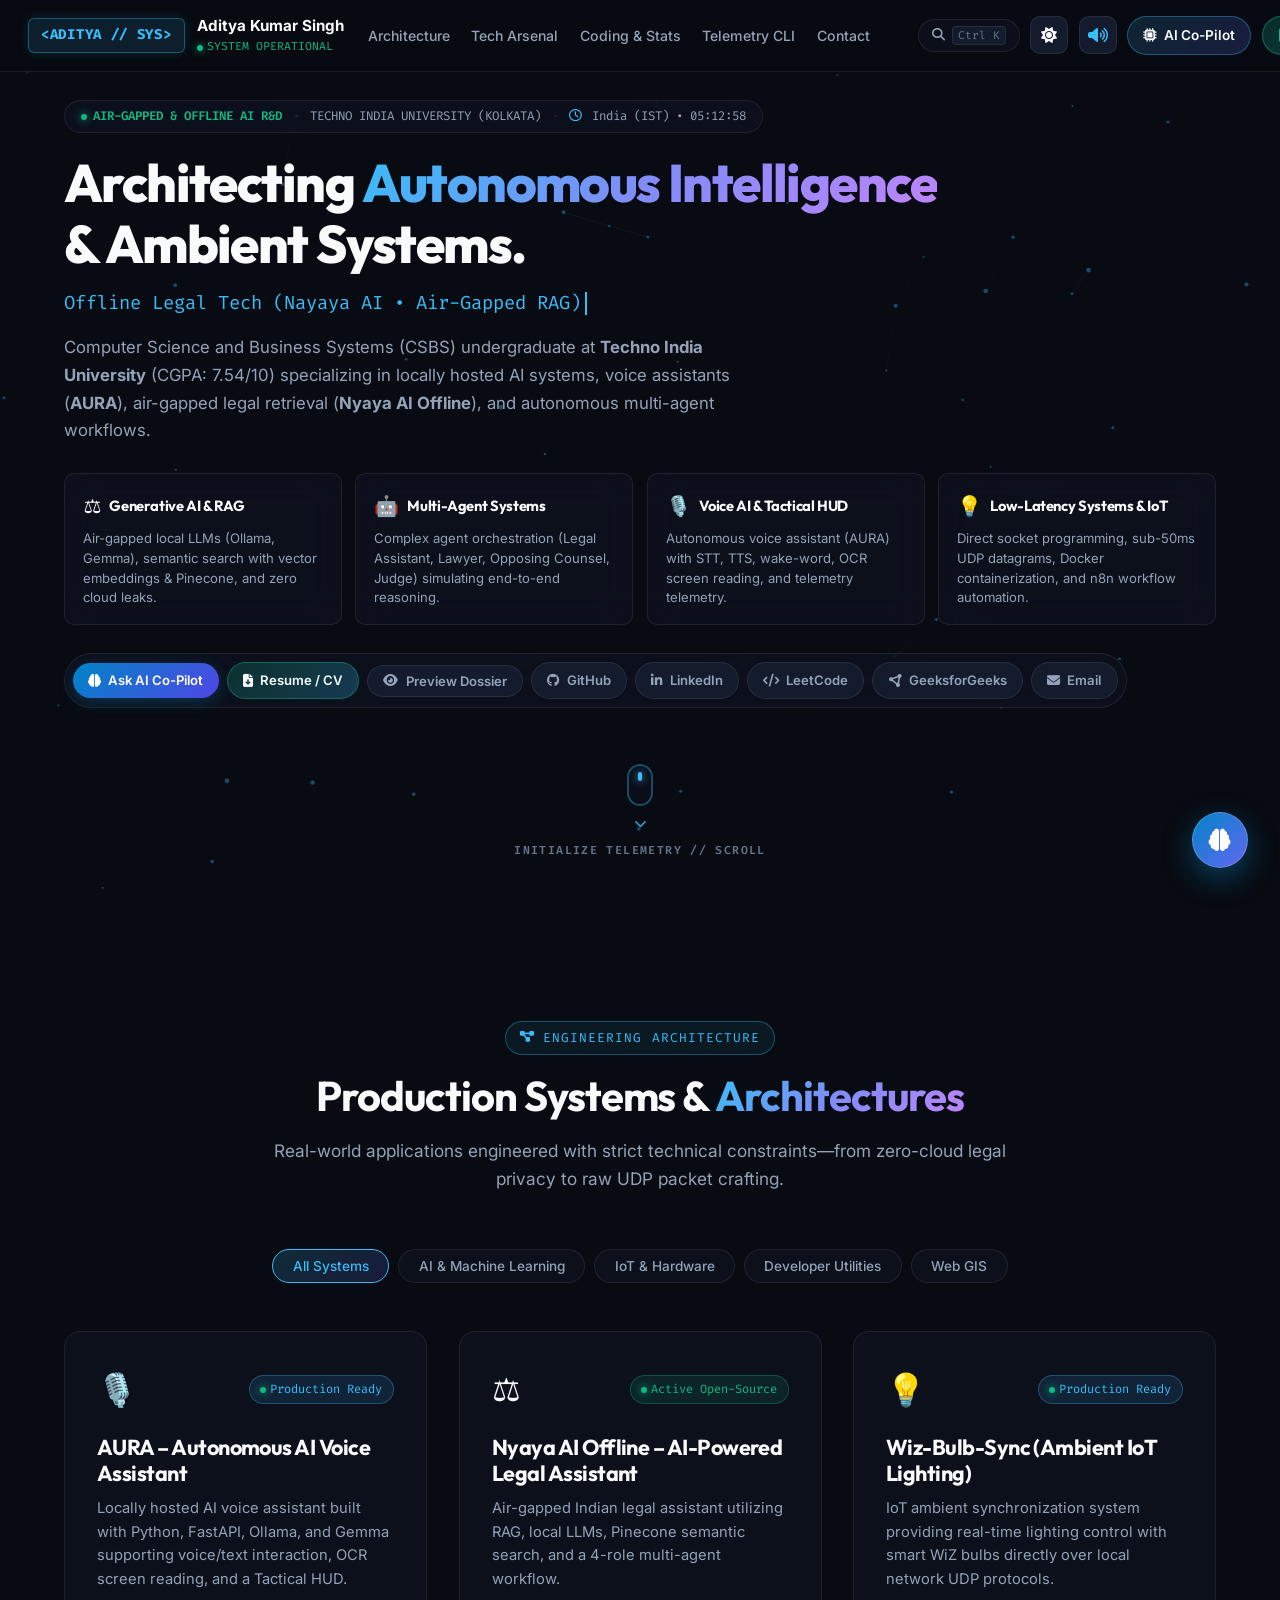
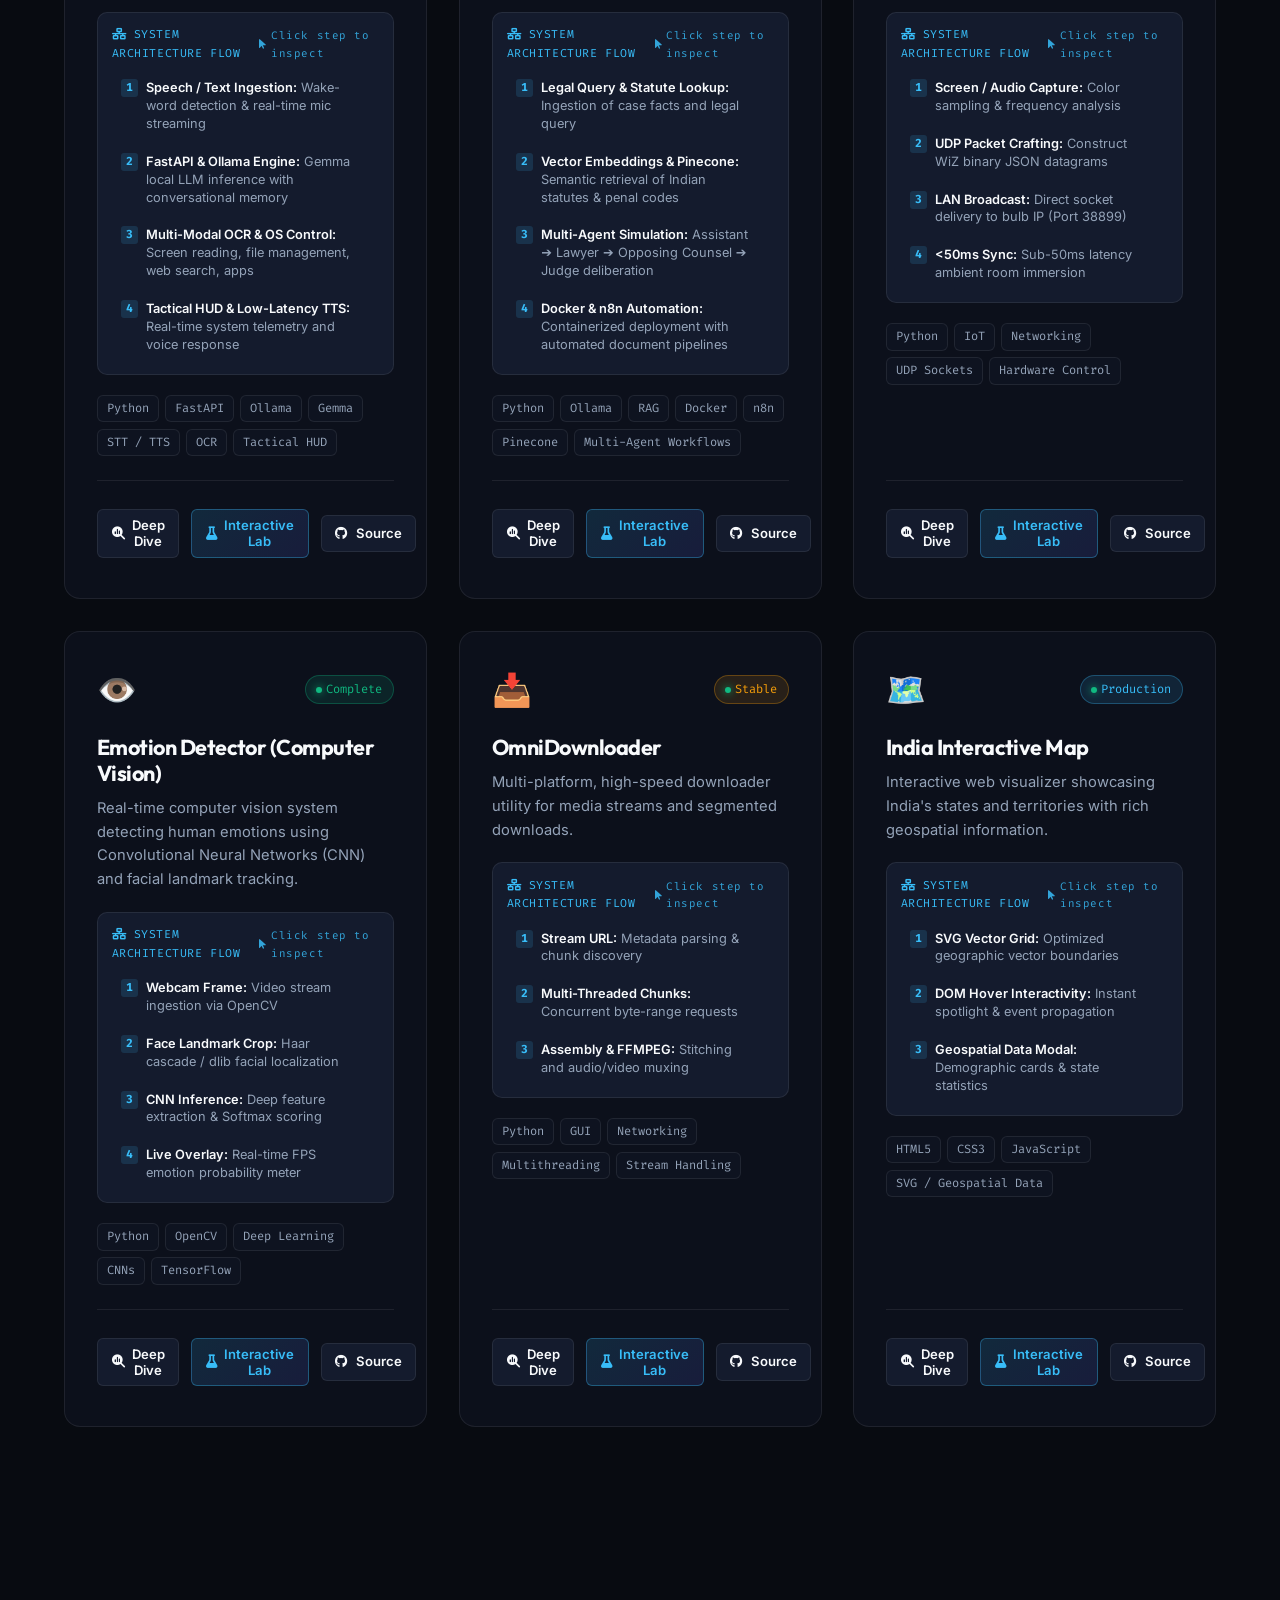
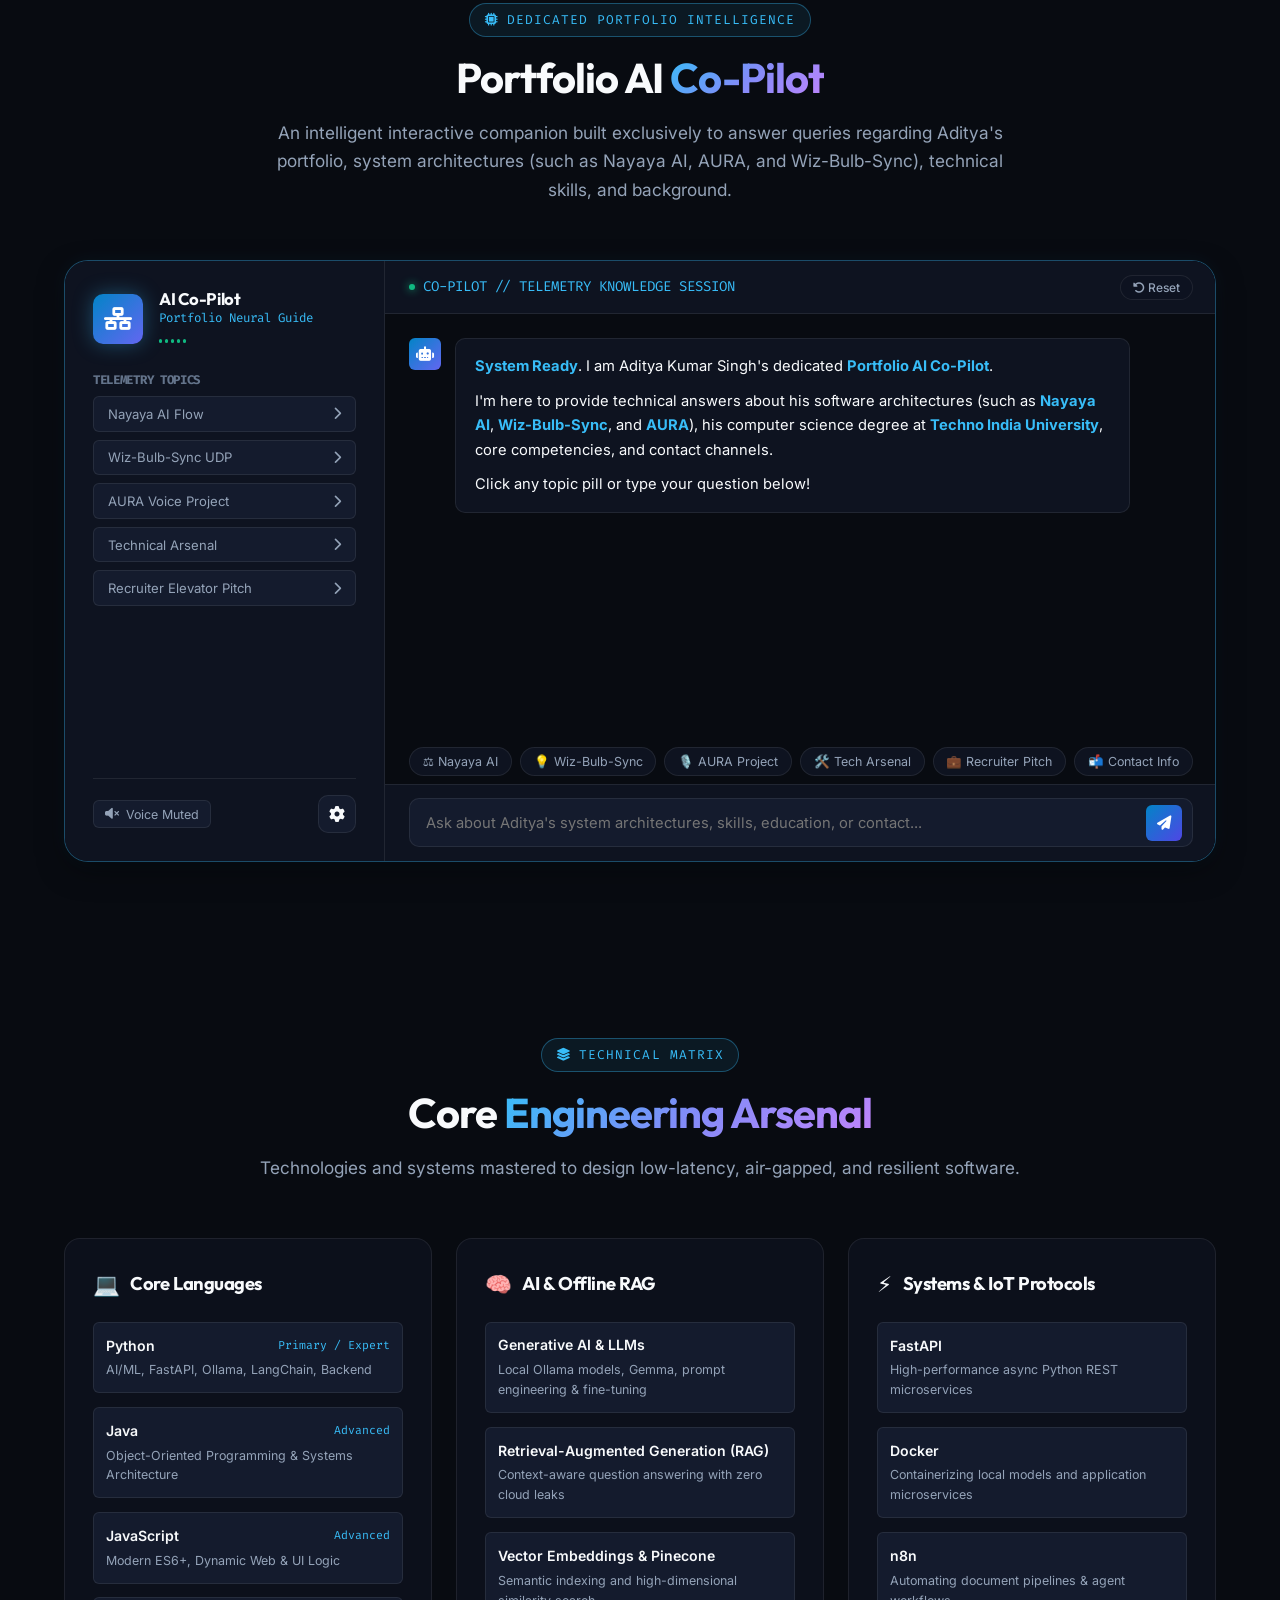
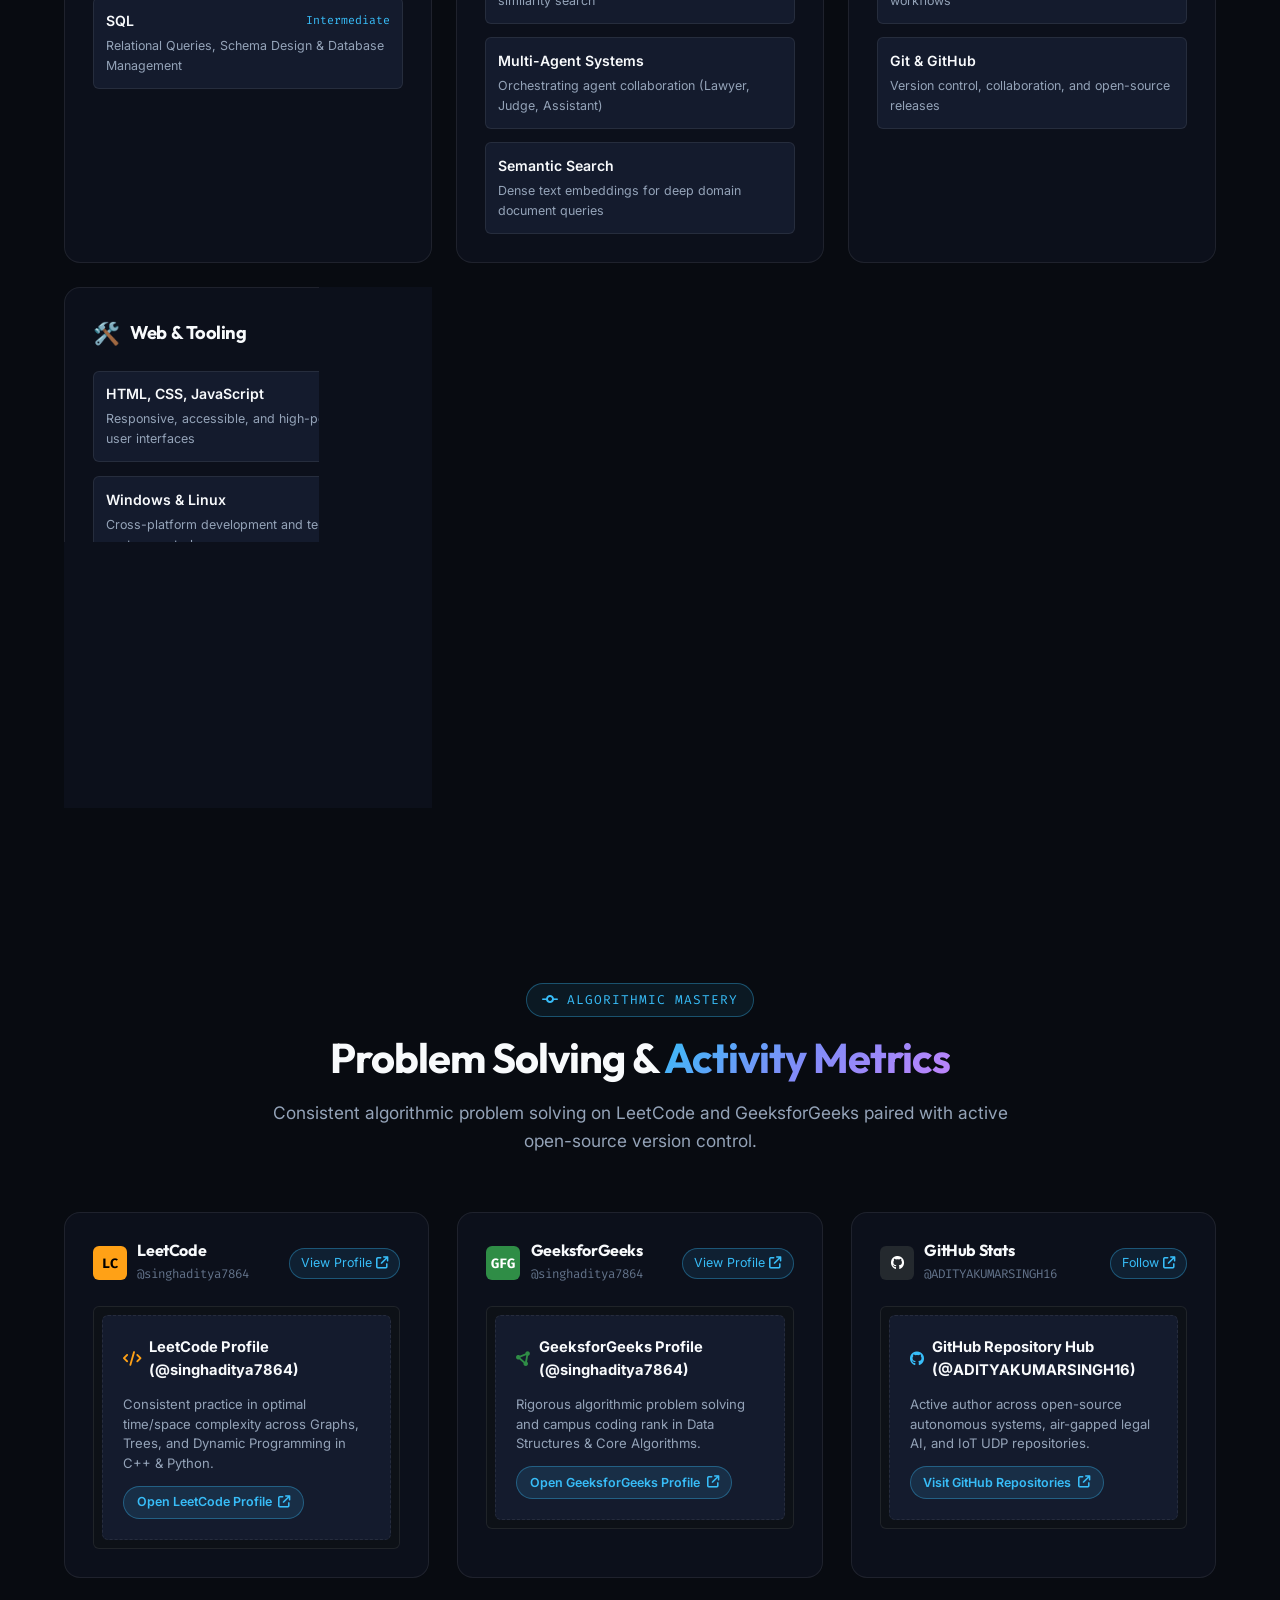
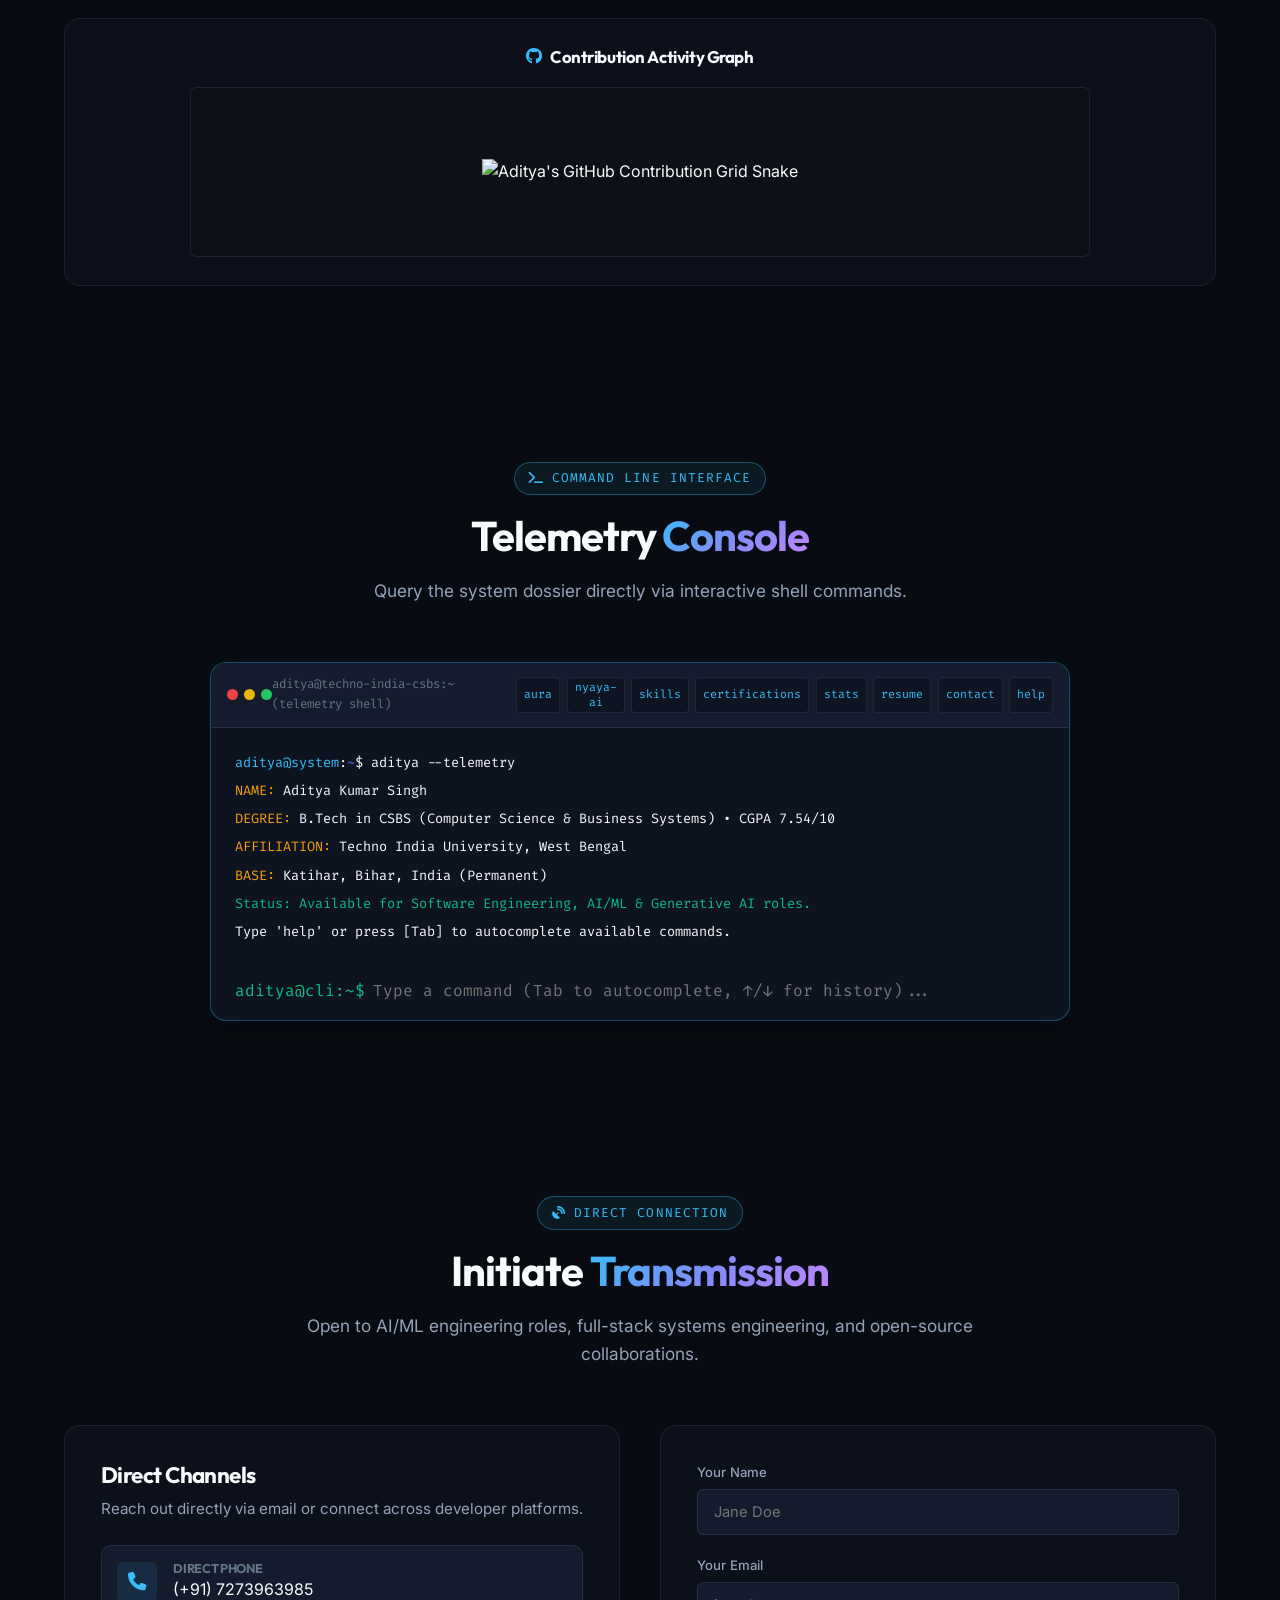
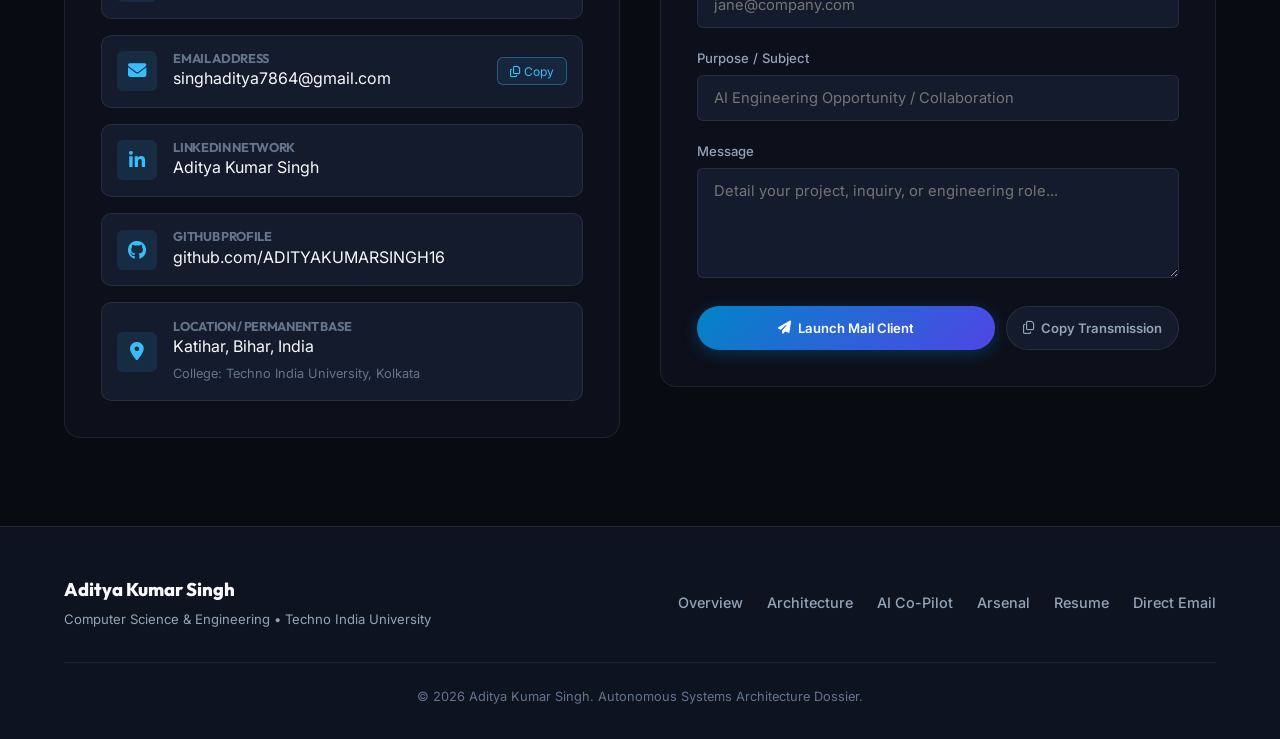
==== index.html @ b3d0c523 "feat: complete portfolio transformation (Phases 1-4) with air-gapped PWA, simulation lab, command pa" ====
<!DOCTYPE html>
<html lang="en" data-theme="dark">
<head>
  <meta charset="UTF-8">
  <meta name="viewport" content="width=device-width, initial-scale=1.0">
  <title>Aditya Kumar Singh | Autonomous Systems & AI Architecture</title>
  <meta name="description" content="Personal portfolio and engineering station of Aditya Kumar Singh, CS undergraduate at Techno India University. Architecting offline legal intelligence (Nayaya AI), ambient IoT UDP networking (Wiz-Bulb-Sync), and algorithmic problem solving. Features an embedded Portfolio AI Co-Pilot.">
  <meta name="keywords" content="Aditya Kumar Singh, Nayaya AI, Wiz-Bulb-Sync, Autonomous AI, Local LLMs, Ollama, LangChain RAG, IoT UDP, Computer Vision, Techno India University">
  <meta name="author" content="Aditya Kumar Singh">

  <!-- Open Graph -->
  <meta property="og:title" content="Aditya Kumar Singh | Autonomous Systems & AI Architecture">
  <meta property="og:description" content="Explore system architectures in air-gapped legal AI, IoT socket protocols, and interact with the embedded Portfolio AI Co-Pilot.">
  <meta property="og:type" content="website">
  <meta property="og:image" content="https://avatars.githubusercontent.com/u/74896018?v=4">

  <!-- Google Fonts: Outfit, Inter, JetBrains Mono / Fira Code -->
  <link rel="preconnect" href="https://fonts.googleapis.com">
  <link rel="preconnect" href="https://fonts.gstatic.com" crossorigin>
  <link href="https://fonts.googleapis.com/css2?family=Fira+Code:wght@400;500;600;700&family=Inter:wght@300;400;500;600;700&family=Outfit:wght@400;500;600;700;800;900&display=swap" rel="stylesheet">

  <!-- Favicon & PWA Icons -->
  <link rel="icon" type="image/svg+xml" href="assets/icon-192.svg">
  <link rel="apple-touch-icon" href="assets/icon-192.svg">
  <link rel="manifest" href="manifest.json">
  <meta name="theme-color" content="#030712">
  <meta name="mobile-web-app-capable" content="yes">
  <meta name="apple-mobile-web-app-capable" content="yes">
  <meta name="apple-mobile-web-app-status-bar-style" content="black-translucent">
  <meta name="apple-mobile-web-app-title" content="Aditya SYS">

  <!-- FontAwesome Icons -->
  <link rel="stylesheet" href="https://cdnjs.cloudflare.com/ajax/libs/font-awesome/6.5.1/css/all.min.css" integrity="sha512-DTOQO9RWCH3ppGqcWaEA1BIZOC6xxalwEsw9c2QQeAIftl+Vegovlnee1c9QX4TctnWMn13TZye+giMm8e2LwA==" crossorigin="anonymous" referrerpolicy="no-referrer" />

  <!-- Stylesheet with Cache Busting -->
  <link rel="stylesheet" href="style.css?v=4.0">
</head>
<body>

  <!-- Neural Mesh Background Canvas -->
  <canvas id="particle-canvas"></canvas>

  <!-- Navigation Bar -->
  <nav class="navbar" id="main-nav">
    <div class="container">
      <a href="#hero" class="nav-brand-engineering">
        <span class="brand-badge-code">&lt;ADITYA // SYS&gt;</span>
        <div class="brand-status-meta">
          <span class="brand-status-name">Aditya Kumar Singh</span>
          <span class="brand-status-tag">
            <span class="pulse-dot-sm"></span> SYSTEM OPERATIONAL
          </span>
        </div>
      </a>

      <ul class="nav-links" id="nav-menu">
        <li><a href="#systems">Architecture</a></li>
        <li><a href="#arsenal">Tech Arsenal</a></li>
        <li><a href="#metrics">Coding &amp; Stats</a></li>
        <li><a href="#terminal-section">Telemetry CLI</a></li>
        <li><a href="#contact">Contact</a></li>
      </ul>

      <div class="nav-controls">
        <!-- Command Palette Trigger (Ctrl+K) -->
        <button class="btn-cmd-palette" id="btn-cmd-palette" title="Quick Command Palette (Ctrl+K)" aria-label="Open Command Palette">
          <i class="fa-solid fa-magnifying-glass"></i>
          <span class="cmd-pill-text">Ctrl K</span>
        </button>

        <!-- Quantum Shift Theme Toggle -->
        <button class="btn-theme-toggle" id="btn-theme-toggle" title="Toggle Theme (Neural Dark / Studio Light)">
          <i class="fa-solid fa-moon" id="theme-toggle-icon"></i>
        </button>

        <!-- Cyber Haptic Audio SFX Toggle -->
        <button class="btn-theme-toggle" id="btn-sound-toggle" title="Toggle Cyber Audio (SFX)" aria-label="Toggle Cyber Sound Effects">
          <i class="fa-solid fa-volume-high" id="sound-toggle-icon"></i>
        </button>

        <!-- Air-Gapped PWA Install Button -->
        <button class="btn-theme-toggle pwa-install-btn hidden" id="btn-install-pwa" title="Install Air-Gapped Portfolio App" aria-label="Install App">
          <i class="fa-solid fa-download"></i>
        </button>

        <a href="#ai-copilot-section" class="btn-nav-ai">
          <i class="fa-solid fa-microchip"></i>
          <span>AI Co-Pilot</span>
        </a>

        <!-- Resume / CV Direct Download -->
        <a href="assets/Aditya_Kumar_Singh_Resume.pdf" target="_blank" download="Aditya_Kumar_Singh_Resume.pdf" class="btn-nav-resume" id="nav-resume-btn" title="Download Official Resume PDF">
          <i class="fa-solid fa-file-arrow-down"></i>
          <span>Resume</span>
        </a>

        <button class="mobile-menu-btn" id="mobile-menu-toggle" aria-label="Toggle Navigation">
          <i class="fa-solid fa-bars"></i>
        </button>
      </div>
    </div>
  </nav>

  <!-- Top Scroll Depth Telemetry Progress Bar -->
  <div id="scroll-progress-bar" class="scroll-progress-bar" role="progressbar" aria-valuemin="0" aria-valuemax="100" aria-valuenow="0"></div>

  <!-- ========================================================================
       HERO: SYSTEM TELEMETRY & ENGINEER DOSSIER
       ======================================================================== -->
  <header class="hero" id="hero">
    <div class="container">
      <!-- Live Telemetry Ribbon -->
      <div class="telemetry-ribbon">
        <span class="telemetry-indicator" id="telemetry-network-indicator">
          <span class="pulse-dot-sm" id="network-pulse-dot"></span>
          <span id="network-status-text">AIR-GAPPED &amp; OFFLINE AI R&amp;D</span>
        </span>
        <span class="telemetry-divider">&bull;</span>
        <span>TECHNO INDIA UNIVERSITY (KOLKATA)</span>
        <span class="telemetry-divider">&bull;</span>
        <span id="live-ist-clock"><i class="fa-regular fa-clock"></i> India (IST)</span>
      </div>

      <h1 class="hero-main-title">
        Architecting <span class="gradient-text">Autonomous Intelligence</span> &amp; Ambient Systems.
      </h1>

      <div class="hero-typed-wrapper">
        <span id="hero-typing-target">Offline Legal Tech (Nayaya AI)</span>
        <span class="typed-cursor"></span>
      </div>

      <p class="hero-description">
        Computer Science and Business Systems (CSBS) undergraduate at <strong>Techno India University</strong> (CGPA: 7.54/10) 
        specializing in locally hosted AI systems, voice assistants (<strong>AURA</strong>), air-gapped legal retrieval (<strong>Nyaya AI Offline</strong>), 
        and autonomous multi-agent workflows.
      </p>

      <!-- 4 Core Pillars Grid -->
      <div class="system-pillars-grid" id="system-pillars-container">
        <!-- Rendered dynamically via knowledge-base.js -->
      </div>

      <!-- Quick Action Dock -->
      <div class="quick-action-dock">
        <a href="#ai-copilot-section" class="dock-pill-btn primary">
          <i class="fa-solid fa-brain"></i>
          <span>Ask AI Co-Pilot</span>
        </a>
        <a href="assets/Aditya_Kumar_Singh_Resume.pdf" target="_blank" download="Aditya_Kumar_Singh_Resume.pdf" class="dock-pill-btn accent-dock" id="hero-resume-btn" title="Download Official Resume PDF">
          <i class="fa-solid fa-file-arrow-down"></i>
          <span>Resume / CV</span>
        </a>
        <button type="button" class="dock-pill-btn" id="hero-preview-cv-btn" title="Preview Resume Dossier">
          <i class="fa-solid fa-eye"></i>
          <span>Preview Dossier</span>
        </button>
        <a href="https://github.com/ADITYAKUMARSINGH16" target="_blank" rel="noopener noreferrer" class="dock-pill-btn">
          <i class="fa-brands fa-github"></i>
          <span>GitHub</span>
        </a>
        <a href="https://www.linkedin.com/in/aditya-kumar-singh-7a439b315/" target="_blank" rel="noopener noreferrer" class="dock-pill-btn">
          <i class="fa-brands fa-linkedin-in"></i>
          <span>LinkedIn</span>
        </a>
        <a href="https://leetcode.com/u/singhaditya7864/" target="_blank" rel="noopener noreferrer" class="dock-pill-btn">
          <i class="fa-solid fa-code"></i>
          <span>LeetCode</span>
        </a>
        <a href="https://www.geeksforgeeks.org/profile/singhaditya7864" target="_blank" rel="noopener noreferrer" class="dock-pill-btn">
          <i class="fa-solid fa-circle-nodes"></i>
          <span>GeeksforGeeks</span>
        </a>
        <a href="mailto:singhaditya7864@gmail.com" class="dock-pill-btn">
          <i class="fa-solid fa-envelope"></i>
          <span>Email</span>
        </a>
      </div>

      <!-- Cyber Mouse Scroll Indicator -->
      <div class="hero-scroll-indicator" id="hero-scroll-trigger">
        <a href="#systems" class="mouse-scroll-anchor" aria-label="Scroll to Systems Architecture">
          <div class="mouse-chassis">
            <span class="mouse-wheel-dot"></span>
          </div>
          <div class="scroll-chevrons">
            <i class="fa-solid fa-chevron-down"></i>
          </div>
          <span class="scroll-telemetry-text">INITIALIZE TELEMETRY // SCROLL</span>
        </a>
      </div>
    </div>
  </header>

  <!-- ========================================================================
       SYSTEM ARCHITECTURE SHOWCASE (PROJECTS DEEP DIVE)
       ======================================================================== -->
  <section id="systems">
    <div class="container">
      <div class="section-header reveal-on-scroll">
        <span class="section-tag"><i class="fa-solid fa-diagram-project"></i> Engineering Architecture</span>
        <h2 class="section-title">Production Systems &amp; <span class="gradient-text">Architectures</span></h2>
        <p class="section-subtitle">
          Real-world applications engineered with strict technical constraints—from zero-cloud legal privacy to raw UDP packet crafting.
        </p>
      </div>

      <!-- Filters -->
      <div class="project-filters">
        <button class="filter-btn active" data-filter="all">All Systems</button>
        <button class="filter-btn" data-filter="ai">AI &amp; Machine Learning</button>
        <button class="filter-btn" data-filter="iot">IoT &amp; Hardware</button>
        <button class="filter-btn" data-filter="tools">Developer Utilities</button>
        <button class="filter-btn" data-filter="web">Web GIS</button>
      </div>

      <!-- Architecture Cards Grid -->
      <div class="architecture-grid reveal-on-scroll" id="architecture-container">
        <!-- Rendered dynamically by app.js -->
      </div>
    </div>
  </section>

  <!-- ========================================================================
       PORTFOLIO AI CO-PILOT STATION (DEDICATED PORTFOLIO GUIDE)
       ======================================================================== -->
  <section id="ai-copilot-section">
    <div class="container">
      <div class="section-header">
        <span class="section-tag"><i class="fa-solid fa-microchip"></i> Dedicated Portfolio Intelligence</span>
        <h2 class="section-title">Portfolio AI <span class="gradient-text">Co-Pilot</span></h2>
        <p class="section-subtitle">
          An intelligent interactive companion built exclusively to answer queries regarding Aditya's portfolio, 
          system architectures (such as Nayaya AI, AURA, and Wiz-Bulb-Sync), technical skills, and background.
        </p>
      </div>

      <div class="copilot-container reveal-on-scroll">
        <!-- Sidebar -->
        <div class="copilot-sidebar">
          <div class="copilot-profile">
            <div class="copilot-avatar-node">
              <i class="fa-solid fa-network-wired"></i>
            </div>
            <div class="copilot-meta">
              <h4>AI Co-Pilot</h4>
              <p>Portfolio Neural Guide</p>
              <div class="waveform-equalizer" id="audio-waveform-eq" title="Audio waveform visualizer">
                <span class="wave-bar"></span>
                <span class="wave-bar"></span>
                <span class="wave-bar"></span>
                <span class="wave-bar"></span>
                <span class="wave-bar"></span>
              </div>
            </div>
          </div>

          <div class="copilot-quick-pills">
            <h5>Telemetry Topics</h5>
            <button class="copilot-topic-btn" data-query="Explain Nayaya AI's air-gapped architecture">
              <span>Nayaya AI Flow</span>
              <i class="fa-solid fa-chevron-right"></i>
            </button>
            <button class="copilot-topic-btn" data-query="How does Wiz-Bulb-Sync achieve sub-50ms latency using UDP?">
              <span>Wiz-Bulb-Sync UDP</span>
              <i class="fa-solid fa-chevron-right"></i>
            </button>
            <button class="copilot-topic-btn" data-query="What is Aditya's separate AURA voice assistant project?">
              <span>AURA Voice Project</span>
              <i class="fa-solid fa-chevron-right"></i>
            </button>
            <button class="copilot-topic-btn" data-query="What are Aditya's core programming skills and stack?">
              <span>Technical Arsenal</span>
              <i class="fa-solid fa-chevron-right"></i>
            </button>
            <button class="copilot-topic-btn" data-query="Why should an engineering team hire Aditya?">
              <span>Recruiter Elevator Pitch</span>
              <i class="fa-solid fa-chevron-right"></i>
            </button>
          </div>

          <div class="copilot-sidebar-bottom">
            <button class="voice-btn" id="voice-synthesis-toggle" title="Toggle voice readout">
              <i class="fa-solid fa-volume-xmark" id="voice-icon"></i>
              <span id="voice-text">Voice Muted</span>
            </button>
            <button class="btn-theme-toggle" id="ai-settings-btn" title="Configure AI Provider">
              <i class="fa-solid fa-gear"></i>
            </button>
          </div>
        </div>

        <!-- Chat Stage -->
        <div class="copilot-stage">
          <div class="copilot-stage-header">
            <div class="copilot-stage-title">
              <span class="pulse-dot-sm"></span>
              <span>CO-PILOT // TELEMETRY KNOWLEDGE SESSION</span>
            </div>
            <button class="filter-btn" id="clear-chat-btn" style="padding: 0.25rem 0.75rem; font-size: 0.75rem;">
              <i class="fa-solid fa-rotate-left"></i> Reset
            </button>
          </div>

          <!-- Messages Area -->
          <div class="copilot-messages" id="chat-messages-container">
            <div class="copilot-msg assistant">
              <div class="msg-avatar"><i class="fa-solid fa-robot"></i></div>
              <div class="msg-body">
                <p>
                  <strong>System Ready</strong>. I am Aditya Kumar Singh's dedicated <strong>Portfolio AI Co-Pilot</strong>.
                </p>
                <p>
                  I'm here to provide technical answers about his software architectures (such as <strong>Nayaya AI</strong>, <strong>Wiz-Bulb-Sync</strong>, and <strong>AURA</strong>), his computer science degree at <strong>Techno India University</strong>, core competencies, and contact channels.
                </p>
                <p>Click any topic pill or type your question below!</p>
              </div>
            </div>
          </div>

          <!-- Prompt Chips -->
          <div class="copilot-prompt-chips" id="prompt-chips-bar">
            <button class="copilot-chip" data-query="Explain the Nayaya AI project">⚖️ Nayaya AI</button>
            <button class="copilot-chip" data-query="How does Wiz-Bulb-Sync work?">💡 Wiz-Bulb-Sync</button>
            <button class="copilot-chip" data-query="Tell me about his AURA project">🎙️ AURA Project</button>
            <button class="copilot-chip" data-query="What are his core technical skills?">🛠️ Tech Arsenal</button>
            <button class="copilot-chip" data-query="Why should we hire Aditya?">💼 Recruiter Pitch</button>
            <button class="copilot-chip" data-query="How can I contact Aditya?">📬 Contact Info</button>
          </div>

          <!-- Input Bar -->
          <div class="copilot-input-bar">
            <form class="copilot-form" id="ai-chat-form">
              <input 
                type="text" 
                id="ai-user-input" 
                class="copilot-input" 
                placeholder="Ask about Aditya's system architectures, skills, education, or contact..." 
                autocomplete="off" 
                required
              >
              <button type="submit" class="btn-copilot-send" aria-label="Send">
                <i class="fa-solid fa-paper-plane"></i>
              </button>
            </form>
          </div>
        </div>
      </div>
    </div>
  </section>

  <!-- ========================================================================
       ENGINEERING ARSENAL MATRIX (SKILLS)
       ======================================================================== -->
  <section id="arsenal">
    <div class="container">
      <div class="section-header">
        <span class="section-tag"><i class="fa-solid fa-layer-group"></i> Technical Matrix</span>
        <h2 class="section-title">Core <span class="gradient-text">Engineering Arsenal</span></h2>
        <p class="section-subtitle">
          Technologies and systems mastered to design low-latency, air-gapped, and resilient software.
        </p>
      </div>

      <div class="arsenal-grid reveal-on-scroll" id="arsenal-container">
        <!-- Rendered dynamically by app.js -->
      </div>
    </div>
  </section>

  <!-- ========================================================================
       CODING METRICS & PROBLEM SOLVING
       ======================================================================== -->
  <section id="metrics">
    <div class="container">
      <div class="section-header">
        <span class="section-tag"><i class="fa-solid fa-code-commit"></i> Algorithmic Mastery</span>
        <h2 class="section-title">Problem Solving &amp; <span class="gradient-text">Activity Metrics</span></h2>
        <p class="section-subtitle">
          Consistent algorithmic problem solving on LeetCode and GeeksforGeeks paired with active open-source version control.
        </p>
      </div>

      <div class="metrics-container reveal-on-scroll">
        <!-- LeetCode Card -->
        <div class="platform-metric-card">
          <div class="platform-header">
            <div class="platform-brand">
              <div class="platform-badge-logo leetcode">LC</div>
              <div>
                <h4 style="font-size: 1rem;">LeetCode</h4>
                <span style="font-size: 0.78rem; font-family: var(--font-mono); color: var(--text-dim);">@singhaditya7864</span>
              </div>
            </div>
            <a href="https://leetcode.com/u/singhaditya7864/" target="_blank" rel="noopener noreferrer" class="platform-link-pill">
              View Profile <i class="fa-solid fa-arrow-up-right-from-square"></i>
            </a>
          </div>
          <div class="platform-img-wrap" id="wrap-metric-leetcode">
            <img id="img-metric-leetcode" src="https://leetcard.jacoblin.cool/singhaditya7864?theme=dark&font=Fira%20Code" alt="Aditya LeetCode Stats" loading="lazy">
            <div class="platform-fallback-card" id="fallback-metric-leetcode" style="display: none;">
              <div class="fallback-title"><i class="fa-solid fa-code" style="color: #ffa116;"></i> LeetCode Profile (@singhaditya7864)</div>
              <p class="fallback-desc">Consistent practice in optimal time/space complexity across Graphs, Trees, and Dynamic Programming in C++ &amp; Python.</p>
              <a href="https://leetcode.com/u/singhaditya7864/" target="_blank" rel="noopener noreferrer" class="fallback-action-btn">
                Open LeetCode Profile <i class="fa-solid fa-arrow-up-right-from-square"></i>
              </a>
            </div>
          </div>
        </div>

        <!-- GeeksforGeeks Card -->
        <div class="platform-metric-card">
          <div class="platform-header">
            <div class="platform-brand">
              <div class="platform-badge-logo gfg">GFG</div>
              <div>
                <h4 style="font-size: 1rem;">GeeksforGeeks</h4>
                <span style="font-size: 0.78rem; font-family: var(--font-mono); color: var(--text-dim);">@singhaditya7864</span>
              </div>
            </div>
            <a href="https://www.geeksforgeeks.org/profile/singhaditya7864" target="_blank" rel="noopener noreferrer" class="platform-link-pill">
              View Profile <i class="fa-solid fa-arrow-up-right-from-square"></i>
            </a>
          </div>
          <div class="platform-img-wrap" id="wrap-metric-gfg">
            <img id="img-metric-gfg" src="https://gfgstatscard.vercel.app/singhaditya7864?theme=dark" alt="Aditya GeeksforGeeks Stats" loading="lazy">
            <div class="platform-fallback-card" id="fallback-metric-gfg" style="display: none;">
              <div class="fallback-title"><i class="fa-solid fa-circle-nodes" style="color: #2f8d46;"></i> GeeksforGeeks Profile (@singhaditya7864)</div>
              <p class="fallback-desc">Rigorous algorithmic problem solving and campus coding rank in Data Structures &amp; Core Algorithms.</p>
              <a href="https://www.geeksforgeeks.org/profile/singhaditya7864" target="_blank" rel="noopener noreferrer" class="fallback-action-btn">
                Open GeeksforGeeks Profile <i class="fa-solid fa-arrow-up-right-from-square"></i>
              </a>
            </div>
          </div>
        </div>

        <!-- GitHub Analytics Card -->
        <div class="platform-metric-card">
          <div class="platform-header">
            <div class="platform-brand">
              <div class="platform-badge-logo github"><i class="fa-brands fa-github"></i></div>
              <div>
                <h4 style="font-size: 1rem;">GitHub Stats</h4>
                <span style="font-size: 0.78rem; font-family: var(--font-mono); color: var(--text-dim);">@ADITYAKUMARSINGH16</span>
              </div>
            </div>
            <a href="https://github.com/ADITYAKUMARSINGH16" target="_blank" rel="noopener noreferrer" class="platform-link-pill">
              Follow <i class="fa-solid fa-arrow-up-right-from-square"></i>
            </a>
          </div>
          <div class="platform-img-wrap" id="wrap-metric-github">
            <img id="img-metric-github" src="https://github-readme-stats.vercel.app/api?username=ADITYAKUMARSINGH16&show_icons=true&theme=tokyonight&hide_border=true&bg_color=0d1117&title_color=38bdf8&icon_color=38bdf8&text_color=e2e8f0" alt="Aditya GitHub Stats" loading="lazy">
            <div class="platform-fallback-card" id="fallback-metric-github" style="display: none;">
              <div class="fallback-title"><i class="fa-brands fa-github" style="color: var(--accent-cyan);"></i> GitHub Repository Hub (@ADITYAKUMARSINGH16)</div>
              <p class="fallback-desc">Active author across open-source autonomous systems, air-gapped legal AI, and IoT UDP repositories.</p>
              <a href="https://github.com/ADITYAKUMARSINGH16" target="_blank" rel="noopener noreferrer" class="fallback-action-btn">
                Visit GitHub Repositories <i class="fa-solid fa-arrow-up-right-from-square"></i>
              </a>
            </div>
          </div>
        </div>
      </div>

      <!-- GitHub Contribution Activity Snake -->
      <div class="platform-metric-card" style="align-items: center; text-align: center;">
        <h4 style="font-size: 1.05rem; display: flex; align-items: center; gap: 0.5rem;">
          <i class="fa-brands fa-github" style="color: var(--accent-cyan);"></i> Contribution Activity Graph
        </h4>
        <div class="platform-img-wrap" style="max-width: 900px; width: 100%;">
          <picture>
            <source media="(prefers-color-scheme: dark)" srcset="https://raw.githubusercontent.com/ADITYAKUMARSINGH16/ADITYAKUMARSINGH16/output/github-contribution-grid-snake-dark.svg">
            <source media="(prefers-color-scheme: light)" srcset="https://raw.githubusercontent.com/ADITYAKUMARSINGH16/ADITYAKUMARSINGH16/output/github-contribution-grid-snake.svg">
            <img alt="Aditya's GitHub Contribution Grid Snake" src="https://raw.githubusercontent.com/ADITYAKUMARSINGH16/ADITYAKUMARSINGH16/output/github-contribution-grid-snake-dark.svg" loading="lazy">
          </picture>
        </div>
      </div>
    </div>
  </section>

  <!-- ========================================================================
       CYBER TELEMETRY CONSOLE (INTERACTIVE CLI)
       ======================================================================== -->
  <section id="terminal-section">
    <div class="container">
      <div class="section-header">
        <span class="section-tag"><i class="fa-solid fa-terminal"></i> Command Line Interface</span>
        <h2 class="section-title">Telemetry <span class="gradient-text">Console</span></h2>
        <p class="section-subtitle">
          Query the system dossier directly via interactive shell commands.
        </p>
      </div>

      <div class="terminal-window reveal-on-scroll">
        <div class="terminal-header">
          <div class="terminal-dots">
            <span class="tdot red"></span>
            <span class="tdot yellow"></span>
            <span class="tdot green"></span>
          </div>
          <div class="terminal-title">aditya@techno-india-csbs:~ (telemetry shell)</div>
          <div class="terminal-presets">
            <button class="preset-chip" data-cmd="aditya --inspect aura">aura</button>
            <button class="preset-chip" data-cmd="aditya --inspect nayaya-ai">nyaya-ai</button>
            <button class="preset-chip" data-cmd="aditya --skills">skills</button>
            <button class="preset-chip" data-cmd="aditya --certifications">certifications</button>
            <button class="preset-chip" data-cmd="aditya --stats">stats</button>
            <button class="preset-chip" data-cmd="aditya --resume">resume</button>
            <button class="preset-chip" data-cmd="aditya --contact">contact</button>
            <button class="preset-chip" data-cmd="help">help</button>
          </div>
        </div>
        <div class="terminal-body" id="terminal-output-body">
          <div class="terminal-line"><span class="term-cyan">aditya@system</span>:<span class="term-violet">~</span>$ aditya --telemetry</div>
          <div class="terminal-line"><span class="term-yellow">NAME:</span> Aditya Kumar Singh</div>
          <div class="terminal-line"><span class="term-yellow">DEGREE:</span> B.Tech in CSBS (Computer Science &amp; Business Systems) • CGPA 7.54/10</div>
          <div class="terminal-line"><span class="term-yellow">AFFILIATION:</span> Techno India University, West Bengal</div>
          <div class="terminal-line"><span class="term-yellow">BASE:</span> Katihar, Bihar, India (Permanent)</div>
          <div class="terminal-line"><span class="term-green">Status: Available for Software Engineering, AI/ML &amp; Generative AI roles.</span></div>
          <div class="terminal-line">Type 'help' or press [Tab] to autocomplete available commands.</div>
        </div>
        <div class="terminal-input-row">
          <span class="term-green">aditya@cli:~$</span>
          <input type="text" id="terminal-cli-input" class="terminal-cli-input" placeholder="Type a command (Tab to autocomplete, ↑/↓ for history)..." autocomplete="off">
        </div>
      </div>
    </div>
  </section>

  <!-- ========================================================================
       CONTACT HUB
       ======================================================================== -->
  <section id="contact">
    <div class="container">
      <div class="section-header">
        <span class="section-tag"><i class="fa-solid fa-satellite-dish"></i> Direct Connection</span>
        <h2 class="section-title">Initiate <span class="gradient-text">Transmission</span></h2>
        <p class="section-subtitle">
          Open to AI/ML engineering roles, full-stack systems engineering, and open-source collaborations.
        </p>
      </div>

      <div class="contact-grid reveal-on-scroll">
        <!-- Direct Channels Card -->
        <div class="contact-card">
          <h3 style="font-size: 1.4rem; margin-bottom: 0.5rem;">Direct Channels</h3>
          <p style="color: var(--text-muted); font-size: 0.95rem;">
            Reach out directly via email or connect across developer platforms.
          </p>

          <div class="contact-methods">
            <div class="contact-item">
              <div class="contact-item-icon"><i class="fa-solid fa-phone"></i></div>
              <div class="contact-item-meta">
                <h5>Direct Phone</h5>
                <a href="tel:+917273963985">(+91) 7273963985</a>
              </div>
            </div>

            <div class="contact-item">
              <div class="contact-item-icon"><i class="fa-solid fa-envelope"></i></div>
              <div class="contact-item-meta">
                <h5>Email Address</h5>
                <a href="mailto:singhaditya7864@gmail.com">singhaditya7864@gmail.com</a>
              </div>
              <button class="btn-copy-email" id="copy-email-btn" title="Copy email address">
                <i class="fa-regular fa-copy"></i> Copy
              </button>
            </div>

            <div class="contact-item">
              <div class="contact-item-icon"><i class="fa-brands fa-linkedin-in"></i></div>
              <div class="contact-item-meta">
                <h5>LinkedIn Network</h5>
                <a href="https://www.linkedin.com/in/aditya-kumar-singh-7a439b315/" target="_blank" rel="noopener noreferrer">Aditya Kumar Singh</a>
              </div>
            </div>

            <div class="contact-item">
              <div class="contact-item-icon"><i class="fa-brands fa-github"></i></div>
              <div class="contact-item-meta">
                <h5>GitHub Profile</h5>
                <a href="https://github.com/ADITYAKUMARSINGH16" target="_blank" rel="noopener noreferrer">github.com/ADITYAKUMARSINGH16</a>
              </div>
            </div>

            <div class="contact-item">
              <div class="contact-item-icon"><i class="fa-solid fa-location-dot"></i></div>
              <div class="contact-item-meta">
                <h5>Location / Permanent Base</h5>
                <span>Katihar, Bihar, India <br><small style="color: var(--text-dim); font-size: 0.8rem;">College: Techno India University, Kolkata</small></span>
              </div>
            </div>
          </div>
        </div>

        <!-- Fast Inquiry Form -->
        <div class="contact-card">
          <form id="portfolio-contact-form">
            <div class="form-group">
              <label for="contact-name" class="form-label">Your Name</label>
              <input type="text" id="contact-name" class="form-input" placeholder="Jane Doe" required>
            </div>

            <div class="form-group">
              <label for="contact-email" class="form-label">Your Email</label>
              <input type="email" id="contact-email" class="form-input" placeholder="jane@company.com" required>
            </div>

            <div class="form-group">
              <label for="contact-subject" class="form-label">Purpose / Subject</label>
              <input type="text" id="contact-subject" class="form-input" placeholder="AI Engineering Opportunity / Collaboration" required>
            </div>

            <div class="form-group">
              <label for="contact-message" class="form-label">Message</label>
              <textarea id="contact-message" class="form-textarea" placeholder="Detail your project, inquiry, or engineering role..." required></textarea>
            </div>

            <div class="contact-actions-row">
              <button type="submit" class="dock-pill-btn primary" id="btn-submit-contact" style="flex: 1; justify-content: center; padding: 0.8rem;">
                <i class="fa-solid fa-paper-plane"></i>
                <span>Launch Mail Client</span>
              </button>
              <button type="button" class="dock-pill-btn" id="btn-copy-transmission" style="padding: 0.8rem 1rem;">
                <i class="fa-regular fa-copy"></i>
                <span>Copy Transmission</span>
              </button>
            </div>
            <div id="transmission-status" class="transmission-status-box" style="display: none;"></div>
          </form>
        </div>
      </div>
    </div>
  </section>

  <!-- ========================================================================
       FOOTER
       ======================================================================== -->
  <footer class="footer">
    <div class="container">
      <div class="footer-content">
        <div>
          <span style="font-weight: 800; font-size: 1.15rem; color: var(--text-main); font-family: var(--font-heading);">
            Aditya Kumar Singh
          </span>
          <p style="font-size: 0.82rem; color: var(--text-muted); margin-top: 4px;">
            Computer Science &amp; Engineering &bull; Techno India University
          </p>
        </div>

        <div class="footer-links">
          <a href="#hero">Overview</a>
          <a href="#systems">Architecture</a>
          <a href="#ai-copilot-section">AI Co-Pilot</a>
          <a href="#arsenal">Arsenal</a>
          <a href="#" id="footer-resume-link">Resume</a>
          <a href="mailto:singhaditya7864@gmail.com">Direct Email</a>
        </div>
      </div>

      <div class="footer-bottom">
        &copy; <span id="current-year">2026</span> Aditya Kumar Singh. Autonomous Systems Architecture Dossier.
      </div>
    </div>
  </footer>

  <!-- ========================================================================
       GLOBAL FLOATING AI CO-PILOT (CIRCULAR LAUNCHER & DRAWER)
       ======================================================================== -->
  <div class="floating-copilot-launcher" id="floating-ai-launcher">
    <button class="btn-copilot-circle" id="btn-toggle-float-drawer" aria-label="Open AI Co-Pilot Assistant" title="Open AI Co-Pilot">
      <i class="fa-solid fa-brain"></i>
    </button>
  </div>

  <!-- Floating Drawer -->
  <div class="floating-copilot-drawer hidden" id="floating-ai-drawer">
    <div class="drawer-header">
      <div class="drawer-title-wrap">
        <span class="pulse-dot-sm"></span>
        <span>Portfolio AI Co-Pilot</span>
      </div>
      <button class="btn-theme-toggle" id="btn-close-float-drawer" aria-label="Close Assistant">
        <i class="fa-solid fa-xmark"></i>
      </button>
    </div>

    <div class="copilot-messages" id="drawer-chat-messages">
      <div class="copilot-msg assistant">
        <div class="msg-avatar"><i class="fa-solid fa-robot"></i></div>
        <div class="msg-body">
          <p>Hi! I'm the <strong>Portfolio AI Co-Pilot</strong>. Ask me anything about Aditya's system architectures, skills, or background!</p>
        </div>
      </div>
    </div>

    <div class="copilot-prompt-chips">
      <button class="copilot-chip" data-query="Explain Nayaya AI">Nayaya AI</button>
      <button class="copilot-chip" data-query="Explain Wiz-Bulb-Sync">Wiz-Bulb-Sync</button>
      <button class="copilot-chip" data-query="Why hire Aditya?">Why Hire?</button>
      <button class="copilot-chip" data-query="How can I contact Aditya?">Contact Info</button>
    </div>

    <div class="copilot-input-bar">
      <form class="copilot-form" id="drawer-chat-form">
        <input type="text" id="drawer-user-input" class="copilot-input" placeholder="Ask about Aditya's portfolio..." autocomplete="off" required>
        <button type="submit" class="btn-copilot-send" aria-label="Send">
          <i class="fa-solid fa-paper-plane"></i>
        </button>
      </form>
    </div>
  </div>

  <!-- Settings Modal for Custom AI Provider -->
  <div class="modal-overlay" id="ai-settings-modal">
    <div class="modal-card">
      <div class="drawer-header" style="background: none; border: none; padding: 0 0 1rem 0;">
        <h3 style="font-size: 1.15rem;"><i class="fa-solid fa-gear" style="color: var(--accent-cyan);"></i> AI Provider Settings</h3>
        <button class="btn-theme-toggle" id="btn-close-settings-modal"><i class="fa-solid fa-xmark"></i></button>
      </div>

      <p style="font-size: 0.85rem; color: var(--text-muted); margin-bottom: 1.25rem;">
        By default, the Portfolio AI Co-Pilot runs on an embedded <strong>Instant Knowledge Engine</strong> with zero latency and no external API key needed. 
        Optionally, connect your own Gemini or Groq key for external generative reasoning.
      </p>

      <form id="ai-provider-settings-form">
        <div class="form-group">
          <label class="form-label">Provider Mode</label>
          <select id="setting-provider-select" class="form-input">
            <option value="local">Built-in Knowledge Engine (Default, Instant)</option>
            <option value="gemini">Google Gemini (Gemini 1.5 Flash)</option>
            <option value="groq">Groq (Llama 3.1 8B Instant)</option>
            <option value="openai">OpenAI (GPT-4o mini)</option>
          </select>
        </div>

        <div class="form-group" id="setting-apikey-group" style="display: none;">
          <label class="form-label">API Key (Stored locally only)</label>
          <input type="password" id="setting-api-key" class="form-input" placeholder="Enter API key...">
        </div>

        <button type="submit" class="dock-pill-btn primary" style="width: 100%; justify-content: center; padding: 0.75rem; margin-top: 1rem;">
          Save Settings
        </button>
      </form>
    </div>
  </div>

  <!-- ========================================================================
       RESUME / CV DOSSIER MODAL
       ======================================================================== -->
  <div class="modal-overlay" id="resume-dossier-modal">
    <div class="modal-card resume-modal-card">
      <div class="drawer-header" style="background: none; border: none; padding: 0 0 1rem 0;">
        <div class="drawer-title-wrap">
          <span class="pulse-dot-sm"></span>
          <h3 style="font-size: 1.15rem; margin: 0; color: var(--text-main);">
            Aditya Kumar Singh <span class="gradient-text">// Resume Dossier</span>
          </h3>
        </div>
        <button class="btn-theme-toggle" id="btn-close-resume-modal" aria-label="Close Resume Modal">
          <i class="fa-solid fa-xmark"></i>
        </button>
      </div>

      <div class="resume-dossier-body">
        <div class="resume-badge-row">
          <span class="arch-tag"><i class="fa-solid fa-graduation-cap"></i> Techno India University, West Bengal</span>
          <span class="arch-tag"><i class="fa-solid fa-code"></i> B.Tech CSBS (CGPA: 7.54/10)</span>
          <span class="arch-tag"><i class="fa-solid fa-house-chimney"></i> Katihar, Bihar (Permanent)</span>
        </div>

        <div class="resume-summary-box">
          <p>
            Motivated <strong>Computer Science and Business Systems</strong> undergraduate with hands-on experience in developing AI-powered applications using <strong>Python, FastAPI, Ollama, Retrieval-Augmented Generation (RAG), and Docker</strong>. Skilled in building locally hosted AI systems, voice assistants, semantic search applications, and multi-agent workflows.
          </p>
        </div>

        <div class="resume-section-mini">
          <h5><i class="fa-solid fa-cubes"></i> Technical Skills</h5>
          <div class="resume-pills-list">
            <span>Python</span>
            <span>Java</span>
            <span>JavaScript</span>
            <span>SQL</span>
            <span>FastAPI</span>
            <span>Ollama</span>
            <span>RAG &amp; Pinecone</span>
            <span>Docker</span>
            <span>n8n Workflows</span>
            <span>Multi-Agent Systems</span>
            <span>STT / TTS</span>
            <span>OCR</span>
          </div>
        </div>

        <div class="resume-section-mini">
          <h5><i class="fa-solid fa-diagram-project"></i> Featured Engineering Projects</h5>
          <ul class="resume-highlights-list">
            <li><strong>AURA – Autonomous AI Voice Assistant:</strong> Built a locally hosted voice assistant using Python, FastAPI, Ollama, and Gemma supporting STT/TTS, wake-word, system control, OCR-based screen reading, file management, and real-time Tactical HUD.</li>
            <li><strong>Nyaya AI Offline – AI-Powered Legal Assistant:</strong> Built with Python, Ollama, RAG, Docker, n8n, and Pinecone. Implemented a 4-role multi-agent workflow (Legal Assistant, Lawyer, Opposing Counsel, Judge) for Indian legal research.</li>
            <li><strong>Wiz-Bulb-Sync:</strong> Low-latency UDP socket datagram broadcast communicating directly with smart WiZ bulbs (&lt;50ms latency).</li>
          </ul>
        </div>

        <div class="resume-section-mini">
          <h5><i class="fa-solid fa-certificate"></i> Verified Certifications &amp; Virtual Internships</h5>
          <ul class="resume-highlights-list">
            <li><strong>Cybersecurity Virtual Internship:</strong> EduSkills, supported by <em>Palo Alto Networks</em> (May – July 2023)</li>
            <li><strong>Android Developer Virtual Internship:</strong> EduSkills, supported by <em>Google for Developers</em> (Sep – Nov 2023)</li>
            <li><strong>Networking Virtual Internship:</strong> EduSkills, supported by <em>Juniper Networks</em> (Jan – Mar 2024)</li>
          </ul>
        </div>
      </div>

      <div class="resume-modal-actions">
        <a href="assets/Aditya_Kumar_Singh_Resume.pdf" download="Aditya_Kumar_Singh_Resume.pdf" class="dock-pill-btn primary" id="btn-download-resume-pdf">
          <i class="fa-solid fa-download"></i>
          <span>Download PDF CV</span>
        </a>
        <button type="button" class="dock-pill-btn" id="btn-copy-resume-summary">
          <i class="fa-regular fa-copy"></i>
          <span>Copy Summary</span>
        </button>
        <a href="https://www.linkedin.com/in/aditya-kumar-singh-7a439b315/" target="_blank" rel="noopener noreferrer" class="dock-pill-btn">
          <i class="fa-brands fa-linkedin-in"></i>
          <span>LinkedIn</span>
        </a>
      </div>
    </div>
  </div>

  <!-- ========================================================================
       MODAL: ARCHITECTURE STEP INSPECTOR (PHASE 2 DEEP DIVE)
       ======================================================================== -->
  <div class="modal-overlay" id="arch-inspector-modal" role="dialog" aria-modal="true" aria-labelledby="arch-inspector-title">
    <div class="modal-card arch-inspector-card">
      <div class="modal-header">
        <div class="modal-title-wrap">
          <span class="brand-badge-code" id="inspector-project-badge">&lt;AURA // SYS&gt;</span>
          <h3 id="arch-inspector-title">Architecture Node Telemetry</h3>
        </div>
        <button class="btn-theme-toggle" id="btn-close-arch-inspector" aria-label="Close Inspector">
          <i class="fa-solid fa-xmark"></i>
        </button>
      </div>

      <div class="arch-inspector-body">
        <!-- Node Header & Flow Timeline -->
        <div class="inspector-node-summary">
          <div class="inspector-node-headline">
            <span class="step-num-lg" id="inspector-step-num">1</span>
            <div>
              <h4 id="inspector-step-title">Speech / Text Ingestion</h4>
              <p id="inspector-step-desc">Wake-word detection &amp; real-time mic streaming</p>
            </div>
          </div>
          <div class="inspector-step-switcher" id="inspector-step-switcher">
            <!-- Step switch buttons rendered dynamically -->
          </div>
        </div>

        <!-- Telemetry Packet Inspector -->
        <div class="inspector-section">
          <div class="inspector-section-label">
            <span><i class="fa-solid fa-satellite"></i> Simulated Runtime Datagram / Telemetry Packet</span>
            <span class="live-pill"><span class="pulse-dot-sm"></span> LIVE CAPTURE</span>
          </div>
          <pre class="telemetry-packet-pre"><code id="inspector-packet-code">// Datagram stream</code></pre>
        </div>

        <!-- Technical Constraint & Architectural Decision -->
        <div class="inspector-section">
          <div class="inspector-section-label">
            <span><i class="fa-solid fa-shield-halved"></i> Engineering Constraint &amp; Rationale</span>
          </div>
          <div class="inspector-decision-box" id="inspector-decision-text">
            <!-- Architectural rationale -->
          </div>
        </div>

        <!-- System Tech Pills -->
        <div class="inspector-section" style="margin-bottom: 0;">
          <div class="inspector-section-label">
            <span><i class="fa-solid fa-microchip"></i> Active Subsystem Stack</span>
          </div>
          <div class="resume-pills-list" id="inspector-tech-pills">
            <!-- Tech stack pills -->
          </div>
        </div>
      </div>

      <div class="resume-modal-actions" style="margin-top: 1.25rem;">
        <a href="#" target="_blank" rel="noopener noreferrer" class="dock-pill-btn primary" id="inspector-repo-link">
          <i class="fa-brands fa-github"></i>
          <span>View Source on GitHub</span>
        </a>
        <button type="button" class="dock-pill-btn" id="inspector-ask-copilot-btn">
          <i class="fa-solid fa-brain"></i>
          <span>Ask Co-Pilot About This Node</span>
        </button>
      </div>
    </div>
  </div>

  <!-- ========================================================================
       MODAL: INTERACTIVE PROJECT SIMULATION LAB / LIVE SANDBOX (PHASE 3)
       ======================================================================== -->
  <div class="modal-overlay" id="project-sandbox-modal" role="dialog" aria-modal="true" aria-labelledby="sandbox-modal-title">
    <div class="modal-card sandbox-modal-card">
      <div class="modal-header">
        <div class="modal-title-wrap">
          <span class="brand-badge-code" id="sandbox-project-badge">&lt;SIM // LAB&gt;</span>
          <h3 id="sandbox-modal-title">Interactive Project Simulation Lab</h3>
        </div>
        <button class="btn-theme-toggle" id="btn-close-sandbox" aria-label="Close Sandbox">
          <i class="fa-solid fa-xmark"></i>
        </button>
      </div>

      <!-- Lab Tab Navigation -->
      <div class="sandbox-tabs">
        <button class="sandbox-tab-btn active" data-sandbox-tab="wiz">
          <i class="fa-solid fa-lightbulb"></i>
          <span>WiZ-Bulb UDP Sync</span>
        </button>
        <button class="sandbox-tab-btn" data-sandbox-tab="aura">
          <i class="fa-solid fa-crosshairs"></i>
          <span>AURA Tactical HUD</span>
        </button>
        <button class="sandbox-tab-btn" data-sandbox-tab="nyaya">
          <i class="fa-solid fa-scale-balanced"></i>
          <span>Nyaya 4-Agent Courtroom</span>
        </button>
        <button class="sandbox-tab-btn" data-sandbox-tab="emotion">
          <i class="fa-solid fa-face-smile"></i>
          <span>Emotion Vision CNN</span>
        </button>
      </div>

      <!-- Tab 1: WiZ-Bulb-Sync UDP Hardware Testing Lab -->
      <div class="sandbox-tab-content active" id="tab-sandbox-wiz">
        <div class="wiz-lab-grid">
          <div class="wiz-bulb-stage">
            <div class="wiz-ambient-glow" id="wiz-ambient-glow"></div>
            <div class="wiz-bulb-fixture">
              <div class="wiz-bulb-glass" id="wiz-bulb-glass">
                <i class="fa-solid fa-lightbulb wiz-bulb-core-icon"></i>
              </div>
              <div class="wiz-bulb-base"></div>
            </div>
            <div class="wiz-telemetry-badge">
              <span class="pulse-dot-sm"></span>
              <span id="wiz-status-text">UDP Port 38899 • Ready</span>
            </div>
          </div>

          <div class="wiz-controls-panel">
            <div class="wiz-control-group">
              <label><i class="fa-solid fa-palette"></i> Color Preset &amp; Hex</label>
              <div class="wiz-color-presets">
                <button class="wiz-preset-dot active" style="--c: #38bdf8;" data-color="#38bdf8" title="Cyber Cyan"></button>
                <button class="wiz-preset-dot" style="--c: #a855f7;" data-color="#a855f7" title="Neon Violet"></button>
                <button class="wiz-preset-dot" style="--c: #10b981;" data-color="#10b981" title="Emerald Glow"></button>
                <button class="wiz-preset-dot" style="--c: #f59e0b;" data-color="#f59e0b" title="Amber Flame"></button>
                <button class="wiz-preset-dot" style="--c: #ef4444;" data-color="#ef4444" title="Tactical Crimson"></button>
                <input type="color" id="wiz-custom-color" value="#38bdf8" class="wiz-color-input" title="Custom Hex">
              </div>
            </div>

            <div class="wiz-control-group">
              <div class="wiz-slider-header">
                <label><i class="fa-solid fa-sun"></i> Luminance (Dimming)</label>
                <span id="wiz-dimming-val" class="font-mono">100%</span>
              </div>
              <input type="range" id="wiz-dimming-slider" min="10" max="100" value="100" class="wiz-slider">
            </div>

            <div class="wiz-control-group">
              <button class="dock-pill-btn primary" id="btn-transmit-udp" style="width: 100%; justify-content: center;">
                <i class="fa-solid fa-paper-plane"></i>
                <span>Transmit Local UDP Datagram</span>
              </button>
            </div>

            <!-- Live Datagram Packet -->
            <div class="wiz-packet-wrap">
              <div class="wiz-packet-header">
                <span><i class="fa-solid fa-satellite-dish"></i> Raw UDP Datagram Socket Frame</span>
                <span class="live-pill" id="wiz-ping-pill">6.4 ms</span>
              </div>
              <pre class="telemetry-packet-pre" style="max-height: 120px;"><code id="wiz-packet-stream">// UDP Packet</code></pre>
            </div>
          </div>
        </div>
      </div>

      <!-- Tab 2: AURA Tactical HUD Voice & Vision Sandbox -->
      <div class="sandbox-tab-content" id="tab-sandbox-aura">
        <div class="aura-hud-container">
          <div class="aura-hud-radar-wrap">
            <div class="aura-radar-ring outer"></div>
            <div class="aura-radar-ring mid"></div>
            <div class="aura-radar-ring inner"></div>
            <div class="aura-radar-sweep"></div>
            <div class="aura-radar-center">
              <i class="fa-solid fa-brain"></i>
            </div>
            <!-- Tactical Blips -->
            <div class="aura-blip blip-1" style="top: 25%; left: 65%;"></div>
            <div class="aura-blip blip-2" style="top: 70%; left: 35%;"></div>
            <div class="aura-blip blip-3" style="top: 40%; left: 20%;"></div>
          </div>

          <div class="aura-hud-telemetry">
            <div class="aura-hud-stats-grid">
              <div class="hud-stat-box">
                <span class="hud-stat-label">ENGINE</span>
                <span class="hud-stat-val">FastAPI + Gemma:2b</span>
              </div>
              <div class="hud-stat-box">
                <span class="hud-stat-label">TACTICAL HUD</span>
                <span class="hud-stat-val text-emerald">60.0 FPS</span>
              </div>
              <div class="hud-stat-box">
                <span class="hud-stat-label">VAD LATENCY</span>
                <span class="hud-stat-val text-cyan">18.4 ms</span>
              </div>
            </div>

            <div class="aura-prompt-actions">
              <label><i class="fa-solid fa-microphone"></i> Select Simulated Voice Command</label>
              <div class="aura-command-chips">
                <button class="aura-cmd-btn active" data-aura-cmd="status">"Hey Aura, system status"</button>
                <button class="aura-cmd-btn" data-aura-cmd="diagnostic">"Hey Aura, scan local processes"</button>
                <button class="aura-cmd-btn" data-aura-cmd="ocr">"Hey Aura, screen OCR extract"</button>
              </div>
            </div>

            <div class="aura-response-console" id="aura-response-console">
              <div class="aura-console-line">&gt; AURA Tactical Engine initialized. Ready for speech trigger...</div>
            </div>
          </div>
        </div>
      </div>

      <!-- Tab 3: Nyaya AI 4-Role Judicial Courtroom Sandbox -->
      <div class="sandbox-tab-content" id="tab-sandbox-nyaya">
        <div class="nyaya-court-container">
          <div class="nyaya-case-selector-bar">
            <label><i class="fa-solid fa-gavel"></i> Select Court Case Simulation:</label>
            <div class="nyaya-case-chips">
              <button class="nyaya-case-btn active" data-case="ip">AI Code Infringement (Copyright Act 1957)</button>
              <button class="nyaya-case-btn" data-case="contract">Smart Contract Breach (Sec 73 ICA)</button>
              <button class="nyaya-case-btn" data-case="dpdp">Unauthorized Data Transfer (DPDP Act 2023)</button>
            </div>
          </div>

          <div class="nyaya-agents-pipeline" id="nyaya-agents-pipeline">
            <!-- 4 Agent Nodes rendered dynamically -->
          </div>

          <div class="nyaya-verdict-box" id="nyaya-verdict-box">
            <!-- Judicial Summary -->
          </div>
        </div>
      </div>

      <!-- Tab 4: Emotion Detector Real-Time Vision Simulator -->
      <div class="sandbox-tab-content" id="tab-sandbox-emotion">
        <div class="emotion-sandbox-container">
          <div class="emotion-feed-stage">
            <div class="emotion-face-scanner" id="emotion-face-scanner">
              <div class="emotion-corner tl"></div>
              <div class="emotion-corner tr"></div>
              <div class="emotion-corner bl"></div>
              <div class="emotion-corner br"></div>
              <div class="emotion-scan-line"></div>
              <div class="emotion-mesh-dots">
                <span class="mesh-dot p1"></span>
                <span class="mesh-dot p2"></span>
                <span class="mesh-dot p3"></span>
                <span class="mesh-dot p4"></span>
                <span class="mesh-dot p5"></span>
              </div>
              <div class="emotion-badge-tag" id="emotion-primary-tag">FOCUSED (94.2%)</div>
            </div>
            <div class="emotion-stage-meta">
              <span><i class="fa-solid fa-video"></i> OpenCV Haar-Cascade &bull; CNN Softmax Layer</span>
              <span class="font-mono text-emerald">59.8 FPS</span>
            </div>
          </div>

          <div class="emotion-meters-panel">
            <h4>Live Emotion Confidence Probabilities</h4>
            <div class="emotion-prob-row">
              <div class="prob-header"><span>Focused / Analytical</span><span id="prob-val-focused" class="font-mono">94%</span></div>
              <div class="prob-bar-track"><div class="prob-bar-fill" id="prob-bar-focused" style="width: 94%;"></div></div>
            </div>
            <div class="emotion-prob-row">
              <div class="prob-header"><span>Neutral</span><span id="prob-val-neutral" class="font-mono">18%</span></div>
              <div class="prob-bar-track"><div class="prob-bar-fill" id="prob-bar-neutral" style="width: 18%;"></div></div>
            </div>
            <div class="emotion-prob-row">
              <div class="prob-header"><span>Happy / Receptive</span><span id="prob-val-happy" class="font-mono">42%</span></div>
              <div class="prob-bar-track"><div class="prob-bar-fill" id="prob-bar-happy" style="width: 42%;"></div></div>
            </div>
            <div class="emotion-prob-row">
              <div class="prob-header"><span>Surprised</span><span id="prob-val-surprised" class="font-mono">6%</span></div>
              <div class="prob-bar-track"><div class="prob-bar-fill" id="prob-bar-surprised" style="width: 6%;"></div></div>
            </div>

            <div class="emotion-presets-bar">
              <label>Simulate Recruiter Reaction:</label>
              <div class="emotion-preset-chips">
                <button class="copilot-chip" data-emotion-preset="focused">Technical Deep Dive</button>
                <button class="copilot-chip" data-emotion-preset="happy">Offer Extended</button>
                <button class="copilot-chip" data-emotion-preset="surprised">Architecture Impressed</button>
              </div>
            </div>
          </div>
        </div>
      </div>
    </div>
  </div>

  <!-- ========================================================================
       MODAL: GLOBAL COMMAND PALETTE (CTRL+K)
       ======================================================================== -->
  <div class="cmd-palette-overlay" id="command-palette-modal" role="dialog" aria-modal="true" aria-labelledby="cmd-palette-input">
    <div class="cmd-palette-card">
      <div class="cmd-palette-header">
        <i class="fa-solid fa-magnifying-glass cmd-search-icon"></i>
        <input 
          type="text" 
          id="cmd-palette-input" 
          class="cmd-palette-input" 
          placeholder="Type to search projects, skills, commands, or press Esc..." 
          autocomplete="off"
        >
        <span class="cmd-esc-badge">ESC</span>
      </div>

      <div class="cmd-palette-results" id="cmd-palette-results">
        <!-- Rendered dynamically -->
      </div>

      <div class="cmd-palette-footer">
        <div class="cmd-key-hint">
          <kbd>↑</kbd> <kbd>↓</kbd> to navigate
        </div>
        <div class="cmd-key-hint">
          <kbd>↵</kbd> to select
        </div>
        <div class="cmd-key-hint">
          <kbd>ESC</kbd> to dismiss
        </div>
      </div>
    </div>
  </div>

  <!-- Toast Notification -->
  <div class="toast-notice" id="toast-notification">
    <i class="fa-solid fa-circle-check" style="color: var(--accent-emerald);"></i>
    <span id="toast-message">Copied to clipboard!</span>
  </div>

  <!-- JavaScript Modules with Cache Busting -->
  <script type="module" src="app.js?v=4.0"></script>
</body>
</html>
---- style.css ----
/* ==========================================================================
   ADITYA KUMAR SINGH - AUTONOMOUS SYSTEMS & INTELLIGENCE DOSSIER
   Design System: Neural Obsidian (Dark) & Studio Light (Light)
   ========================================================================== */

/* --------------------------------------------------------------------------
   THEME TOKENS
   -------------------------------------------------------------------------- */
:root {
  /* Common Accent Colors */
  --accent-cyan: #38bdf8;
  --accent-cyan-rgb: 56, 189, 248;
  --accent-indigo: #6366f1;
  --accent-indigo-rgb: 99, 102, 241;
  --accent-violet: #8b5cf6;
  --accent-emerald: #10b981;
  --accent-emerald-rgb: 16, 185, 129;
  --accent-amber: #f59e0b;
  --accent-rose: #f43f5e;

  /* Fonts */
  --font-heading: 'Outfit', system-ui, -apple-system, sans-serif;
  --font-body: 'Inter', system-ui, -apple-system, sans-serif;
  --font-mono: 'Fira Code', 'JetBrains Mono', monospace;

  /* Layout */
  --max-width: 1200px;
  --nav-height: 72px;
  --radius-xs: 6px;
  --radius-sm: 10px;
  --radius-md: 16px;
  --radius-lg: 24px;
  --radius-full: 9999px;
  --transition: all 0.22s cubic-bezier(0.16, 1, 0.3, 1);
}

/* Neural Obsidian Mode (Default Dark) */
[data-theme="dark"] {
  --bg-canvas: #080b11;
  --bg-surface: #0e1320;
  --bg-card: rgba(14, 19, 32, 0.72);
  --bg-card-hover: rgba(22, 30, 49, 0.85);
  --bg-elevated: #141b2d;
  --bg-glass: rgba(8, 11, 17, 0.85);

  --text-main: #f8fafc;
  --text-muted: #94a3b8;
  --text-dim: #64748b;

  --border-subtle: rgba(255, 255, 255, 0.08);
  --border-active: rgba(56, 189, 248, 0.35);
  --border-highlight: rgba(99, 102, 241, 0.4);

  --shadow-card: 0 10px 30px -5px rgba(0, 0, 0, 0.5), 0 0 20px rgba(56, 189, 248, 0.06);
  --shadow-card-hover: 0 14px 35px -5px rgba(0, 0, 0, 0.6), 0 0 25px rgba(56, 189, 248, 0.12);
  --shadow-glow: 0 0 35px rgba(56, 189, 248, 0.18);
  --canvas-particle-opacity: 0.6;
  --gradient-heading: linear-gradient(135deg, #38bdf8 0%, #818cf8 50%, #c084fc 100%);
}

/* Studio Light Mode */
[data-theme="light"] {
  --accent-cyan: #0284c7;
  --accent-indigo: #4f46e5;
  --accent-emerald: #059669;

  --bg-canvas: #f8fafc;
  --bg-surface: #ffffff;
  --bg-card: #ffffff;
  --bg-card-hover: #ffffff;
  --bg-elevated: #f1f5f9;
  --bg-glass: rgba(255, 255, 255, 0.85);

  --text-main: #0f172a;
  --text-muted: #334155;
  --text-dim: #64748b;

  --border-subtle: rgba(148, 163, 184, 0.28);
  --border-active: rgba(2, 132, 199, 0.45);
  --border-highlight: rgba(79, 70, 229, 0.35);

  --shadow-card: 0 4px 20px -2px rgba(15, 23, 42, 0.06), 0 1px 3px rgba(15, 23, 42, 0.04);
  --shadow-card-hover: 0 12px 30px -4px rgba(15, 23, 42, 0.12), 0 2px 6px rgba(15, 23, 42, 0.06);
  --shadow-glow: 0 0 25px rgba(2, 132, 199, 0.15);
  --canvas-particle-opacity: 0.3;
  --gradient-heading: linear-gradient(135deg, #0284c7 0%, #4f46e5 50%, #9333ea 100%);
}

/* --------------------------------------------------------------------------
   BASE STYLES & RESET
   -------------------------------------------------------------------------- */
*, *::before, *::after {
  box-sizing: border-box;
  margin: 0;
  padding: 0;
}

html {
  scroll-behavior: smooth;
  font-size: 16px;
  background-color: var(--bg-canvas);
  color: var(--text-main);
  transition: background-color 0.3s ease, color 0.3s ease;
}

body {
  font-family: var(--font-body);
  line-height: 1.6;
  overflow-x: hidden;
  background-color: var(--bg-canvas);
  min-height: 100vh;
  position: relative;
}

#particle-canvas {
  position: fixed;
  top: 0;
  left: 0;
  width: 100vw;
  height: 100vh;
  pointer-events: none;
  z-index: 0;
  opacity: var(--canvas-particle-opacity);
}

h1, h2, h3, h4, h5, h6 {
  font-family: var(--font-heading);
  font-weight: 700;
  line-height: 1.2;
  letter-spacing: -0.025em;
  color: var(--text-main);
}

a {
  color: inherit;
  text-decoration: none;
  transition: var(--transition);
}

button {
  cursor: pointer;
  font-family: inherit;
  border: none;
  outline: none;
  background: none;
  transition: var(--transition);
}

.container {
  width: 100%;
  max-width: var(--max-width);
  margin: 0 auto;
  padding: 0 1.5rem;
  position: relative;
  z-index: 1;
}

.gradient-text {
  background: var(--gradient-heading);
  -webkit-background-clip: text;
  -webkit-text-fill-color: transparent;
  display: inline-block;
}

/* Custom Sleek Scrollbar */
::-webkit-scrollbar {
  width: 8px;
  height: 8px;
}
::-webkit-scrollbar-track {
  background: var(--bg-canvas);
}
::-webkit-scrollbar-thumb {
  background: var(--border-active);
  border-radius: var(--radius-full);
}
::-webkit-scrollbar-thumb:hover {
  background: var(--accent-cyan);
}

/* --------------------------------------------------------------------------
   NAVIGATION BAR
   -------------------------------------------------------------------------- */
.navbar {
  position: fixed;
  top: 0;
  left: 0;
  right: 0;
  height: var(--nav-height);
  background: var(--bg-glass);
  backdrop-filter: blur(18px);
  -webkit-backdrop-filter: blur(18px);
  border-bottom: 1px solid var(--border-subtle);
  z-index: 1000;
  display: flex;
  align-items: center;
  transition: background 0.3s ease;
}

/* Top Telemetry Scroll Depth Progress Bar */
.scroll-progress-bar {
  position: fixed;
  top: var(--nav-height);
  left: 0;
  height: 3px;
  width: 0%;
  background: linear-gradient(90deg, #38bdf8 0%, #6366f1 50%, #10b981 100%);
  box-shadow: 0 0 10px rgba(56, 189, 248, 0.7);
  z-index: 1001;
  transition: width 0.06s ease-out;
  pointer-events: none;
}

.navbar .container {
  display: flex;
  align-items: center;
  justify-content: space-between;
  width: 100%;
  max-width: 1400px;
  padding: 0 1.75rem;
  gap: 1.5rem;
}

.nav-brand-engineering {
  display: flex;
  align-items: center;
  gap: 0.75rem;
  flex-shrink: 0;
  text-decoration: none;
}

.brand-badge-code {
  font-family: var(--font-mono);
  font-weight: 700;
  font-size: 0.88rem;
  padding: 0.35rem 0.75rem;
  border-radius: var(--radius-xs);
  background: rgba(56, 189, 248, 0.12);
  border: 1px solid var(--border-active);
  color: var(--accent-cyan);
  letter-spacing: 0.05em;
  box-shadow: 0 0 12px rgba(56, 189, 248, 0.15);
}

.brand-status-meta {
  display: flex;
  flex-direction: column;
}

.brand-status-name {
  font-weight: 700;
  font-size: 0.95rem;
  color: var(--text-main);
}

.brand-status-tag {
  font-size: 0.72rem;
  font-family: var(--font-mono);
  color: var(--accent-emerald);
  display: flex;
  align-items: center;
  gap: 4px;
}

.pulse-dot-sm {
  width: 6px;
  height: 6px;
  border-radius: 50%;
  background: var(--accent-emerald);
  box-shadow: 0 0 8px var(--accent-emerald);
}

.nav-links {
  display: flex;
  align-items: center;
  gap: 1.35rem;
  list-style: none;
  margin-left: auto;
  margin-right: 1.5rem;
}

.nav-links a {
  color: var(--text-muted);
  font-size: 0.88rem;
  font-weight: 500;
  position: relative;
  padding: 0.3rem 0;
  white-space: nowrap;
}

.nav-links a:hover {
  color: var(--accent-cyan);
}

.nav-links a.active {
  color: var(--accent-cyan);
}

.nav-links a::after {
  content: '';
  position: absolute;
  bottom: 0;
  left: 0;
  width: 0%;
  height: 2px;
  background: var(--accent-cyan);
  transition: width 0.22s ease;
  border-radius: 2px;
}

.nav-links a:hover::after,
.nav-links a.active::after {
  width: 100%;
}

.nav-controls {
  display: flex;
  align-items: center;
  gap: 0.65rem;
  flex-shrink: 0;
}

/* Quantum Shift Theme Toggle Button */
.btn-theme-toggle {
  width: 38px;
  height: 38px;
  border-radius: var(--radius-sm);
  background: var(--bg-elevated);
  border: 1px solid var(--border-subtle);
  color: var(--text-main);
  display: flex;
  align-items: center;
  justify-content: center;
  font-size: 1rem;
  transition: var(--transition);
}

.btn-theme-toggle:hover {
  border-color: var(--accent-cyan);
  color: var(--accent-cyan);
  transform: rotate(15deg) scale(1.05);
  box-shadow: 0 0 12px rgba(56, 189, 248, 0.2);
}

.btn-nav-ai {
  display: inline-flex;
  align-items: center;
  gap: 0.45rem;
  padding: 0.45rem 0.95rem;
  background: linear-gradient(135deg, rgba(56, 189, 248, 0.15), rgba(99, 102, 241, 0.2));
  border: 1px solid var(--border-active);
  border-radius: var(--radius-full);
  color: var(--text-main);
  font-size: 0.85rem;
  font-weight: 600;
  white-space: nowrap;
  flex-shrink: 0;
}

.btn-nav-ai:hover {
  background: linear-gradient(135deg, rgba(56, 189, 248, 0.25), rgba(99, 102, 241, 0.35));
  transform: translateY(-2px);
  box-shadow: 0 0 15px rgba(56, 189, 248, 0.25);
}

.btn-nav-resume {
  display: inline-flex;
  align-items: center;
  gap: 0.45rem;
  padding: 0.45rem 1rem;
  background: linear-gradient(135deg, rgba(16, 185, 129, 0.2), rgba(56, 189, 248, 0.25));
  border: 1px solid rgba(16, 185, 129, 0.45);
  border-radius: var(--radius-full);
  color: #10b981;
  font-size: 0.85rem;
  font-weight: 700;
  text-decoration: none;
  cursor: pointer;
  white-space: nowrap;
  transition: var(--transition);
}

.btn-nav-resume:hover {
  background: linear-gradient(135deg, rgba(16, 185, 129, 0.35), rgba(56, 189, 248, 0.4));
  border-color: var(--accent-emerald);
  color: #ffffff;
  transform: translateY(-2px);
  box-shadow: 0 0 15px rgba(16, 185, 129, 0.35);
}

.mobile-menu-btn {
  display: none;
  width: 38px;
  height: 38px;
  border-radius: var(--radius-sm);
  background: var(--bg-elevated);
  border: 1px solid var(--border-subtle);
  color: var(--text-main);
  align-items: center;
  justify-content: center;
  font-size: 1.15rem;
  transition: var(--transition);
}

.mobile-menu-btn:hover {
  border-color: var(--accent-cyan);
  color: var(--accent-cyan);
}

/* --------------------------------------------------------------------------
   HERO: SYSTEM TELEMETRY & ENGINEER DOSSIER
   -------------------------------------------------------------------------- */
.hero {
  padding-top: calc(var(--nav-height) + 1.75rem);
  padding-bottom: 3.5rem;
  position: relative;
}

/* Telemetry Ribbon */
.telemetry-ribbon {
  display: inline-flex;
  align-items: center;
  flex-wrap: wrap;
  gap: 0.65rem;
  padding: 0.35rem 1rem;
  background: var(--bg-card);
  border: 1px solid var(--border-subtle);
  border-radius: var(--radius-full);
  font-size: 0.78rem;
  font-family: var(--font-mono);
  color: var(--text-muted);
  backdrop-filter: blur(12px);
  margin-bottom: 1.25rem;
}

.telemetry-indicator {
  display: inline-flex;
  align-items: center;
  gap: 0.4rem;
  color: var(--accent-emerald);
  font-weight: 600;
}

.telemetry-divider {
  color: var(--border-subtle);
}

.hero-main-title {
  font-size: clamp(2.3rem, 4.5vw, 3.3rem);
  font-weight: 800;
  line-height: 1.15;
  letter-spacing: -0.03em;
  margin-bottom: 0.85rem;
  max-width: 900px;
}

.hero-typed-wrapper {
  font-family: var(--font-mono);
  font-size: 1.18rem;
  color: var(--accent-cyan);
  min-height: 1.85rem;
  display: flex;
  align-items: center;
  margin-bottom: 1rem;
}

.typed-cursor {
  display: inline-block;
  width: 2px;
  height: 1.2em;
  background-color: var(--accent-cyan);
  margin-left: 4px;
  animation: blink 0.9s infinite;
}

@keyframes blink {
  0%, 100% { opacity: 1; }
  50% { opacity: 0; }
}

.hero-description {
  font-size: 1.05rem;
  color: var(--text-muted);
  max-width: 720px;
  line-height: 1.65;
  margin-bottom: 1.75rem;
}

/* 4 Core System Pillar Cards */
.system-pillars-grid {
  display: grid;
  grid-template-columns: repeat(auto-fit, minmax(220px, 1fr));
  gap: 0.85rem;
  margin-bottom: 1.75rem;
}

.pillar-card {
  background: var(--bg-card);
  border: 1px solid var(--border-subtle);
  border-radius: var(--radius-sm);
  padding: 1rem 1.15rem;
  backdrop-filter: blur(16px);
  transition: var(--transition);
}

.pillar-card:hover {
  transform: translateY(-4px);
  border-color: var(--border-active);
  box-shadow: var(--shadow-card-hover);
  background: var(--bg-card-hover);
}

.pillar-header {
  display: flex;
  align-items: center;
  gap: 0.5rem;
  margin-bottom: 0.45rem;
}

.pillar-icon {
  font-size: 1.25rem;
}

.pillar-title {
  font-size: 0.92rem;
  font-weight: 700;
  color: var(--text-main);
}

.pillar-summary {
  font-size: 0.82rem;
  color: var(--text-muted);
  line-height: 1.5;
}

/* Quick Action Dock */
.quick-action-dock {
  display: flex;
  flex-wrap: wrap;
  align-items: center;
  gap: 0.5rem;
  padding: 0.5rem;
  background: var(--bg-card);
  border: 1px solid var(--border-subtle);
  border-radius: var(--radius-full);
  width: fit-content;
  max-width: 100%;
  backdrop-filter: blur(14px);
}

.dock-pill-btn {
  display: inline-flex;
  align-items: center;
  gap: 0.45rem;
  padding: 0.45rem 0.95rem;
  border-radius: var(--radius-full);
  font-size: 0.82rem;
  font-weight: 600;
  color: var(--text-muted);
  background: var(--bg-elevated);
  border: 1px solid var(--border-subtle);
  transition: var(--transition);
}

.dock-pill-btn:hover {
  background: rgba(56, 189, 248, 0.12);
  border-color: var(--accent-cyan);
  color: var(--accent-cyan);
  transform: translateY(-2px);
}

.dock-pill-btn.primary {
  background: linear-gradient(135deg, #0284c7, #4f46e5);
  color: #fff;
  border: none;
  box-shadow: 0 4px 15px rgba(2, 132, 199, 0.3);
}

.dock-pill-btn.primary:hover {
  box-shadow: 0 6px 20px rgba(2, 132, 199, 0.5);
  transform: translateY(-2px);
}

.dock-pill-btn.accent-dock {
  background: linear-gradient(135deg, rgba(16, 185, 129, 0.2), rgba(56, 189, 248, 0.25));
  border-color: rgba(16, 185, 129, 0.4);
  color: var(--text-main);
}

.dock-pill-btn.accent-dock:hover {
  background: linear-gradient(135deg, rgba(16, 185, 129, 0.35), rgba(56, 189, 248, 0.4));
  border-color: var(--accent-emerald);
  color: #fff;
  transform: translateY(-2px);
  box-shadow: 0 4px 15px rgba(16, 185, 129, 0.3);
}

/* --------------------------------------------------------------------------
   CYBER HERO MOUSE SCROLL INDICATOR
   -------------------------------------------------------------------------- */
.hero-scroll-indicator {
  display: flex;
  justify-content: center;
  align-items: center;
  margin-top: 3.5rem;
  padding-bottom: 1rem;
  transition: opacity 0.35s cubic-bezier(0.16, 1, 0.3, 1), transform 0.35s ease;
}

.hero-scroll-indicator.scrolled-hidden {
  opacity: 0;
  pointer-events: none;
  transform: translateY(18px);
}

.mouse-scroll-anchor {
  display: flex;
  flex-direction: column;
  align-items: center;
  gap: 0.5rem;
  text-decoration: none;
  cursor: pointer;
  transition: var(--transition);
}

.mouse-scroll-anchor:hover .mouse-chassis {
  border-color: var(--accent-cyan);
  box-shadow: 0 0 18px rgba(56, 189, 248, 0.45);
  transform: scale(1.05);
}

.mouse-scroll-anchor:hover .scroll-telemetry-text {
  color: var(--accent-cyan);
}

.mouse-chassis {
  width: 26px;
  height: 42px;
  border-radius: 14px;
  border: 2px solid var(--border-active);
  background: rgba(14, 19, 32, 0.5);
  backdrop-filter: blur(8px);
  position: relative;
  display: flex;
  justify-content: center;
  padding-top: 6px;
  transition: var(--transition);
}

[data-theme="light"] .mouse-chassis {
  background: rgba(255, 255, 255, 0.7);
}

.mouse-wheel-dot {
  width: 4px;
  height: 9px;
  border-radius: 4px;
  background: var(--accent-cyan);
  box-shadow: 0 0 8px var(--accent-cyan);
  animation: mouseWheelGlide 2s cubic-bezier(0.45, 0, 0.55, 1) infinite;
}

.scroll-chevrons {
  color: var(--accent-cyan);
  font-size: 0.78rem;
  animation: chevronBreathe 2s ease-in-out infinite;
  opacity: 0.85;
}

.scroll-telemetry-text {
  font-family: var(--font-mono);
  font-size: 0.72rem;
  font-weight: 600;
  letter-spacing: 0.12em;
  color: var(--text-dim);
  text-transform: uppercase;
  transition: var(--transition);
}

@keyframes mouseWheelGlide {
  0% {
    transform: translateY(0);
    opacity: 1;
  }
  50% {
    transform: translateY(9px);
    opacity: 0.8;
  }
  80% {
    transform: translateY(15px);
    opacity: 0;
  }
  100% {
    transform: translateY(0);
    opacity: 0;
  }
}

@keyframes chevronBreathe {
  0%, 100% {
    transform: translateY(0);
    opacity: 0.4;
  }
  50% {
    transform: translateY(5px);
    opacity: 1;
  }
}

/* --------------------------------------------------------------------------
   SECTION COMMON STYLES
   -------------------------------------------------------------------------- */
section {
  padding: 5.5rem 0;
  position: relative;
}

.section-header {
  text-align: center;
  max-width: 760px;
  margin: 0 auto 3.5rem auto;
}

.section-tag {
  display: inline-flex;
  align-items: center;
  gap: 0.5rem;
  padding: 0.35rem 0.9rem;
  background: rgba(56, 189, 248, 0.08);
  border: 1px solid var(--border-active);
  border-radius: var(--radius-full);
  color: var(--accent-cyan);
  font-family: var(--font-mono);
  font-size: 0.8rem;
  margin-bottom: 1rem;
  text-transform: uppercase;
  letter-spacing: 0.08em;
}

.section-title {
  font-size: 2.6rem;
  margin-bottom: 1rem;
}

.section-subtitle {
  font-size: 1.08rem;
  color: var(--text-muted);
  line-height: 1.65;
}

/* --------------------------------------------------------------------------
   SYSTEM ARCHITECTURE SHOWCASE (PROJECTS)
   -------------------------------------------------------------------------- */
.project-filters {
  display: flex;
  justify-content: center;
  flex-wrap: wrap;
  gap: 0.6rem;
  margin-bottom: 3rem;
}

.filter-btn {
  padding: 0.5rem 1.2rem;
  background: var(--bg-card);
  border: 1px solid var(--border-subtle);
  border-radius: var(--radius-full);
  color: var(--text-muted);
  font-size: 0.85rem;
  font-weight: 500;
  transition: var(--transition);
}

.filter-btn:hover, .filter-btn.active {
  background: linear-gradient(135deg, rgba(56, 189, 248, 0.18), rgba(99, 102, 241, 0.18));
  border-color: var(--accent-cyan);
  color: var(--accent-cyan);
}

.architecture-grid {
  display: grid;
  grid-template-columns: repeat(auto-fill, minmax(360px, 1fr));
  gap: 2rem;
}

.arch-card {
  background: var(--bg-card);
  border: 1px solid var(--border-subtle);
  border-radius: var(--radius-md);
  padding: 2rem;
  backdrop-filter: blur(16px);
  display: flex;
  flex-direction: column;
  transition: var(--transition);
  position: relative;
  overflow: hidden;
}

.arch-card:hover {
  transform: translateY(-6px);
  border-color: var(--border-active);
  box-shadow: var(--shadow-card);
  background: var(--bg-card-hover);
}

.arch-card-top {
  display: flex;
  justify-content: space-between;
  align-items: center;
  margin-bottom: 1.25rem;
}

.arch-card-icon {
  font-size: 2rem;
}

.arch-status-pill {
  font-size: 0.75rem;
  padding: 0.25rem 0.65rem;
  border-radius: var(--radius-full);
  font-family: var(--font-mono);
  display: inline-flex;
  align-items: center;
  gap: 4px;
}

.arch-status-pill.emerald {
  background: rgba(16, 185, 129, 0.12);
  border: 1px solid rgba(16, 185, 129, 0.3);
  color: var(--accent-emerald);
}

.arch-status-pill.cyan {
  background: rgba(56, 189, 248, 0.12);
  border: 1px solid rgba(56, 189, 248, 0.3);
  color: var(--accent-cyan);
}

.arch-status-pill.violet {
  background: rgba(139, 92, 246, 0.12);
  border: 1px solid rgba(139, 92, 246, 0.3);
  color: var(--accent-violet);
}

.arch-status-pill.amber {
  background: rgba(245, 158, 11, 0.12);
  border: 1px solid rgba(245, 158, 11, 0.3);
  color: var(--accent-amber);
}

.arch-title {
  font-size: 1.35rem;
  margin-bottom: 0.65rem;
  color: var(--text-main);
}

.arch-summary {
  font-size: 0.92rem;
  color: var(--text-muted);
  line-height: 1.6;
  margin-bottom: 1.25rem;
}

/* System Flow Visualization */
.arch-flow-diagram {
  background: var(--bg-elevated);
  border: 1px solid var(--border-subtle);
  border-radius: var(--radius-sm);
  padding: 0.85rem;
  margin-bottom: 1.25rem;
}

.flow-header {
  font-size: 0.72rem;
  font-family: var(--font-mono);
  text-transform: uppercase;
  color: var(--accent-cyan);
  margin-bottom: 0.6rem;
  letter-spacing: 0.05em;
  display: flex;
  align-items: center;
  gap: 5px;
}

.flow-steps-list {
  list-style: none;
  display: flex;
  flex-direction: column;
  gap: 0.45rem;
}

.flow-step-item {
  display: flex;
  align-items: flex-start;
  gap: 0.5rem;
  font-size: 0.8rem;
  color: var(--text-muted);
  line-height: 1.4;
}

.step-num {
  font-family: var(--font-mono);
  font-weight: 700;
  font-size: 0.72rem;
  background: rgba(56, 189, 248, 0.15);
  color: var(--accent-cyan);
  padding: 1px 5px;
  border-radius: 3px;
  flex-shrink: 0;
}

.step-name {
  color: var(--text-main);
  font-weight: 600;
}

.arch-tech-tags {
  display: flex;
  flex-wrap: wrap;
  gap: 0.4rem;
  margin-bottom: 1.5rem;
}

.arch-tag {
  font-size: 0.75rem;
  padding: 0.2rem 0.55rem;
  background: var(--bg-surface);
  border: 1px solid var(--border-subtle);
  border-radius: var(--radius-xs);
  color: var(--text-muted);
  font-family: var(--font-mono);
}

.arch-footer {
  display: flex;
  align-items: center;
  gap: 0.75rem;
  border-top: 1px solid var(--border-subtle);
  padding-top: 1.25rem;
  margin-top: auto;
}

.arch-btn {
  display: inline-flex;
  align-items: center;
  gap: 0.45rem;
  font-size: 0.82rem;
  font-weight: 600;
  padding: 0.45rem 0.85rem;
  border-radius: var(--radius-xs);
  background: var(--bg-elevated);
  border: 1px solid var(--border-subtle);
  color: var(--text-main);
  transition: var(--transition);
}

.arch-btn:hover {
  border-color: var(--accent-cyan);
  color: var(--accent-cyan);
  background: rgba(56, 189, 248, 0.1);
}

.arch-btn.ask-copilot {
  margin-left: auto;
  background: linear-gradient(135deg, rgba(99, 102, 241, 0.15), rgba(56, 189, 248, 0.15));
  border-color: var(--border-highlight);
  color: var(--accent-indigo);
}

.arch-btn.ask-copilot:hover {
  background: linear-gradient(135deg, #0284c7, #4f46e5);
  border-color: var(--accent-cyan);
  color: #ffffff;
  box-shadow: 0 4px 15px rgba(2, 132, 199, 0.35);
  transform: translateY(-2px);
}

/* --------------------------------------------------------------------------
   PORTFOLIO AI CO-PILOT STATION
   -------------------------------------------------------------------------- */
.copilot-container {
  background: var(--bg-card);
  border: 1px solid var(--border-active);
  border-radius: var(--radius-lg);
  backdrop-filter: blur(20px);
  box-shadow: var(--shadow-card);
  overflow: hidden;
  display: grid;
  grid-template-columns: 320px 1fr;
  min-height: 600px;
}

.copilot-sidebar {
  background: var(--bg-surface);
  border-right: 1px solid var(--border-subtle);
  padding: 1.75rem;
  display: flex;
  flex-direction: column;
  gap: 1.5rem;
}

.copilot-profile {
  display: flex;
  align-items: center;
  gap: 1rem;
}

.copilot-avatar-node {
  width: 50px;
  height: 50px;
  border-radius: var(--radius-sm);
  background: linear-gradient(135deg, #0284c7, #6366f1);
  display: flex;
  align-items: center;
  justify-content: center;
  font-size: 1.4rem;
  color: #fff;
  box-shadow: 0 0 20px rgba(56, 189, 248, 0.35);
  position: relative;
}

.copilot-meta h4 {
  font-size: 1.05rem;
}

.copilot-meta p {
  font-size: 0.78rem;
  font-family: var(--font-mono);
  color: var(--accent-cyan);
}

/* Waveform Visualizer */
.waveform-equalizer {
  display: flex;
  align-items: center;
  gap: 3px;
  height: 16px;
  margin-top: 4px;
}

.wave-bar {
  width: 3px;
  height: 4px;
  background: var(--accent-emerald);
  border-radius: 99px;
  transition: height 0.15s ease;
}

.waveform-equalizer.active .wave-bar {
  animation: waveAnim 0.8s infinite ease-in-out alternate;
}

.waveform-equalizer.active .wave-bar:nth-child(1) { animation-delay: 0.1s; }
.waveform-equalizer.active .wave-bar:nth-child(2) { animation-delay: 0.3s; }
.waveform-equalizer.active .wave-bar:nth-child(3) { animation-delay: 0.15s; }
.waveform-equalizer.active .wave-bar:nth-child(4) { animation-delay: 0.45s; }
.waveform-equalizer.active .wave-bar:nth-child(5) { animation-delay: 0.25s; }

@keyframes waveAnim {
  0% { height: 4px; }
  100% { height: 16px; }
}

.copilot-quick-pills {
  display: flex;
  flex-direction: column;
  gap: 0.5rem;
}

.copilot-quick-pills h5 {
  font-size: 0.78rem;
  font-family: var(--font-mono);
  color: var(--text-dim);
  text-transform: uppercase;
}

.copilot-topic-btn {
  text-align: left;
  padding: 0.55rem 0.85rem;
  background: var(--bg-elevated);
  border: 1px solid var(--border-subtle);
  border-radius: var(--radius-xs);
  color: var(--text-muted);
  font-size: 0.82rem;
  transition: var(--transition);
  display: flex;
  align-items: center;
  justify-content: space-between;
}

.copilot-topic-btn:hover {
  background: rgba(56, 189, 248, 0.12);
  border-color: var(--accent-cyan);
  color: var(--text-main);
  transform: translateX(3px);
}

.copilot-sidebar-bottom {
  margin-top: auto;
  padding-top: 1rem;
  border-top: 1px solid var(--border-subtle);
  display: flex;
  align-items: center;
  justify-content: space-between;
}

.voice-btn {
  display: inline-flex;
  align-items: center;
  gap: 0.4rem;
  font-size: 0.78rem;
  color: var(--text-muted);
  padding: 0.35rem 0.7rem;
  background: var(--bg-elevated);
  border: 1px solid var(--border-subtle);
  border-radius: var(--radius-xs);
}

.voice-btn.active {
  color: var(--accent-emerald);
  border-color: var(--accent-emerald);
  background: rgba(16, 185, 129, 0.12);
}

/* Chat Console Stage */
.copilot-stage {
  display: flex;
  flex-direction: column;
  background: var(--bg-canvas);
  height: 600px;
}

.copilot-stage-header {
  padding: 0.85rem 1.5rem;
  border-bottom: 1px solid var(--border-subtle);
  display: flex;
  align-items: center;
  justify-content: space-between;
  background: var(--bg-surface);
}

.copilot-stage-title {
  display: flex;
  align-items: center;
  gap: 0.5rem;
  font-size: 0.88rem;
  font-family: var(--font-mono);
  color: var(--accent-cyan);
}

.copilot-messages {
  flex: 1;
  padding: 1.5rem;
  overflow-y: auto;
  overflow-x: hidden;
  display: flex;
  flex-direction: column;
  gap: 1.25rem;
}

.copilot-msg {
  display: flex;
  gap: 0.85rem;
  max-width: 92%;
  min-width: 0;
  animation: fadeIn 0.25s ease;
}

@keyframes fadeIn {
  from { opacity: 0; transform: translateY(6px); }
  to { opacity: 1; transform: translateY(0); }
}

.copilot-msg.user {
  align-self: flex-end;
  flex-direction: row-reverse;
}

.copilot-msg.assistant {
  align-self: flex-start;
}

.msg-avatar {
  width: 32px;
  height: 32px;
  border-radius: var(--radius-xs);
  flex-shrink: 0;
  display: flex;
  align-items: center;
  justify-content: center;
  font-size: 0.9rem;
}

.copilot-msg.assistant .msg-avatar {
  background: linear-gradient(135deg, #0284c7, #6366f1);
  color: #fff;
}

.copilot-msg.user .msg-avatar {
  background: var(--bg-elevated);
  color: var(--text-main);
  border: 1px solid var(--border-subtle);
}

.msg-body {
  padding: 0.95rem 1.2rem;
  border-radius: var(--radius-sm);
  font-size: 0.92rem;
  line-height: 1.65;
  min-width: 0;
  overflow-wrap: break-word;
  word-break: break-word;
}

.copilot-msg.assistant .msg-body {
  background: var(--bg-surface);
  border: 1px solid var(--border-subtle);
  color: var(--text-main);
}

.copilot-msg.user .msg-body {
  background: linear-gradient(135deg, #0284c7, #4f46e5);
  color: #ffffff;
}

.msg-body p { margin-bottom: 0.65rem; }
.msg-body p:last-child { margin-bottom: 0; }
.msg-body ul { margin-left: 1.25rem; margin-bottom: 0.65rem; }
.msg-body li { margin-bottom: 0.3rem; }
.msg-body strong { color: var(--accent-cyan); }
.msg-body code {
  font-family: var(--font-mono);
  font-size: 0.85em;
  background: rgba(0, 0, 0, 0.25);
  padding: 2px 6px;
  border-radius: 4px;
  color: var(--accent-cyan);
}
.msg-body a {
  color: var(--accent-cyan);
  text-decoration: underline;
  text-underline-offset: 3px;
}

/* Typing Dots */
.typing-dots {
  display: inline-flex;
  gap: 4px;
  padding: 0.3rem 0.6rem;
}

.typing-dot {
  width: 6px;
  height: 6px;
  background-color: var(--accent-cyan);
  border-radius: 50%;
  animation: typingBounce 1.4s infinite ease-in-out both;
}

.typing-dot:nth-child(1) { animation-delay: -0.32s; }
.typing-dot:nth-child(2) { animation-delay: -0.16s; }

@keyframes typingBounce {
  0%, 80%, 100% { transform: scale(0); opacity: 0.4; }
  40% { transform: scale(1); opacity: 1; }
}

.copilot-prompt-chips {
  padding: 0.5rem 1.5rem;
  display: flex;
  gap: 0.5rem;
  overflow-x: auto;
  scrollbar-width: none;
}

.copilot-prompt-chips::-webkit-scrollbar { display: none; }

.copilot-chip {
  white-space: nowrap;
  font-size: 0.78rem;
  padding: 0.35rem 0.8rem;
  background: var(--bg-surface);
  border: 1px solid var(--border-subtle);
  border-radius: var(--radius-full);
  color: var(--text-muted);
  transition: var(--transition);
}

.copilot-chip:hover {
  background: rgba(56, 189, 248, 0.12);
  border-color: var(--accent-cyan);
  color: var(--accent-cyan);
}

.copilot-input-bar {
  padding: 0.85rem 1.5rem;
  background: var(--bg-surface);
  border-top: 1px solid var(--border-subtle);
}

.copilot-form {
  display: flex;
  align-items: center;
  gap: 0.6rem;
  background: var(--bg-elevated);
  border: 1px solid var(--border-subtle);
  border-radius: var(--radius-sm);
  padding: 0.35rem 0.6rem 0.35rem 1rem;
}

.copilot-form:focus-within {
  border-color: var(--accent-cyan);
  box-shadow: 0 0 12px rgba(56, 189, 248, 0.2);
}

.copilot-input {
  flex: 1;
  background: none;
  border: none;
  outline: none;
  color: var(--text-main);
  font-size: 0.92rem;
  font-family: inherit;
}

.btn-copilot-send {
  width: 36px;
  height: 36px;
  border-radius: var(--radius-xs);
  background: linear-gradient(135deg, #0284c7, #4f46e5);
  color: #fff;
  display: flex;
  align-items: center;
  justify-content: center;
  font-size: 0.9rem;
}

/* --------------------------------------------------------------------------
   ENGINEERING ARSENAL MATRIX (SKILLS)
   -------------------------------------------------------------------------- */
.arsenal-grid {
  display: grid;
  grid-template-columns: repeat(auto-fit, minmax(280px, 1fr));
  gap: 1.5rem;
}

.arsenal-card {
  background: var(--bg-card);
  border: 1px solid var(--border-subtle);
  border-radius: var(--radius-md);
  padding: 1.75rem;
  backdrop-filter: blur(16px);
  transition: var(--transition);
}

.arsenal-card:hover {
  transform: translateY(-4px);
  border-color: var(--border-active);
  box-shadow: var(--shadow-card);
}

.arsenal-card-header {
  display: flex;
  align-items: center;
  gap: 0.65rem;
  margin-bottom: 1.25rem;
}

.arsenal-card-icon {
  font-size: 1.35rem;
}

.arsenal-card-title {
  font-size: 1.15rem;
  color: var(--text-main);
}

.arsenal-items-list {
  display: flex;
  flex-direction: column;
  gap: 0.85rem;
}

.arsenal-item {
  background: var(--bg-elevated);
  border: 1px solid var(--border-subtle);
  border-radius: var(--radius-xs);
  padding: 0.75rem;
}

.arsenal-item-top {
  display: flex;
  justify-content: space-between;
  align-items: center;
  margin-bottom: 0.2rem;
}

.arsenal-name {
  font-weight: 600;
  font-size: 0.88rem;
  color: var(--text-main);
}

.arsenal-badge {
  font-size: 0.72rem;
  font-family: var(--font-mono);
  color: var(--accent-cyan);
}

.arsenal-desc {
  font-size: 0.78rem;
  color: var(--text-muted);
}

/* --------------------------------------------------------------------------
   ALGORITHMIC METRICS & ACTIVITY
   -------------------------------------------------------------------------- */
.metrics-container {
  display: grid;
  grid-template-columns: repeat(auto-fit, minmax(320px, 1fr));
  gap: 1.75rem;
  margin-bottom: 2.5rem;
}

.platform-metric-card {
  background: var(--bg-card);
  border: 1px solid var(--border-subtle);
  border-radius: var(--radius-md);
  padding: 1.75rem;
  backdrop-filter: blur(16px);
  display: flex;
  flex-direction: column;
  gap: 1.25rem;
}

.platform-header {
  display: flex;
  justify-content: space-between;
  align-items: center;
}

.platform-brand {
  display: flex;
  align-items: center;
  gap: 0.65rem;
}

.platform-badge-logo {
  width: 34px;
  height: 34px;
  border-radius: var(--radius-xs);
  display: flex;
  align-items: center;
  justify-content: center;
  font-weight: 800;
  font-family: var(--font-mono);
  font-size: 0.85rem;
}

.platform-badge-logo.leetcode { background: #ffa116; color: #000; }
.platform-badge-logo.gfg { background: #2f8d46; color: #fff; }
.platform-badge-logo.github { background: #24292e; color: #fff; }

.platform-link-pill {
  font-size: 0.78rem;
  padding: 0.3rem 0.7rem;
  background: rgba(56, 189, 248, 0.1);
  border: 1px solid var(--border-active);
  border-radius: var(--radius-full);
  color: var(--accent-cyan);
}

.platform-img-wrap {
  width: 100%;
  border-radius: var(--radius-xs);
  overflow: hidden;
  background: var(--bg-surface);
  border: 1px solid var(--border-subtle);
  display: flex;
  justify-content: center;
  align-items: center;
  padding: 0.5rem;
  min-height: 170px;
  position: relative;
  transition: var(--transition);
}

[data-theme="dark"] .platform-img-wrap {
  background: #0d1117;
}

[data-theme="light"] .platform-img-wrap {
  background: #ffffff;
  border-color: rgba(148, 163, 184, 0.3);
}

.platform-img-wrap img {
  max-width: 100%;
  height: auto;
  transition: opacity 0.2s ease;
}

.platform-fallback-card {
  width: 100%;
  padding: 1.25rem;
  display: flex;
  flex-direction: column;
  gap: 0.75rem;
  background: var(--bg-elevated);
  border-radius: var(--radius-xs);
  border: 1px dashed var(--border-subtle);
  text-align: left;
}

.fallback-title {
  font-size: 0.92rem;
  font-weight: 700;
  color: var(--text-main);
  display: flex;
  align-items: center;
  gap: 0.5rem;
}

.fallback-desc {
  font-size: 0.82rem;
  color: var(--text-muted);
  line-height: 1.5;
}

.fallback-action-btn {
  display: inline-flex;
  align-items: center;
  gap: 0.4rem;
  align-self: flex-start;
  font-size: 0.78rem;
  padding: 0.35rem 0.8rem;
  background: rgba(56, 189, 248, 0.12);
  border: 1px solid var(--border-active);
  border-radius: var(--radius-full);
  color: var(--accent-cyan);
  text-decoration: none;
  font-weight: 600;
  transition: var(--transition);
}

.fallback-action-btn:hover {
  background: var(--accent-cyan);
  color: #080b11;
}

/* --------------------------------------------------------------------------
   CYBER TELEMETRY CONSOLE
   -------------------------------------------------------------------------- */
.terminal-window {
  max-width: 860px;
  margin: 0 auto;
  background: var(--bg-surface);
  border: 1px solid var(--border-active);
  border-radius: var(--radius-md);
  box-shadow: var(--shadow-card);
  overflow: hidden;
  font-family: var(--font-mono);
}

.terminal-header {
  background: var(--bg-elevated);
  padding: 0.75rem 1rem;
  display: flex;
  align-items: center;
  justify-content: space-between;
  border-bottom: 1px solid var(--border-subtle);
}

.terminal-dots {
  display: flex;
  gap: 6px;
}

.tdot { width: 11px; height: 11px; border-radius: 50%; }
.tdot.red { background: #ef4444; }
.tdot.yellow { background: #eab308; }
.tdot.green { background: #22c55e; }

.terminal-title {
  font-size: 0.78rem;
  color: var(--text-dim);
}

.terminal-presets {
  display: flex;
  gap: 0.4rem;
}

.preset-chip {
  font-size: 0.72rem;
  padding: 2px 7px;
  background: var(--bg-card);
  border: 1px solid var(--border-subtle);
  border-radius: 4px;
  color: var(--accent-cyan);
}

.preset-chip:hover {
  background: rgba(56, 189, 248, 0.15);
}

.terminal-body {
  padding: 1.5rem;
  min-height: 250px;
  max-height: 380px;
  overflow-y: auto;
  font-size: 0.85rem;
  line-height: 1.6;
}

.terminal-line { margin-bottom: 0.4rem; }
.term-cyan { color: var(--accent-cyan); }
.term-green { color: var(--accent-emerald); }
.term-yellow { color: var(--accent-amber); }
.term-violet { color: var(--accent-indigo); }

.terminal-input-row {
  display: flex;
  align-items: center;
  gap: 0.5rem;
  padding: 0 1.5rem 1rem 1.5rem;
}

.terminal-cli-input {
  flex: 1;
  background: none;
  border: none;
  outline: none;
  color: inherit;
  font-family: inherit;
  font-size: inherit;
}

/* --------------------------------------------------------------------------
   CONTACT HUB
   -------------------------------------------------------------------------- */
.contact-grid {
  display: grid;
  grid-template-columns: 1fr 1fr;
  gap: 2.5rem;
  align-items: flex-start;
}

.contact-card {
  background: var(--bg-card);
  border: 1px solid var(--border-subtle);
  border-radius: var(--radius-md);
  padding: 2.25rem;
  backdrop-filter: blur(16px);
}

.contact-methods {
  display: flex;
  flex-direction: column;
  gap: 1rem;
  margin-top: 1.5rem;
}

.contact-item {
  display: flex;
  align-items: center;
  gap: 1rem;
  padding: 0.95rem;
  background: var(--bg-elevated);
  border: 1px solid var(--border-subtle);
  border-radius: var(--radius-sm);
  transition: var(--transition);
}

.contact-item:hover {
  border-color: var(--border-active);
  transform: translateX(3px);
}

.contact-item-icon {
  width: 40px;
  height: 40px;
  border-radius: var(--radius-xs);
  background: rgba(56, 189, 248, 0.1);
  color: var(--accent-cyan);
  display: flex;
  align-items: center;
  justify-content: center;
  font-size: 1.15rem;
}

.contact-item-meta h5 {
  font-size: 0.8rem;
  color: var(--text-dim);
  text-transform: uppercase;
}

.btn-copy-email {
  margin-left: auto;
  padding: 0.35rem 0.75rem;
  font-size: 0.75rem;
  color: var(--accent-cyan);
  border: 1px solid var(--border-active);
  border-radius: var(--radius-xs);
  background: rgba(56, 189, 248, 0.08);
}

.btn-copy-email:hover {
  background: rgba(56, 189, 248, 0.2);
}

.form-group {
  margin-bottom: 1.25rem;
}

.form-label {
  display: block;
  font-size: 0.82rem;
  font-weight: 500;
  color: var(--text-muted);
  margin-bottom: 0.4rem;
}

.form-input, .form-textarea {
  width: 100%;
  padding: 0.8rem 1rem;
  background: var(--bg-elevated);
  border: 1px solid var(--border-subtle);
  border-radius: var(--radius-xs);
  color: var(--text-main);
  font-family: inherit;
  font-size: 0.92rem;
  transition: var(--transition);
}

.form-input:focus, .form-textarea:focus {
  outline: none;
  border-color: var(--accent-cyan);
  box-shadow: 0 0 12px rgba(56, 189, 248, 0.15);
}

.form-textarea {
  resize: vertical;
  min-height: 110px;
}

/* --------------------------------------------------------------------------
   GLOBAL FLOATING AI CO-PILOT (LAUNCHER & DRAWER)
   -------------------------------------------------------------------------- */
.floating-copilot-launcher {
  position: fixed;
  bottom: 2rem;
  right: 2rem;
  z-index: 1002;
  transition: var(--transition);
}

.btn-copilot-circle {
  width: 56px;
  height: 56px;
  border-radius: 50%;
  background: linear-gradient(135deg, #0284c7 0%, #6366f1 100%);
  color: #fff;
  display: flex;
  align-items: center;
  justify-content: center;
  font-size: 1.4rem;
  border: 1px solid rgba(255, 255, 255, 0.2);
  box-shadow: 0 10px 30px rgba(2, 132, 199, 0.45);
  transition: all 0.25s cubic-bezier(0.16, 1, 0.3, 1);
  position: relative;
}

.btn-copilot-circle:hover {
  transform: scale(1.08);
  box-shadow: 0 14px 35px rgba(2, 132, 199, 0.6);
}

.floating-copilot-launcher.active-open .btn-copilot-circle {
  background: var(--bg-elevated);
  border-color: var(--accent-cyan);
  color: var(--accent-cyan);
  transform: rotate(90deg);
  box-shadow: 0 8px 25px rgba(0, 0, 0, 0.4);
}

.floating-copilot-drawer {
  position: fixed;
  bottom: 6.2rem;
  right: 2rem;
  width: 390px;
  max-width: calc(100vw - 2.5rem);
  height: 520px;
  max-height: calc(100vh - 8rem);
  background: var(--bg-surface);
  border: 1px solid var(--border-active);
  border-radius: var(--radius-md);
  backdrop-filter: blur(25px);
  -webkit-backdrop-filter: blur(25px);
  box-shadow: 0 25px 60px rgba(0, 0, 0, 0.5), 0 0 35px rgba(56, 189, 248, 0.2);
  z-index: 1001;
  display: flex;
  flex-direction: column;
  overflow: hidden;
  transition: all 0.28s cubic-bezier(0.16, 1, 0.3, 1);
  transform-origin: bottom right;
}

.floating-copilot-drawer.hidden {
  opacity: 0;
  pointer-events: none;
  transform: scale(0.9) translateY(20px);
}

.floating-copilot-drawer .drawer-header {
  padding: 0.85rem 1.25rem;
  background: var(--bg-elevated);
  border-bottom: 1px solid var(--border-subtle);
  display: flex;
  align-items: center;
  justify-content: space-between;
}

.floating-copilot-drawer .copilot-prompt-chips {
  padding: 0.65rem 1rem;
  display: flex;
  flex-wrap: wrap;
  gap: 0.4rem;
  background: var(--bg-surface);
  border-top: 1px solid var(--border-subtle);
  max-height: 85px;
  overflow-y: auto;
}

.floating-copilot-drawer .copilot-chip {
  font-size: 0.74rem;
  padding: 0.3rem 0.65rem;
}

.floating-copilot-drawer .copilot-messages {
  padding: 1rem;
}

.floating-copilot-drawer .copilot-msg {
  max-width: 100%;
}

/* --------------------------------------------------------------------------
   FOOTER & FOOTER LINKS
   -------------------------------------------------------------------------- */
.footer {
  background: var(--bg-surface);
  border-top: 1px solid var(--border-subtle);
  padding: 3rem 0 2rem 0;
  position: relative;
  z-index: 1;
}

.footer-content {
  display: flex;
  justify-content: space-between;
  align-items: center;
  flex-wrap: wrap;
  gap: 1.5rem;
  margin-bottom: 2rem;
}

.footer-links {
  display: flex;
  align-items: center;
  flex-wrap: wrap;
  gap: 1.5rem;
}

.footer-links a {
  color: var(--text-muted);
  font-size: 0.9rem;
  font-weight: 500;
  transition: var(--transition);
}

.footer-links a:hover {
  color: var(--accent-cyan);
}

.footer-bottom {
  border-top: 1px solid var(--border-subtle);
  padding-top: 1.5rem;
  text-align: center;
  font-size: 0.8rem;
  color: var(--text-dim);
}

/* Toast Notice */
.toast-notice {
  position: fixed;
  bottom: 2rem;
  left: 50%;
  transform: translateX(-50%) translateY(100px);
  background: var(--bg-surface);
  border: 1px solid var(--accent-cyan);
  color: var(--text-main);
  padding: 0.75rem 1.4rem;
  border-radius: var(--radius-full);
  font-size: 0.88rem;
  box-shadow: 0 10px 30px rgba(0, 0, 0, 0.4);
  z-index: 2000;
  opacity: 0;
  transition: all 0.3s cubic-bezier(0.16, 1, 0.3, 1);
  display: flex;
  align-items: center;
  gap: 0.5rem;
}

.toast-notice.show {
  transform: translateX(-50%) translateY(0);
  opacity: 1;
}

/* Modal Settings */
.modal-overlay {
  position: fixed;
  top: 0;
  left: 0;
  width: 100vw;
  height: 100vh;
  background: rgba(0, 0, 0, 0.75);
  backdrop-filter: blur(10px);
  display: flex;
  align-items: center;
  justify-content: center;
  z-index: 3000;
  opacity: 0;
  pointer-events: none;
  transition: var(--transition);
}

.modal-overlay.active {
  opacity: 1;
  pointer-events: auto;
}

.modal-card {
  width: 100%;
  max-width: 440px;
  background: var(--bg-surface);
  border: 1px solid var(--border-active);
  border-radius: var(--radius-md);
  padding: 2rem;
  box-shadow: 0 25px 60px rgba(0, 0, 0, 0.8);
}

.resume-modal-card {
  max-width: 620px;
  width: 92%;
  max-height: 90vh;
  overflow-y: auto;
}

.resume-dossier-body {
  display: flex;
  flex-direction: column;
  gap: 1.1rem;
  margin: 1rem 0 1.5rem 0;
}

.resume-badge-row {
  display: flex;
  flex-wrap: wrap;
  gap: 0.5rem;
}

.resume-summary-box {
  background: var(--bg-elevated);
  border: 1px solid var(--border-subtle);
  border-radius: var(--radius-sm);
  padding: 0.95rem 1.15rem;
  font-size: 0.9rem;
  line-height: 1.6;
  color: var(--text-muted);
}

.resume-section-mini h5 {
  font-size: 0.88rem;
  color: var(--accent-cyan);
  margin-bottom: 0.5rem;
  display: flex;
  align-items: center;
  gap: 0.45rem;
}

.resume-pills-list {
  display: flex;
  flex-wrap: wrap;
  gap: 0.4rem;
}

.resume-pills-list span {
  font-size: 0.75rem;
  padding: 0.25rem 0.65rem;
  border-radius: var(--radius-full);
  background: var(--bg-card);
  border: 1px solid var(--border-subtle);
  color: var(--text-muted);
  font-family: var(--font-mono);
}

.resume-highlights-list {
  list-style: none;
  display: flex;
  flex-direction: column;
  gap: 0.45rem;
}

.resume-highlights-list li {
  font-size: 0.85rem;
  color: var(--text-muted);
  line-height: 1.5;
  position: relative;
  padding-left: 1.15rem;
}

.resume-highlights-list li::before {
  content: "\25B8";
  position: absolute;
  left: 0;
  color: var(--accent-cyan);
}

.resume-modal-actions {
  display: flex;
  flex-wrap: wrap;
  gap: 0.75rem;
  border-top: 1px solid var(--border-subtle);
  padding-top: 1.25rem;
}

.contact-actions-row {
  display: flex;
  flex-wrap: wrap;
  gap: 0.65rem;
}

.transmission-status-box {
  background: var(--bg-elevated);
  border: 1px solid var(--border-active);
  border-radius: var(--radius-sm);
  padding: 0.85rem 1rem;
  margin-top: 1rem;
  font-size: 0.85rem;
  line-height: 1.5;
  color: var(--text-main);
  animation: fadeIn 0.25s ease;
}

/* Responsive & Mobile Navigation */
@media (max-width: 1150px) {
  .nav-links {
    gap: 0.95rem;
    margin-right: 0.85rem;
  }
  .nav-links a {
    font-size: 0.83rem;
  }
  .brand-status-meta {
    display: none;
  }
}

@media (max-width: 960px) {
  .hero-main-title { font-size: 2.6rem; }
  .copilot-container { grid-template-columns: 1fr; }
  .copilot-sidebar { border-right: none; border-bottom: 1px solid var(--border-subtle); }
  .contact-grid { grid-template-columns: 1fr; }
}

@media (max-width: 960px) {
  .nav-links {
    display: none;
    position: fixed;
    top: var(--nav-height);
    left: 0;
    right: 0;
    background: var(--bg-surface);
    backdrop-filter: blur(20px);
    -webkit-backdrop-filter: blur(20px);
    border-bottom: 1px solid var(--border-subtle);
    flex-direction: column;
    padding: 1.5rem 2rem;
    gap: 1.25rem;
    box-shadow: 0 15px 30px rgba(0, 0, 0, 0.25);
    z-index: 999;
  }

  .nav-links.mobile-open {
    display: flex;
    animation: slideDownNav 0.25s ease forwards;
  }

  .nav-links a {
    font-size: 1.05rem;
    width: 100%;
    padding: 0.5rem 0;
  }

  .mobile-menu-btn {
    display: flex;
  }

  .hero-main-title { font-size: 2.1rem; }
  .system-pillars-grid { grid-template-columns: 1fr; }
  .architecture-grid { grid-template-columns: 1fr; }
  
  .floating-copilot-drawer {
    right: 1rem;
    left: 1rem;
    bottom: 5.5rem;
    width: auto;
    max-width: none;
    height: 480px;
  }

  .floating-copilot-launcher {
    right: 1.25rem;
    bottom: 1.25rem;
  }

  .quick-action-dock {
    border-radius: var(--radius-md);
    width: 100%;
  }

  .footer-content {
    flex-direction: column;
    align-items: flex-start;
  }
}

@keyframes slideDownNav {
  from { opacity: 0; transform: translateY(-10px); }
  to { opacity: 1; transform: translateY(0); }
}

/* --------------------------------------------------------------------------
   SCROLL REVEAL & STAGGER ENGINE
   -------------------------------------------------------------------------- */
.reveal-on-scroll {
  opacity: 0;
  transform: translateY(30px);
  transition: opacity 0.65s cubic-bezier(0.16, 1, 0.3, 1), transform 0.65s cubic-bezier(0.16, 1, 0.3, 1);
  will-change: opacity, transform;
}

.reveal-on-scroll.revealed {
  opacity: 1;
  transform: translateY(0);
}

@media (prefers-reduced-motion: reduce) {
  .reveal-on-scroll {
    opacity: 1 !important;
    transform: none !important;
    transition: none !important;
  }
  .mouse-wheel-dot,
  .scroll-chevrons {
    animation: none !important;
  }
}

/* ==========================================================================
   PHASE 2: INTERACTIVE ARCHITECTURE INSPECTOR, COMMAND PALETTE & CLI
   ========================================================================== */

/* Navbar Command Palette Button */
.btn-cmd-palette {
  display: inline-flex;
  align-items: center;
  gap: 0.45rem;
  padding: 0.38rem 0.8rem;
  background: var(--bg-card);
  border: 1px solid var(--border-subtle);
  border-radius: var(--radius-full);
  color: var(--text-muted);
  font-size: 0.8rem;
  cursor: pointer;
  transition: var(--transition);
  white-space: nowrap;
  flex-shrink: 0;
}

.btn-cmd-palette:hover {
  background: rgba(56, 189, 248, 0.12);
  border-color: var(--border-active);
  color: var(--accent-cyan);
}

.cmd-pill-text {
  font-size: 0.7rem;
  font-family: var(--font-mono);
  background: var(--bg-elevated);
  border: 1px solid var(--border-subtle);
  padding: 1px 5px;
  border-radius: 4px;
  color: var(--text-dim);
}

/* Interactive Flow Step Node Enhancements */
.flow-interactive-badge {
  margin-left: auto;
  font-size: 0.68rem;
  color: var(--accent-cyan);
  text-transform: none;
  display: inline-flex;
  align-items: center;
  gap: 4px;
  opacity: 0.85;
}

.flow-step-item.interactive-step {
  cursor: pointer;
  padding: 0.4rem 0.6rem;
  border-radius: var(--radius-xs);
  transition: var(--transition);
  position: relative;
}

.flow-step-item.interactive-step:hover {
  background: rgba(56, 189, 248, 0.1);
  color: var(--text-main);
  transform: translateX(4px);
}

.flow-step-item.interactive-step .step-arrow-icon {
  margin-left: auto;
  font-size: 0.68rem;
  color: var(--accent-cyan);
  opacity: 0;
  transition: opacity 0.2s ease, transform 0.2s ease;
}

.flow-step-item.interactive-step:hover .step-arrow-icon {
  opacity: 1;
  transform: translateX(2px);
}

/* Architecture Step Inspector Modal */
.arch-inspector-card {
  max-width: 680px;
  width: 92%;
  max-height: 90vh;
  overflow-y: auto;
}

.inspector-node-summary {
  background: var(--bg-elevated);
  border: 1px solid var(--border-subtle);
  border-radius: var(--radius-sm);
  padding: 1.15rem;
  margin: 1rem 0 1.25rem 0;
}

.inspector-node-headline {
  display: flex;
  align-items: center;
  gap: 1rem;
  margin-bottom: 0.85rem;
}

.step-num-lg {
  width: 42px;
  height: 42px;
  border-radius: 50%;
  background: linear-gradient(135deg, rgba(56, 189, 248, 0.25), rgba(99, 102, 241, 0.3));
  border: 1px solid var(--accent-cyan);
  color: var(--accent-cyan);
  font-family: var(--font-mono);
  font-size: 1.15rem;
  font-weight: 800;
  display: flex;
  align-items: center;
  justify-content: center;
  flex-shrink: 0;
  box-shadow: 0 0 14px rgba(56, 189, 248, 0.3);
}

.inspector-node-headline h4 {
  font-size: 1.05rem;
  color: var(--text-main);
  margin-bottom: 0.2rem;
}

.inspector-node-headline p {
  font-size: 0.85rem;
  color: var(--text-muted);
}

.inspector-step-switcher {
  display: flex;
  gap: 0.4rem;
  flex-wrap: wrap;
  border-top: 1px solid var(--border-subtle);
  padding-top: 0.75rem;
}

.step-switch-btn {
  font-size: 0.75rem;
  font-family: var(--font-mono);
  padding: 0.3rem 0.65rem;
  background: var(--bg-card);
  border: 1px solid var(--border-subtle);
  border-radius: var(--radius-xs);
  color: var(--text-muted);
  cursor: pointer;
  transition: var(--transition);
}

.step-switch-btn:hover {
  border-color: var(--accent-cyan);
  color: var(--accent-cyan);
}

.step-switch-btn.active {
  background: rgba(56, 189, 248, 0.2);
  border-color: var(--accent-cyan);
  color: var(--accent-cyan);
  font-weight: 700;
}

.inspector-section {
  margin-bottom: 1.25rem;
}

.inspector-section-label {
  display: flex;
  align-items: center;
  justify-content: space-between;
  font-size: 0.82rem;
  font-weight: 600;
  color: var(--text-muted);
  margin-bottom: 0.5rem;
}

.live-pill {
  display: inline-flex;
  align-items: center;
  gap: 5px;
  font-size: 0.68rem;
  font-family: var(--font-mono);
  color: var(--accent-emerald);
  background: rgba(16, 185, 129, 0.12);
  padding: 2px 7px;
  border-radius: 4px;
  border: 1px solid rgba(16, 185, 129, 0.3);
}

.telemetry-packet-pre {
  background: #090d16;
  border: 1px solid var(--border-active);
  border-radius: var(--radius-xs);
  padding: 1rem;
  font-family: var(--font-mono);
  font-size: 0.8rem;
  line-height: 1.5;
  color: #38bdf8;
  max-height: 220px;
  overflow-x: auto;
  box-shadow: inset 0 2px 8px rgba(0, 0, 0, 0.6);
}

[data-theme="light"] .telemetry-packet-pre {
  background: #f8fafc;
  color: #0369a1;
  border-color: rgba(56, 189, 248, 0.4);
}

.inspector-decision-box {
  background: var(--bg-elevated);
  border-left: 3px solid var(--accent-emerald);
  border-radius: var(--radius-xs);
  padding: 0.85rem 1rem;
  font-size: 0.88rem;
  line-height: 1.6;
  color: var(--text-main);
}

/* Global Command Palette (Ctrl+K) */
.cmd-palette-overlay {
  position: fixed;
  top: 0;
  left: 0;
  width: 100vw;
  height: 100vh;
  background: rgba(4, 7, 13, 0.78);
  backdrop-filter: blur(16px);
  -webkit-backdrop-filter: blur(16px);
  display: flex;
  justify-content: center;
  align-items: flex-start;
  padding-top: 12vh;
  z-index: 4000;
  opacity: 0;
  pointer-events: none;
  transition: opacity 0.22s cubic-bezier(0.16, 1, 0.3, 1);
}

.cmd-palette-overlay.active {
  opacity: 1;
  pointer-events: auto;
}

.cmd-palette-card {
  width: 92%;
  max-width: 620px;
  background: var(--bg-surface);
  border: 1px solid var(--border-active);
  border-radius: var(--radius-md);
  box-shadow: 0 30px 80px rgba(0, 0, 0, 0.85), 0 0 25px rgba(56, 189, 248, 0.25);
  overflow: hidden;
  display: flex;
  flex-direction: column;
  transform: translateY(-15px) scale(0.98);
  transition: transform 0.22s cubic-bezier(0.16, 1, 0.3, 1);
}

.cmd-palette-overlay.active .cmd-palette-card {
  transform: translateY(0) scale(1);
}

.cmd-palette-header {
  display: flex;
  align-items: center;
  gap: 0.85rem;
  padding: 1.15rem 1.4rem;
  border-bottom: 1px solid var(--border-subtle);
  background: var(--bg-elevated);
}

.cmd-search-icon {
  font-size: 1.15rem;
  color: var(--accent-cyan);
}

.cmd-palette-input {
  flex: 1;
  background: none;
  border: none;
  outline: none;
  color: var(--text-main);
  font-size: 1.05rem;
  font-family: inherit;
}

.cmd-esc-badge {
  font-size: 0.68rem;
  font-family: var(--font-mono);
  padding: 2px 6px;
  border-radius: 4px;
  background: var(--bg-card);
  border: 1px solid var(--border-subtle);
  color: var(--text-dim);
}

.cmd-palette-results {
  max-height: 380px;
  overflow-y: auto;
  padding: 0.6rem;
}

.cmd-category-title {
  font-size: 0.72rem;
  font-family: var(--font-mono);
  font-weight: 700;
  text-transform: uppercase;
  color: var(--accent-cyan);
  padding: 0.6rem 0.85rem 0.3rem 0.85rem;
  letter-spacing: 0.06em;
}

.cmd-item {
  display: flex;
  align-items: center;
  justify-content: space-between;
  padding: 0.65rem 0.85rem;
  border-radius: var(--radius-xs);
  cursor: pointer;
  transition: background 0.15s ease;
  margin-bottom: 2px;
}

.cmd-item:hover,
.cmd-item.selected {
  background: rgba(56, 189, 248, 0.12);
  outline: 1px solid var(--border-active);
}

.cmd-item-left {
  display: flex;
  align-items: center;
  gap: 0.85rem;
  min-width: 0;
}

.cmd-item-icon {
  width: 30px;
  height: 30px;
  border-radius: 6px;
  background: var(--bg-elevated);
  border: 1px solid var(--border-subtle);
  color: var(--accent-cyan);
  display: flex;
  align-items: center;
  justify-content: center;
  font-size: 0.88rem;
  flex-shrink: 0;
}

.cmd-item-meta {
  min-width: 0;
}

.cmd-item-title {
  font-size: 0.9rem;
  font-weight: 600;
  color: var(--text-main);
  white-space: nowrap;
  overflow: hidden;
  text-overflow: ellipsis;
}

.cmd-item-desc {
  font-size: 0.76rem;
  color: var(--text-dim);
  white-space: nowrap;
  overflow: hidden;
  text-overflow: ellipsis;
}

.cmd-item-badge {
  font-size: 0.7rem;
  font-family: var(--font-mono);
  padding: 2px 7px;
  border-radius: 4px;
  background: var(--bg-card);
  border: 1px solid var(--border-subtle);
  color: var(--text-muted);
  flex-shrink: 0;
}

.cmd-palette-footer {
  display: flex;
  align-items: center;
  gap: 1.25rem;
  padding: 0.7rem 1.4rem;
  background: var(--bg-elevated);
  border-top: 1px solid var(--border-subtle);
  font-size: 0.75rem;
  color: var(--text-dim);
}

.cmd-key-hint kbd {
  background: var(--bg-card);
  border: 1px solid var(--border-subtle);
  border-radius: 3px;
  padding: 1px 5px;
  font-family: var(--font-mono);
  font-size: 0.7rem;
  color: var(--text-muted);
}

/* ==========================================================================
   PHASE 3: INTERACTIVE SIMULATION LAB, 3D PARALLAX TILT & CYBER HAPTICS
   ========================================================================== */

/* Navbar Sound SFX Toggle */
#btn-sound-toggle.muted i {
  color: var(--text-dim);
}

#btn-sound-toggle:not(.muted) i {
  color: var(--accent-cyan);
}

/* 3D Interactive Parallax Card Tilt */
.interactive-tilt {
  transform-style: preserve-3d;
  transition: transform 0.15s cubic-bezier(0.2, 0.8, 0.4, 1), box-shadow 0.25s ease;
  will-change: transform;
}

.interactive-tilt:hover {
  box-shadow: 0 20px 45px rgba(0, 0, 0, 0.6), 0 0 20px rgba(56, 189, 248, 0.2);
}

/* Scroll Depth Gradient & Edge Glow */
.scroll-progress-bar {
  background: linear-gradient(90deg, #38bdf8 0%, #818cf8 50%, #c084fc 100%) !important;
  box-shadow: 0 0 10px rgba(56, 189, 248, 0.8), 0 0 20px rgba(192, 132, 252, 0.5);
  height: 3px !important;
}

/* Scroll Reveal Transitions */
.scroll-reveal {
  opacity: 0;
  transform: translateY(28px);
  transition: opacity 0.65s cubic-bezier(0.16, 1, 0.3, 1), transform 0.65s cubic-bezier(0.16, 1, 0.3, 1);
}

.scroll-reveal.revealed {
  opacity: 1;
  transform: translateY(0);
}

/* Sandbox Action Button on Architecture Cards */
.arch-btn.sandbox-btn {
  background: linear-gradient(135deg, rgba(56, 189, 248, 0.15), rgba(99, 102, 241, 0.15));
  border-color: rgba(56, 189, 248, 0.35);
  color: var(--accent-cyan);
}

.arch-btn.sandbox-btn:hover {
  background: linear-gradient(135deg, rgba(56, 189, 248, 0.3), rgba(99, 102, 241, 0.3));
  border-color: var(--accent-cyan);
  box-shadow: 0 0 12px rgba(56, 189, 248, 0.35);
  transform: translateY(-2px);
}

/* Simulation Lab Modal */
.sandbox-modal-card {
  max-width: 820px;
  width: 94%;
  max-height: 90vh;
  overflow-y: auto;
  border: 1px solid var(--border-active);
  box-shadow: 0 35px 90px rgba(0, 0, 0, 0.85), 0 0 30px rgba(56, 189, 248, 0.2);
}

.sandbox-tabs {
  display: flex;
  gap: 0.5rem;
  border-bottom: 1px solid var(--border-subtle);
  padding: 0.5rem 0 0.85rem 0;
  margin-bottom: 1.25rem;
  overflow-x: auto;
}

.sandbox-tab-btn {
  display: inline-flex;
  align-items: center;
  gap: 0.5rem;
  padding: 0.45rem 0.95rem;
  border-radius: var(--radius-xs);
  background: var(--bg-card);
  border: 1px solid var(--border-subtle);
  color: var(--text-muted);
  font-size: 0.82rem;
  font-family: inherit;
  font-weight: 600;
  cursor: pointer;
  white-space: nowrap;
  transition: var(--transition);
}

.sandbox-tab-btn:hover {
  border-color: var(--accent-cyan);
  color: var(--text-main);
  background: rgba(56, 189, 248, 0.08);
}

.sandbox-tab-btn.active {
  background: linear-gradient(135deg, rgba(56, 189, 248, 0.2), rgba(99, 102, 241, 0.2));
  border-color: var(--accent-cyan);
  color: var(--accent-cyan);
  box-shadow: 0 0 12px rgba(56, 189, 248, 0.25);
}

.sandbox-tab-content {
  display: none;
  animation: fadeIn 0.3s ease;
}

.sandbox-tab-content.active {
  display: block;
}

/* ==========================================================================
   TAB 1: WIZ-BULB-SYNC HARDWARE TESTING LAB
   ========================================================================== */
.wiz-lab-grid {
  display: grid;
  grid-template-columns: 280px 1fr;
  gap: 1.5rem;
  align-items: center;
}

@media (max-width: 768px) {
  .wiz-lab-grid {
    grid-template-columns: 1fr;
  }
}

.wiz-bulb-stage {
  position: relative;
  height: 280px;
  background: #060911;
  border: 1px solid var(--border-subtle);
  border-radius: var(--radius-sm);
  display: flex;
  flex-direction: column;
  align-items: center;
  justify-content: center;
  overflow: hidden;
}

.wiz-ambient-glow {
  position: absolute;
  width: 200px;
  height: 200px;
  border-radius: 50%;
  background: radial-gradient(circle, #38bdf8 0%, rgba(56, 189, 248, 0.2) 45%, transparent 70%);
  filter: blur(25px);
  opacity: 0.65;
  transition: background 0.25s ease, opacity 0.25s ease, transform 0.25s ease;
  pointer-events: none;
}

.wiz-bulb-fixture {
  position: relative;
  z-index: 2;
  display: flex;
  flex-direction: column;
  align-items: center;
}

.wiz-bulb-glass {
  width: 86px;
  height: 86px;
  border-radius: 50%;
  background: radial-gradient(circle at 35% 35%, #ffffff 0%, #38bdf8 45%, #0284c7 100%);
  border: 2px solid rgba(255, 255, 255, 0.4);
  box-shadow: 0 0 25px #38bdf8, inset 0 0 15px rgba(255, 255, 255, 0.6);
  display: flex;
  align-items: center;
  justify-content: center;
  transition: all 0.25s cubic-bezier(0.16, 1, 0.3, 1);
}

.wiz-bulb-core-icon {
  font-size: 2.2rem;
  color: rgba(255, 255, 255, 0.95);
  filter: drop-shadow(0 0 6px rgba(255, 255, 255, 0.8));
}

.wiz-bulb-base {
  width: 32px;
  height: 28px;
  background: linear-gradient(180deg, #94a3b8 0%, #475569 50%, #1e293b 100%);
  border-radius: 0 0 6px 6px;
  border: 1px solid #64748b;
  margin-top: -4px;
}

.wiz-telemetry-badge {
  position: absolute;
  bottom: 12px;
  font-size: 0.72rem;
  font-family: var(--font-mono);
  color: var(--accent-cyan);
  background: rgba(15, 23, 42, 0.75);
  padding: 3px 10px;
  border-radius: var(--radius-full);
  border: 1px solid var(--border-subtle);
  display: flex;
  align-items: center;
  gap: 6px;
}

.wiz-controls-panel {
  display: flex;
  flex-direction: column;
  gap: 1rem;
}

.wiz-control-group label {
  display: block;
  font-size: 0.82rem;
  font-weight: 600;
  color: var(--text-muted);
  margin-bottom: 0.45rem;
}

.wiz-color-presets {
  display: flex;
  align-items: center;
  gap: 0.6rem;
}

.wiz-preset-dot {
  width: 30px;
  height: 30px;
  border-radius: 50%;
  background: var(--c);
  border: 2px solid transparent;
  cursor: pointer;
  transition: transform 0.2s ease, border-color 0.2s ease, box-shadow 0.2s ease;
}

.wiz-preset-dot:hover,
.wiz-preset-dot.active {
  transform: scale(1.18);
  border-color: #ffffff;
  box-shadow: 0 0 14px var(--c);
}

.wiz-color-input {
  width: 34px;
  height: 34px;
  border-radius: 50%;
  border: 2px solid var(--border-subtle);
  background: none;
  cursor: pointer;
  padding: 0;
  overflow: hidden;
}

.wiz-slider-header {
  display: flex;
  justify-content: space-between;
  align-items: center;
  margin-bottom: 0.35rem;
}

.wiz-slider {
  width: 100%;
  height: 6px;
  background: var(--bg-card);
  border-radius: 4px;
  outline: none;
  accent-color: var(--accent-cyan);
  cursor: pointer;
}

.wiz-packet-wrap {
  margin-top: 0.35rem;
}

.wiz-packet-header {
  display: flex;
  justify-content: space-between;
  align-items: center;
  font-size: 0.76rem;
  font-weight: 600;
  color: var(--text-muted);
  margin-bottom: 0.35rem;
}

/* ==========================================================================
   TAB 2: AURA TACTICAL HUD VOICE & VISION LAB
   ========================================================================== */
.aura-hud-container {
  display: grid;
  grid-template-columns: 260px 1fr;
  gap: 1.5rem;
  align-items: center;
}

@media (max-width: 768px) {
  .aura-hud-container {
    grid-template-columns: 1fr;
  }
}

.aura-hud-radar-wrap {
  position: relative;
  width: 240px;
  height: 240px;
  border-radius: 50%;
  background: radial-gradient(circle, #0b1528 0%, #040812 100%);
  border: 2px solid rgba(56, 189, 248, 0.35);
  box-shadow: inset 0 0 30px rgba(56, 189, 248, 0.2), 0 0 20px rgba(56, 189, 248, 0.15);
  margin: 0 auto;
  overflow: hidden;
}

.aura-radar-ring {
  position: absolute;
  top: 50%;
  left: 50%;
  transform: translate(-50%, -50%);
  border-radius: 50%;
  border: 1px dashed rgba(56, 189, 248, 0.25);
}

.aura-radar-ring.outer { width: 190px; height: 190px; }
.aura-radar-ring.mid { width: 130px; height: 130px; }
.aura-radar-ring.inner { width: 70px; height: 70px; }

.aura-radar-sweep {
  position: absolute;
  top: 0;
  left: 0;
  width: 100%;
  height: 100%;
  border-radius: 50%;
  background: conic-gradient(from 0deg, rgba(56, 189, 248, 0.45) 0deg, transparent 65deg, transparent 360deg);
  animation: radarRotate 3.2s linear infinite;
  pointer-events: none;
}

@keyframes radarRotate {
  from { transform: rotate(0deg); }
  to { transform: rotate(360deg); }
}

.aura-radar-center {
  position: absolute;
  top: 50%;
  left: 50%;
  transform: translate(-50%, -50%);
  width: 32px;
  height: 32px;
  border-radius: 50%;
  background: rgba(56, 189, 248, 0.3);
  border: 1px solid var(--accent-cyan);
  color: var(--accent-cyan);
  display: flex;
  align-items: center;
  justify-content: center;
  font-size: 0.9rem;
  box-shadow: 0 0 10px var(--accent-cyan);
}

.aura-blip {
  position: absolute;
  width: 8px;
  height: 8px;
  border-radius: 50%;
  background: var(--accent-emerald);
  box-shadow: 0 0 8px var(--accent-emerald);
  animation: blipPulse 1.8s infinite;
}

.aura-blip.blip-2 { animation-delay: 0.6s; }
.aura-blip.blip-3 { animation-delay: 1.2s; }

@keyframes blipPulse {
  0%, 100% { opacity: 0.2; transform: scale(0.8); }
  50% { opacity: 1; transform: scale(1.4); }
}

.aura-hud-stats-grid {
  display: grid;
  grid-template-columns: repeat(3, 1fr);
  gap: 0.6rem;
  margin-bottom: 1rem;
}

.hud-stat-box {
  background: var(--bg-elevated);
  border: 1px solid var(--border-subtle);
  border-radius: var(--radius-xs);
  padding: 0.6rem 0.75rem;
}

.hud-stat-label {
  display: block;
  font-size: 0.68rem;
  font-family: var(--font-mono);
  color: var(--text-dim);
}

.hud-stat-val {
  font-size: 0.85rem;
  font-family: var(--font-mono);
  font-weight: 700;
  color: var(--text-main);
}

.text-emerald { color: var(--accent-emerald); }
.text-cyan { color: var(--accent-cyan); }

.aura-prompt-actions label {
  display: block;
  font-size: 0.82rem;
  font-weight: 600;
  color: var(--text-muted);
  margin-bottom: 0.45rem;
}

.aura-command-chips {
  display: flex;
  gap: 0.4rem;
  flex-wrap: wrap;
  margin-bottom: 1rem;
}

.aura-cmd-btn {
  font-size: 0.76rem;
  font-family: var(--font-mono);
  padding: 0.35rem 0.75rem;
  background: var(--bg-card);
  border: 1px solid var(--border-subtle);
  border-radius: var(--radius-full);
  color: var(--text-muted);
  cursor: pointer;
  transition: var(--transition);
}

.aura-cmd-btn:hover,
.aura-cmd-btn.active {
  border-color: var(--accent-cyan);
  color: var(--accent-cyan);
  background: rgba(56, 189, 248, 0.12);
}

.aura-response-console {
  background: #060911;
  border: 1px solid var(--border-active);
  border-radius: var(--radius-xs);
  padding: 0.85rem 1rem;
  font-family: var(--font-mono);
  font-size: 0.8rem;
  line-height: 1.6;
  color: var(--accent-cyan);
  min-height: 90px;
}

/* ==========================================================================
   TAB 3: NYAYA AI 4-ROLE JUDICIAL COURTROOM SIMULATOR
   ========================================================================== */
.nyaya-court-container {
  display: flex;
  flex-direction: column;
  gap: 1.15rem;
}

.nyaya-case-selector-bar label {
  display: block;
  font-size: 0.82rem;
  font-weight: 600;
  color: var(--text-muted);
  margin-bottom: 0.45rem;
}

.nyaya-case-chips {
  display: flex;
  gap: 0.45rem;
  flex-wrap: wrap;
}

.nyaya-case-btn {
  font-size: 0.78rem;
  padding: 0.35rem 0.8rem;
  background: var(--bg-card);
  border: 1px solid var(--border-subtle);
  border-radius: var(--radius-xs);
  color: var(--text-muted);
  cursor: pointer;
  transition: var(--transition);
}

.nyaya-case-btn:hover,
.nyaya-case-btn.active {
  border-color: var(--accent-cyan);
  color: var(--accent-cyan);
  background: rgba(56, 189, 248, 0.12);
  font-weight: 600;
}

.nyaya-agents-pipeline {
  display: grid;
  grid-template-columns: repeat(4, 1fr);
  gap: 0.65rem;
}

@media (max-width: 820px) {
  .nyaya-agents-pipeline {
    grid-template-columns: repeat(2, 1fr);
  }
}

.nyaya-agent-card {
  background: var(--bg-elevated);
  border: 1px solid var(--border-subtle);
  border-radius: var(--radius-xs);
  padding: 0.75rem;
  transition: var(--transition);
}

.nyaya-agent-card.active-step {
  border-color: var(--accent-cyan);
  box-shadow: 0 0 12px rgba(56, 189, 248, 0.2);
}

.nyaya-agent-header {
  display: flex;
  align-items: center;
  gap: 0.5rem;
  font-size: 0.82rem;
  font-weight: 700;
  color: var(--text-main);
  margin-bottom: 0.4rem;
}

.nyaya-agent-header i {
  color: var(--accent-cyan);
}

.nyaya-agent-action {
  font-size: 0.75rem;
  color: var(--text-muted);
  line-height: 1.45;
}

.nyaya-verdict-box {
  background: var(--bg-elevated);
  border-left: 3px solid var(--accent-emerald);
  border-radius: var(--radius-xs);
  padding: 1rem 1.15rem;
  font-size: 0.86rem;
  line-height: 1.6;
  color: var(--text-main);
}

/* ==========================================================================
   TAB 4: EMOTION DETECTOR VISION SIMULATOR
   ========================================================================== */
.emotion-sandbox-container {
  display: grid;
  grid-template-columns: 280px 1fr;
  gap: 1.5rem;
  align-items: center;
}

@media (max-width: 768px) {
  .emotion-sandbox-container {
    grid-template-columns: 1fr;
  }
}

.emotion-feed-stage {
  height: 270px;
  background: #030712;
  border: 1px solid var(--border-subtle);
  border-radius: var(--radius-sm);
  display: flex;
  flex-direction: column;
  align-items: center;
  justify-content: center;
  position: relative;
  overflow: hidden;
}

.emotion-face-scanner {
  position: relative;
  width: 150px;
  height: 170px;
  border: 1px dashed rgba(56, 189, 248, 0.5);
  border-radius: 12px;
  display: flex;
  align-items: center;
  justify-content: center;
}

.emotion-corner {
  position: absolute;
  width: 14px;
  height: 14px;
  border-color: var(--accent-cyan);
}

.emotion-corner.tl { top: -2px; left: -2px; border-top: 3px solid; border-left: 3px solid; }
.emotion-corner.tr { top: -2px; right: -2px; border-top: 3px solid; border-right: 3px solid; }
.emotion-corner.bl { bottom: -2px; left: -2px; border-bottom: 3px solid; border-left: 3px solid; }
.emotion-corner.br { bottom: -2px; right: -2px; border-bottom: 3px solid; border-right: 3px solid; }

.emotion-scan-line {
  position: absolute;
  top: 0;
  left: 0;
  width: 100%;
  height: 3px;
  background: linear-gradient(90deg, transparent, var(--accent-cyan), transparent);
  box-shadow: 0 0 10px var(--accent-cyan);
  animation: scanBounce 2.4s ease-in-out infinite;
}

@keyframes scanBounce {
  0%, 100% { top: 4%; }
  50% { top: 92%; }
}

.emotion-mesh-dots {
  position: absolute;
  width: 100%;
  height: 100%;
  pointer-events: none;
}

.mesh-dot {
  position: absolute;
  width: 5px;
  height: 5px;
  border-radius: 50%;
  background: var(--accent-emerald);
  box-shadow: 0 0 5px var(--accent-emerald);
}

.mesh-dot.p1 { top: 32%; left: 32%; }
.mesh-dot.p2 { top: 32%; right: 32%; }
.mesh-dot.p3 { top: 52%; left: 49%; }
.mesh-dot.p4 { top: 72%; left: 38%; }
.mesh-dot.p5 { top: 72%; right: 38%; }

.emotion-badge-tag {
  position: absolute;
  bottom: -14px;
  font-size: 0.7rem;
  font-family: var(--font-mono);
  font-weight: 700;
  color: #030712;
  background: var(--accent-cyan);
  padding: 2px 8px;
  border-radius: 4px;
  box-shadow: 0 0 10px rgba(56, 189, 248, 0.6);
  white-space: nowrap;
}

.emotion-stage-meta {
  position: absolute;
  bottom: 8px;
  font-size: 0.72rem;
  color: var(--text-dim);
  display: flex;
  justify-content: space-between;
  width: 90%;
}

.emotion-meters-panel h4 {
  font-size: 0.88rem;
  color: var(--text-main);
  margin-bottom: 0.85rem;
}

.emotion-prob-row {
  margin-bottom: 0.65rem;
}

.prob-header {
  display: flex;
  justify-content: space-between;
  font-size: 0.78rem;
  color: var(--text-muted);
  margin-bottom: 0.25rem;
}

.prob-bar-track {
  width: 100%;
  height: 6px;
  background: var(--bg-card);
  border-radius: 4px;
  overflow: hidden;
  border: 1px solid var(--border-subtle);
}

.prob-bar-fill {
  height: 100%;
  background: linear-gradient(90deg, #38bdf8, #818cf8);
  border-radius: 4px;
  transition: width 0.35s ease;
}

.emotion-presets-bar {
  margin-top: 1rem;
}

.emotion-presets-bar label {
  display: block;
  font-size: 0.78rem;
  font-weight: 600;
  color: var(--text-muted);
  margin-bottom: 0.4rem;
}

.emotion-preset-chips {
  display: flex;
  gap: 0.4rem;
  flex-wrap: wrap;
}

/* ==========================================================================
   PHASE 4: AIR-GAPPED OFFLINE ARCHITECTURE, PWA & NETWORK TELEMETRY
   ========================================================================== */

/* PWA Install Trigger in Navbar */
.pwa-install-btn {
  background: linear-gradient(135deg, rgba(16, 185, 129, 0.15), rgba(56, 189, 248, 0.15));
  border-color: rgba(16, 185, 129, 0.4);
  color: var(--accent-emerald);
  position: relative;
}

.pwa-install-btn:hover {
  background: rgba(16, 185, 129, 0.25);
  border-color: var(--accent-emerald);
  box-shadow: 0 0 14px rgba(16, 185, 129, 0.4);
  color: #ffffff;
}

.pwa-install-btn.hidden {
  display: none !important;
}

/* Offline Telemetry Ribbon Alert */
.telemetry-indicator.offline {
  color: var(--accent-emerald);
  border-color: rgba(16, 185, 129, 0.4);
  background: rgba(16, 185, 129, 0.12);
  box-shadow: 0 0 12px rgba(16, 185, 129, 0.25);
}

.pulse-dot-sm.pulse-emerald {
  background: var(--accent-emerald);
  box-shadow: 0 0 8px var(--accent-emerald);
}

/* Offline Cached Badge on Stats */
.metric-offline-badge {
  font-size: 0.68rem;
  font-family: var(--font-mono);
  color: var(--accent-emerald);
  background: rgba(16, 185, 129, 0.12);
  border: 1px solid rgba(16, 185, 129, 0.3);
  padding: 2px 7px;
  border-radius: 4px;
  margin-top: 0.5rem;
  display: inline-flex;
  align-items: center;
  gap: 4px;
}
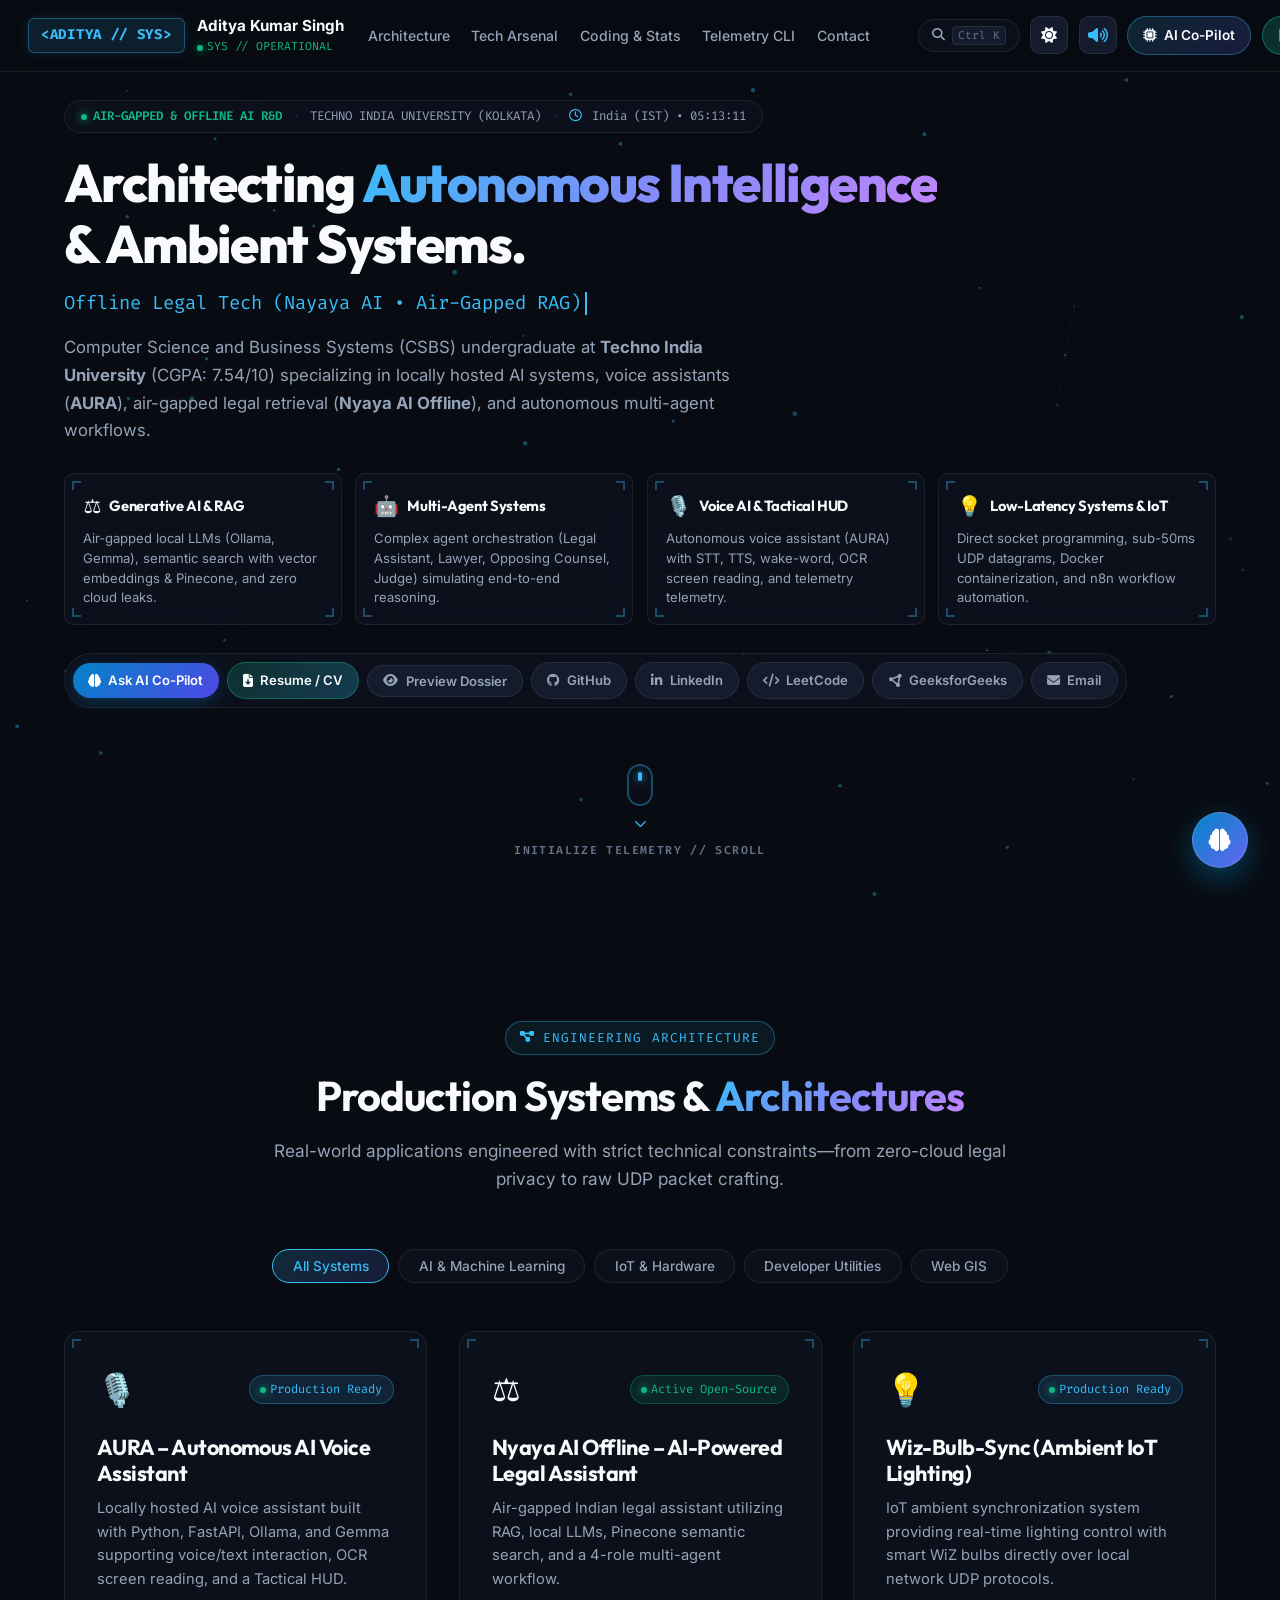
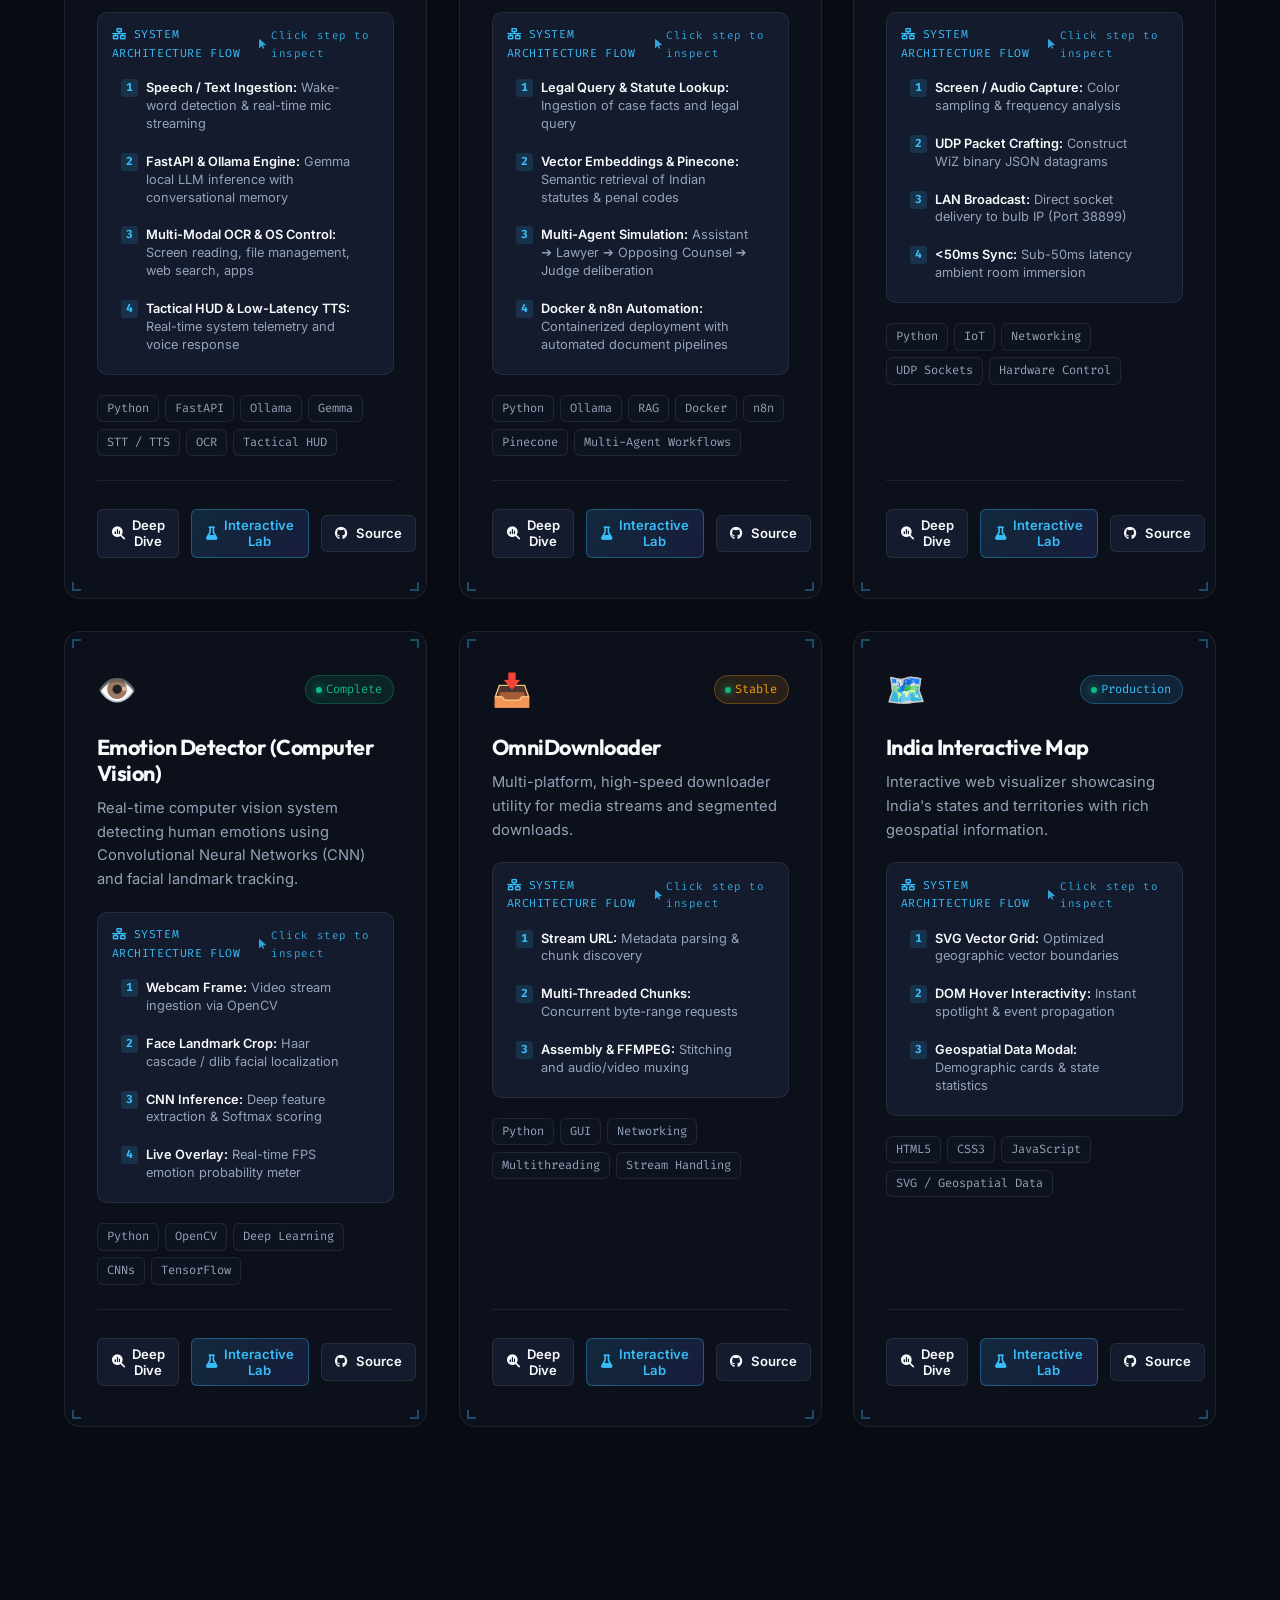
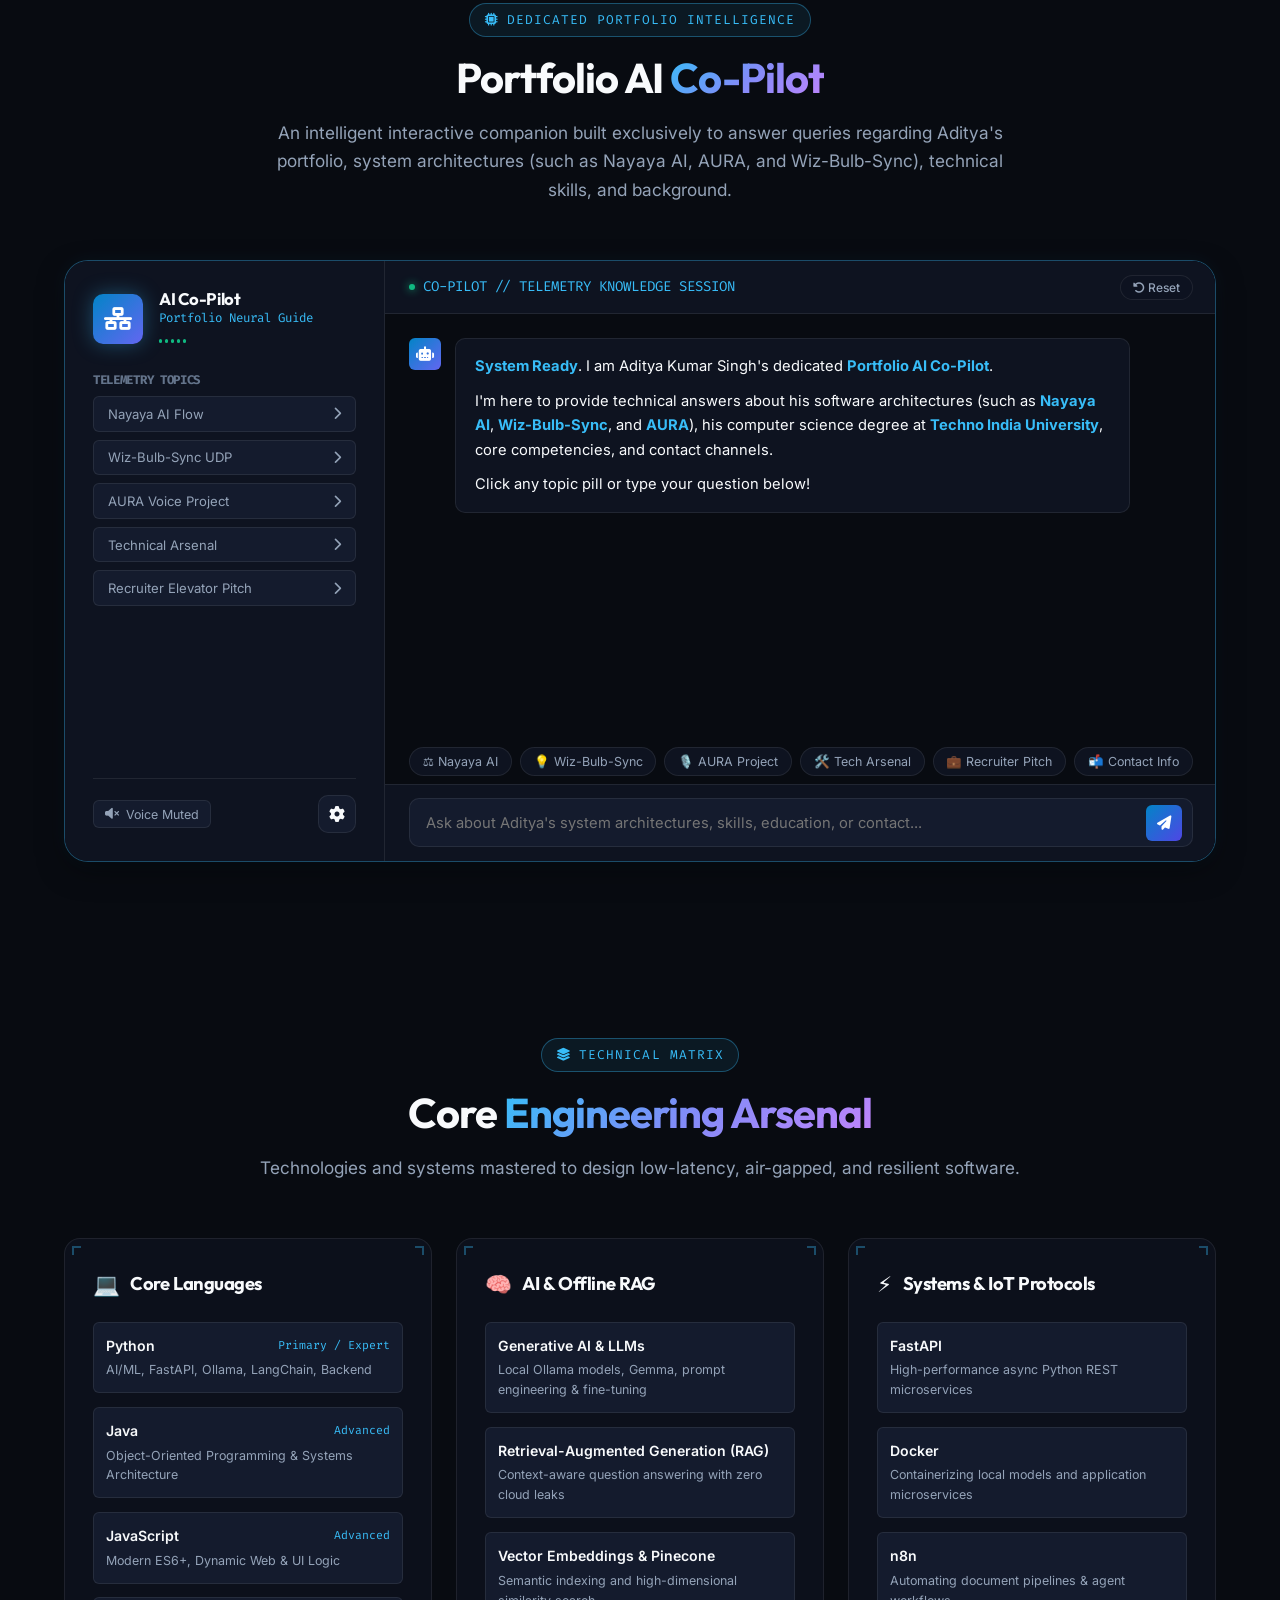
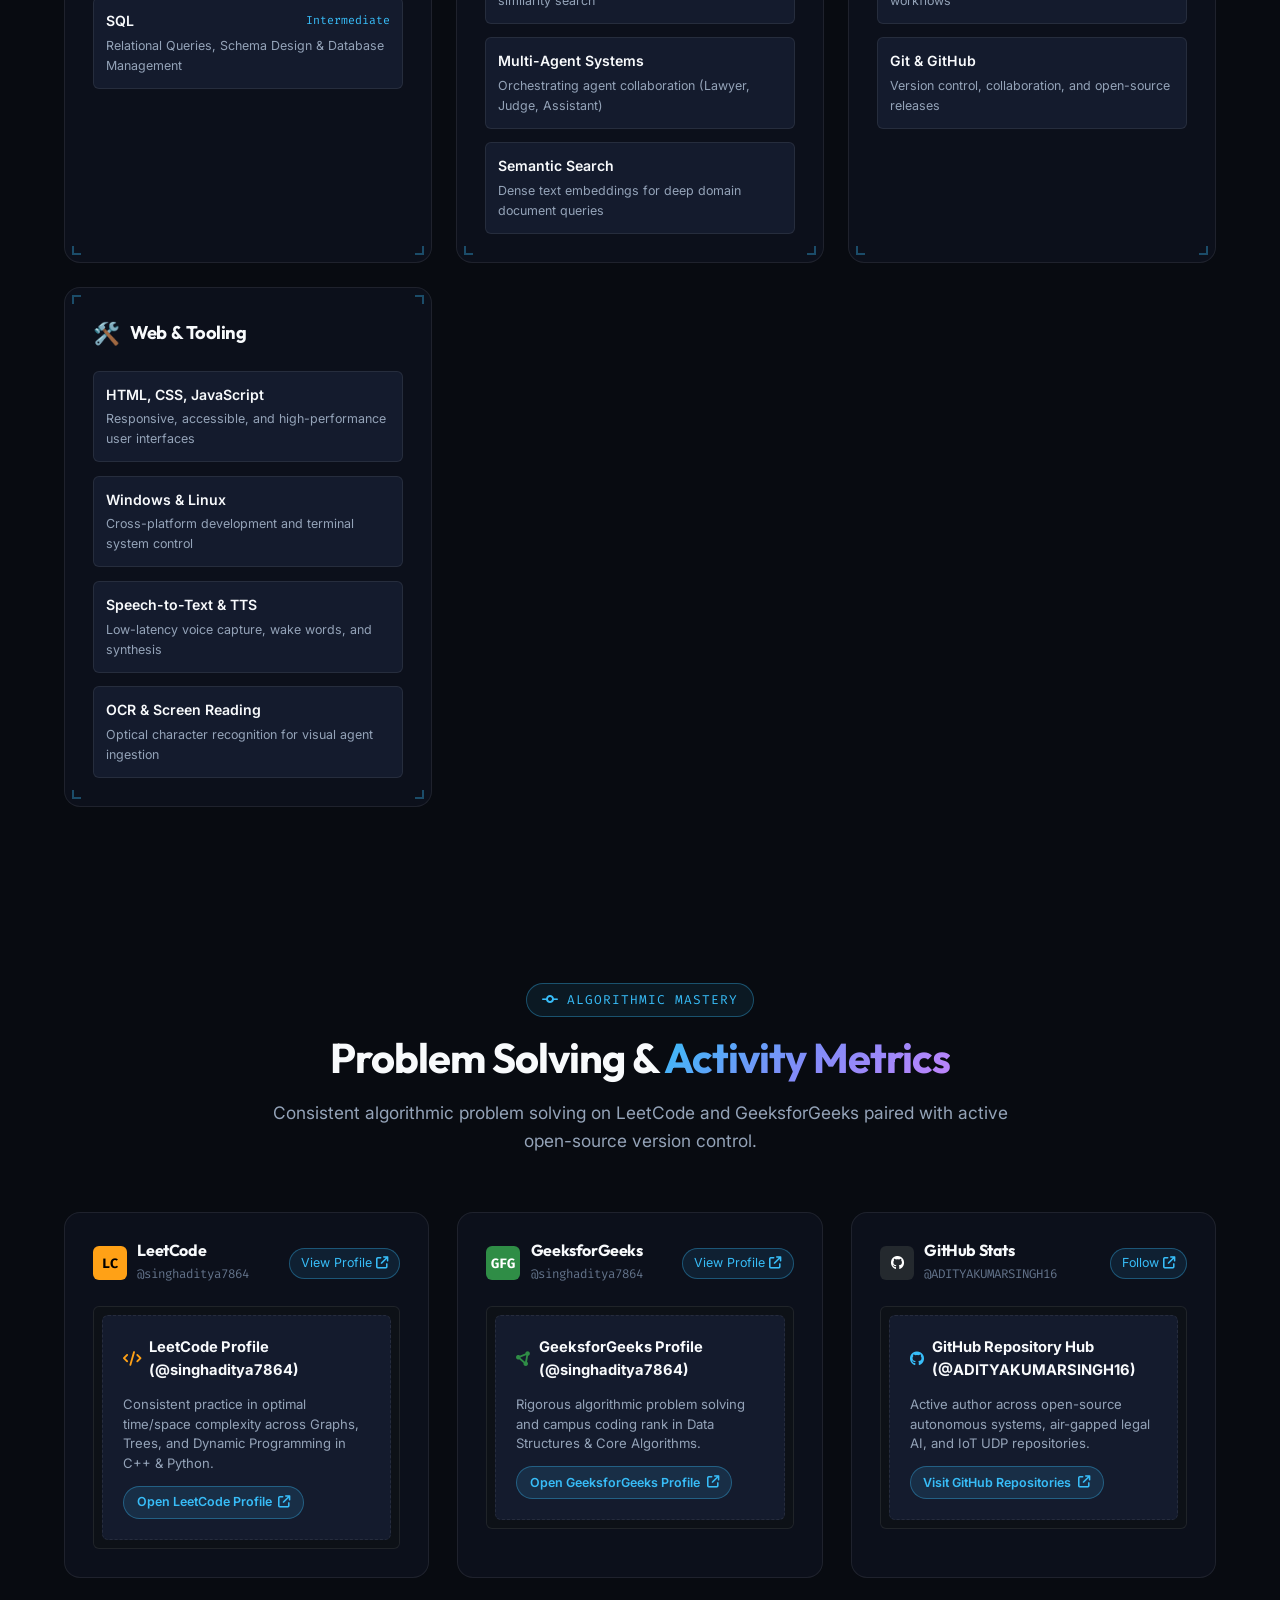
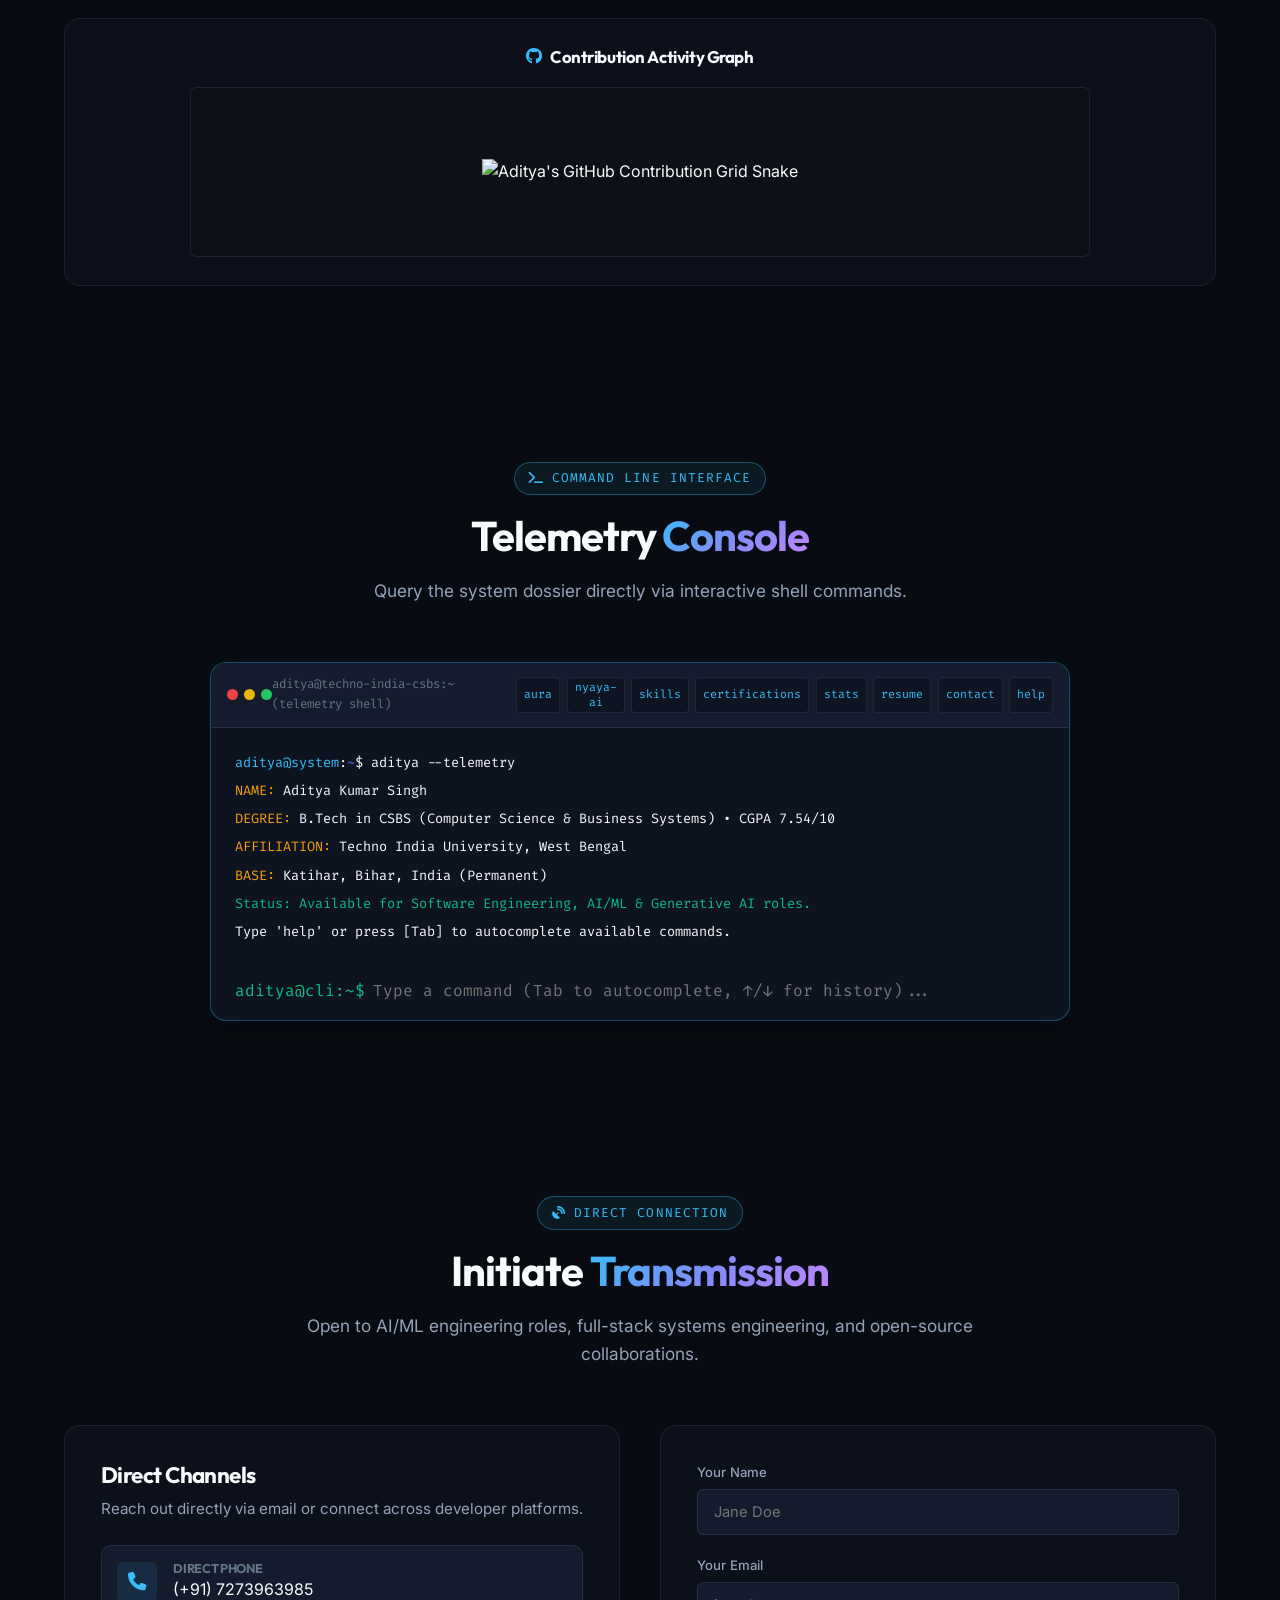
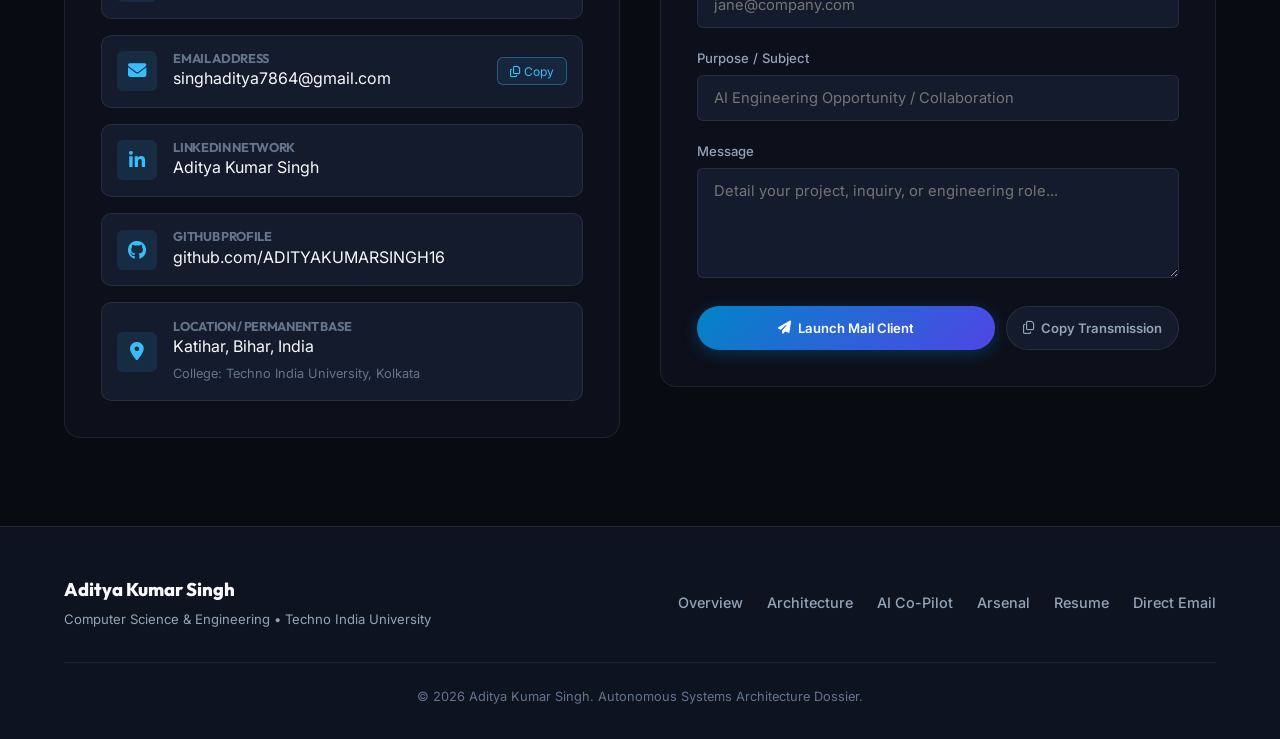
==== commit e183c28b: "feat: add Lenis smooth scroll engine, graph visualization reports, and cache-busting updates" ====
--- a/index.html
+++ b/index.html
@@ -33,7 +33,10 @@
   <link rel="stylesheet" href="https://cdnjs.cloudflare.com/ajax/libs/font-awesome/6.5.1/css/all.min.css" integrity="sha512-DTOQO9RWCH3ppGqcWaEA1BIZOC6xxalwEsw9c2QQeAIftl+Vegovlnee1c9QX4TctnWMn13TZye+giMm8e2LwA==" crossorigin="anonymous" referrerpolicy="no-referrer" />
 
   <!-- Stylesheet with Cache Busting -->
-  <link rel="stylesheet" href="style.css?v=4.0">
+  <link rel="stylesheet" href="style.css?v=5.0">
+
+  <!-- Lenis Smooth Inertia Scroll Engine -->
+  <script src="https://unpkg.com/lenis@1.1.18/dist/lenis.min.js"></script>
 </head>
 <body>
 
@@ -44,10 +47,10 @@
   <nav class="navbar" id="main-nav">
     <div class="container">
       <a href="#hero" class="nav-brand-engineering">
-        <span class="brand-badge-code">&lt;ADITYA // SYS&gt;</span>
+        <span class="brand-badge-code" id="brand-badge-code">&lt;ADITYA // SYS&gt;</span>
         <div class="brand-status-meta">
           <span class="brand-status-name">Aditya Kumar Singh</span>
-          <span class="brand-status-tag">
+          <span class="brand-status-tag" id="brand-status-tag">
             <span class="pulse-dot-sm"></span> SYSTEM OPERATIONAL
           </span>
         </div>
@@ -1167,6 +1170,6 @@
   </div>
 
   <!-- JavaScript Modules with Cache Busting -->
-  <script type="module" src="app.js?v=4.0"></script>
+  <script type="module" src="app.js?v=5.0"></script>
 </body>
 </html>
--- a/style.css
+++ b/style.css
@@ -3338,4 +3338,197 @@
   gap: 4px;
 }
 
-
+/* ==========================================================================
+   LENIS SMOOTH SCROLL INTEGRATION & KINETIC TRANSITIONS
+   ========================================================================== */
+html.lenis, html.lenis body {
+  height: auto;
+}
+
+.lenis.lenis-smooth {
+  scroll-behavior: auto !important;
+}
+
+.lenis.lenis-smooth [data-lenis-prevent] {
+  overscroll-behavior: contain;
+}
+
+.lenis.lenis-stopped {
+  overflow: hidden;
+}
+
+.lenis.lenis-smooth iframe {
+  pointer-events: none;
+}
+
+/* Kinetic Scroll Reveals with 3D Perspective and Blur Clearance */
+.scroll-reveal {
+  opacity: 0;
+  transform: translateY(36px) scale(0.975);
+  filter: blur(5px);
+  transition: opacity 0.85s cubic-bezier(0.16, 1, 0.3, 1),
+              transform 0.85s cubic-bezier(0.16, 1, 0.3, 1),
+              filter 0.85s cubic-bezier(0.16, 1, 0.3, 1);
+  will-change: opacity, transform, filter;
+}
+
+.scroll-reveal.revealed {
+  opacity: 1;
+  transform: translateY(0) scale(1);
+  filter: blur(0);
+}
+
+/* Staggered entrance for cards */
+.system-pillars-grid .pillar-card:nth-child(1) { transition-delay: 0.04s; }
+.system-pillars-grid .pillar-card:nth-child(2) { transition-delay: 0.12s; }
+.system-pillars-grid .pillar-card:nth-child(3) { transition-delay: 0.20s; }
+.system-pillars-grid .pillar-card:nth-child(4) { transition-delay: 0.28s; }
+
+.arch-grid .arch-card:nth-child(1) { transition-delay: 0.05s; }
+.arch-grid .arch-card:nth-child(2) { transition-delay: 0.12s; }
+.arch-grid .arch-card:nth-child(3) { transition-delay: 0.19s; }
+.arch-grid .arch-card:nth-child(4) { transition-delay: 0.26s; }
+
+.arsenal-grid .arsenal-card:nth-child(1) { transition-delay: 0.04s; }
+.arsenal-grid .arsenal-card:nth-child(2) { transition-delay: 0.09s; }
+.arsenal-grid .arsenal-card:nth-child(3) { transition-delay: 0.14s; }
+.arsenal-grid .arsenal-card:nth-child(4) { transition-delay: 0.19s; }
+
+/* Parallax Depth Support */
+[data-parallax] {
+  will-change: transform;
+  transition: transform 0.1s linear;
+}
+
+/* Velocity Skew Effect */
+.velocity-skew {
+  will-change: transform;
+  transition: transform 0.18s ease-out;
+}
+
+/* Enhanced Scroll Progress Bar Glow */
+.scroll-progress-bar {
+  position: fixed;
+  top: 0;
+  left: 0;
+  height: 3px;
+  width: 0%;
+  background: linear-gradient(90deg, var(--accent-cyan), var(--accent-indigo), var(--accent-violet));
+  box-shadow: 0 0 10px rgba(56, 189, 248, 0.8), 0 0 20px rgba(99, 102, 241, 0.45);
+  z-index: 10001;
+  transition: width 0.05s ease-out;
+  pointer-events: none;
+}
+
+/* ==========================================================================
+   TACTICAL HUD CORNER RETICLES & TARGET ACQUISITION
+   ========================================================================== */
+.arch-card, .pillar-card, .arsenal-card, .metric-card-link, .system-pillar-item {
+  position: relative;
+}
+
+.hud-corner {
+  position: absolute;
+  width: 9px;
+  height: 9px;
+  pointer-events: none;
+  opacity: 0.35;
+  transition: all 0.28s cubic-bezier(0.16, 1, 0.3, 1);
+  z-index: 2;
+}
+
+.hud-corner.top-left {
+  top: 7px;
+  left: 7px;
+  border-top: 2px solid var(--accent-cyan);
+  border-left: 2px solid var(--accent-cyan);
+}
+
+.hud-corner.top-right {
+  top: 7px;
+  right: 7px;
+  border-top: 2px solid var(--accent-cyan);
+  border-right: 2px solid var(--accent-cyan);
+}
+
+.hud-corner.bottom-left {
+  bottom: 7px;
+  left: 7px;
+  border-bottom: 2px solid var(--accent-cyan);
+  border-left: 2px solid var(--accent-cyan);
+}
+
+.hud-corner.bottom-right {
+  bottom: 7px;
+  right: 7px;
+  border-bottom: 2px solid var(--accent-cyan);
+  border-right: 2px solid var(--accent-cyan);
+}
+
+/* Hover: Snaps outward with electric HUD laser glow */
+.arch-card:hover .hud-corner,
+.pillar-card:hover .hud-corner,
+.arsenal-card:hover .hud-corner,
+.metric-card-link:hover .hud-corner {
+  opacity: 1;
+  filter: drop-shadow(0 0 6px rgba(56, 189, 248, 0.9));
+}
+
+.arch-card:hover .hud-corner.top-left,
+.pillar-card:hover .hud-corner.top-left,
+.arsenal-card:hover .hud-corner.top-left,
+.metric-card-link:hover .hud-corner.top-left {
+  transform: translate(-3px, -3px);
+}
+
+.arch-card:hover .hud-corner.top-right,
+.pillar-card:hover .hud-corner.top-right,
+.arsenal-card:hover .hud-corner.top-right,
+.metric-card-link:hover .hud-corner.top-right {
+  transform: translate(3px, -3px);
+}
+
+.arch-card:hover .hud-corner.bottom-left,
+.pillar-card:hover .hud-corner.bottom-left,
+.arsenal-card:hover .hud-corner.bottom-left,
+.metric-card-link:hover .hud-corner.bottom-left {
+  transform: translate(-3px, 3px);
+}
+
+.arch-card:hover .hud-corner.bottom-right,
+.pillar-card:hover .hud-corner.bottom-right,
+.arsenal-card:hover .hud-corner.bottom-right,
+.metric-card-link:hover .hud-corner.bottom-right {
+  transform: translate(3px, 3px);
+}
+
+/* ==========================================================================
+   CRYPTOGRAPHIC TEXT SCRAMBLER & CIRCUIT STYLES
+   ========================================================================== */
+.scramble-active {
+  font-family: var(--font-mono) !important;
+  color: var(--accent-cyan) !important;
+  text-shadow: 0 0 8px rgba(56, 189, 248, 0.6);
+  letter-spacing: 0.04em;
+  will-change: contents;
+}
+
+/* Skill to Project Circuit Pulse Highlight */
+.circuit-pulse-highlight {
+  border-color: var(--accent-cyan) !important;
+  box-shadow: 0 0 25px rgba(56, 189, 248, 0.45), 0 0 50px rgba(99, 102, 241, 0.25) !important;
+  transform: translateY(-4px) scale(1.015) !important;
+  transition: all 0.3s cubic-bezier(0.16, 1, 0.3, 1) !important;
+}
+
+/* Skill Chip Active Connection Pulse */
+.arsenal-tag.circuit-source {
+  border-color: var(--accent-cyan) !important;
+  background: rgba(56, 189, 248, 0.22) !important;
+  color: #ffffff !important;
+  box-shadow: 0 0 12px rgba(56, 189, 248, 0.5) !important;
+}
+
+
+
+
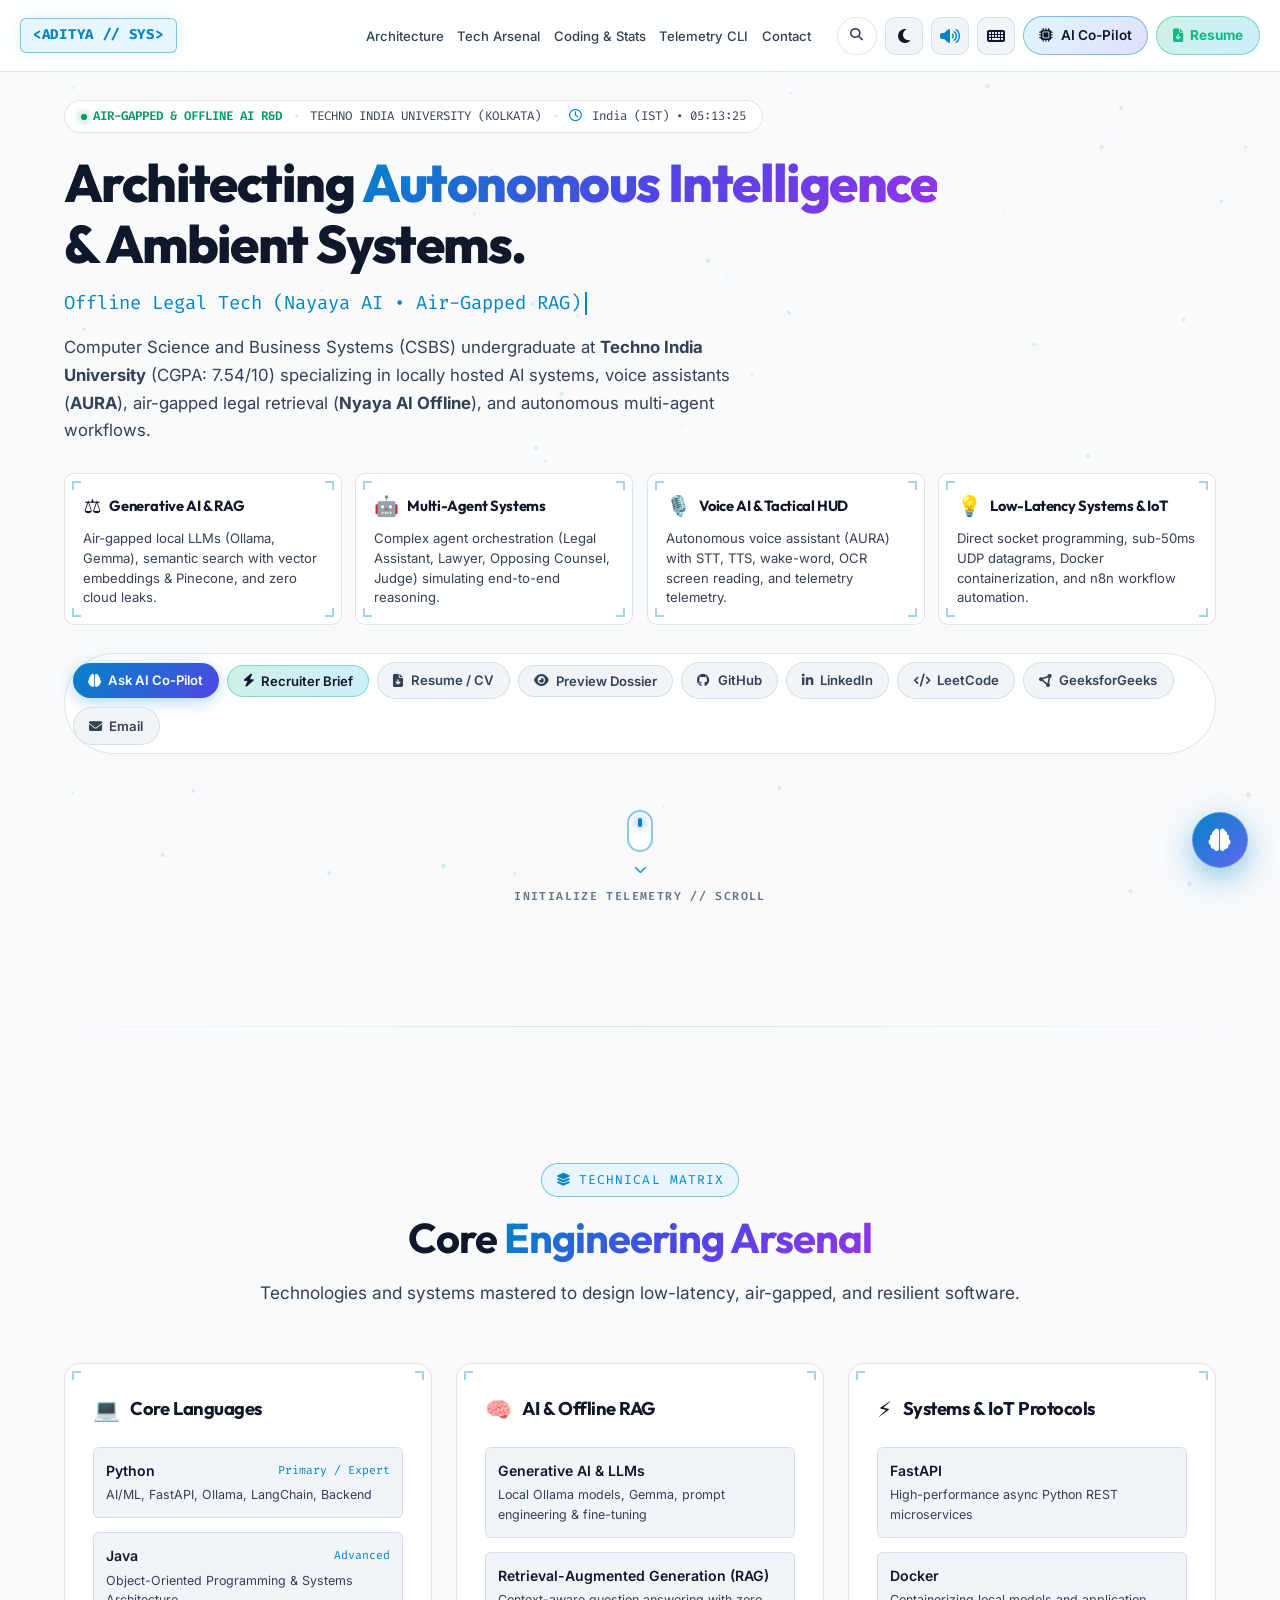
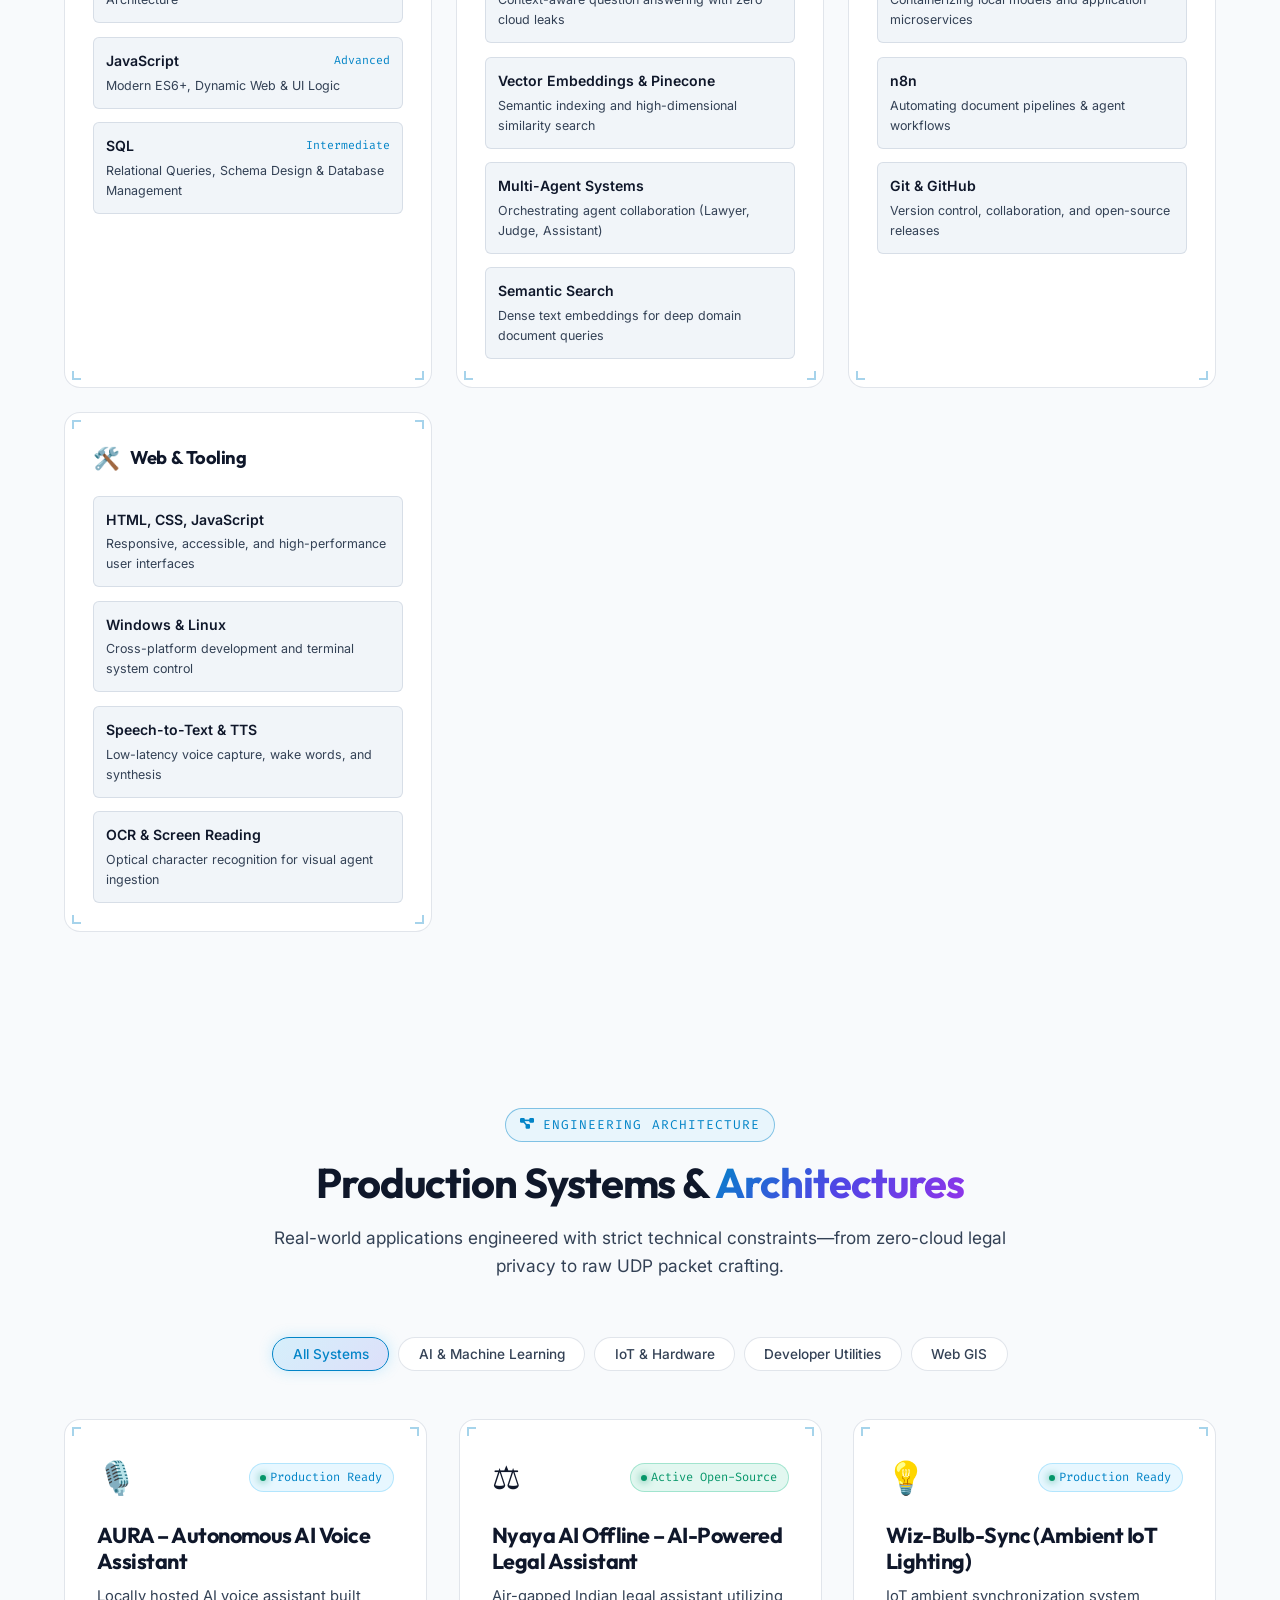
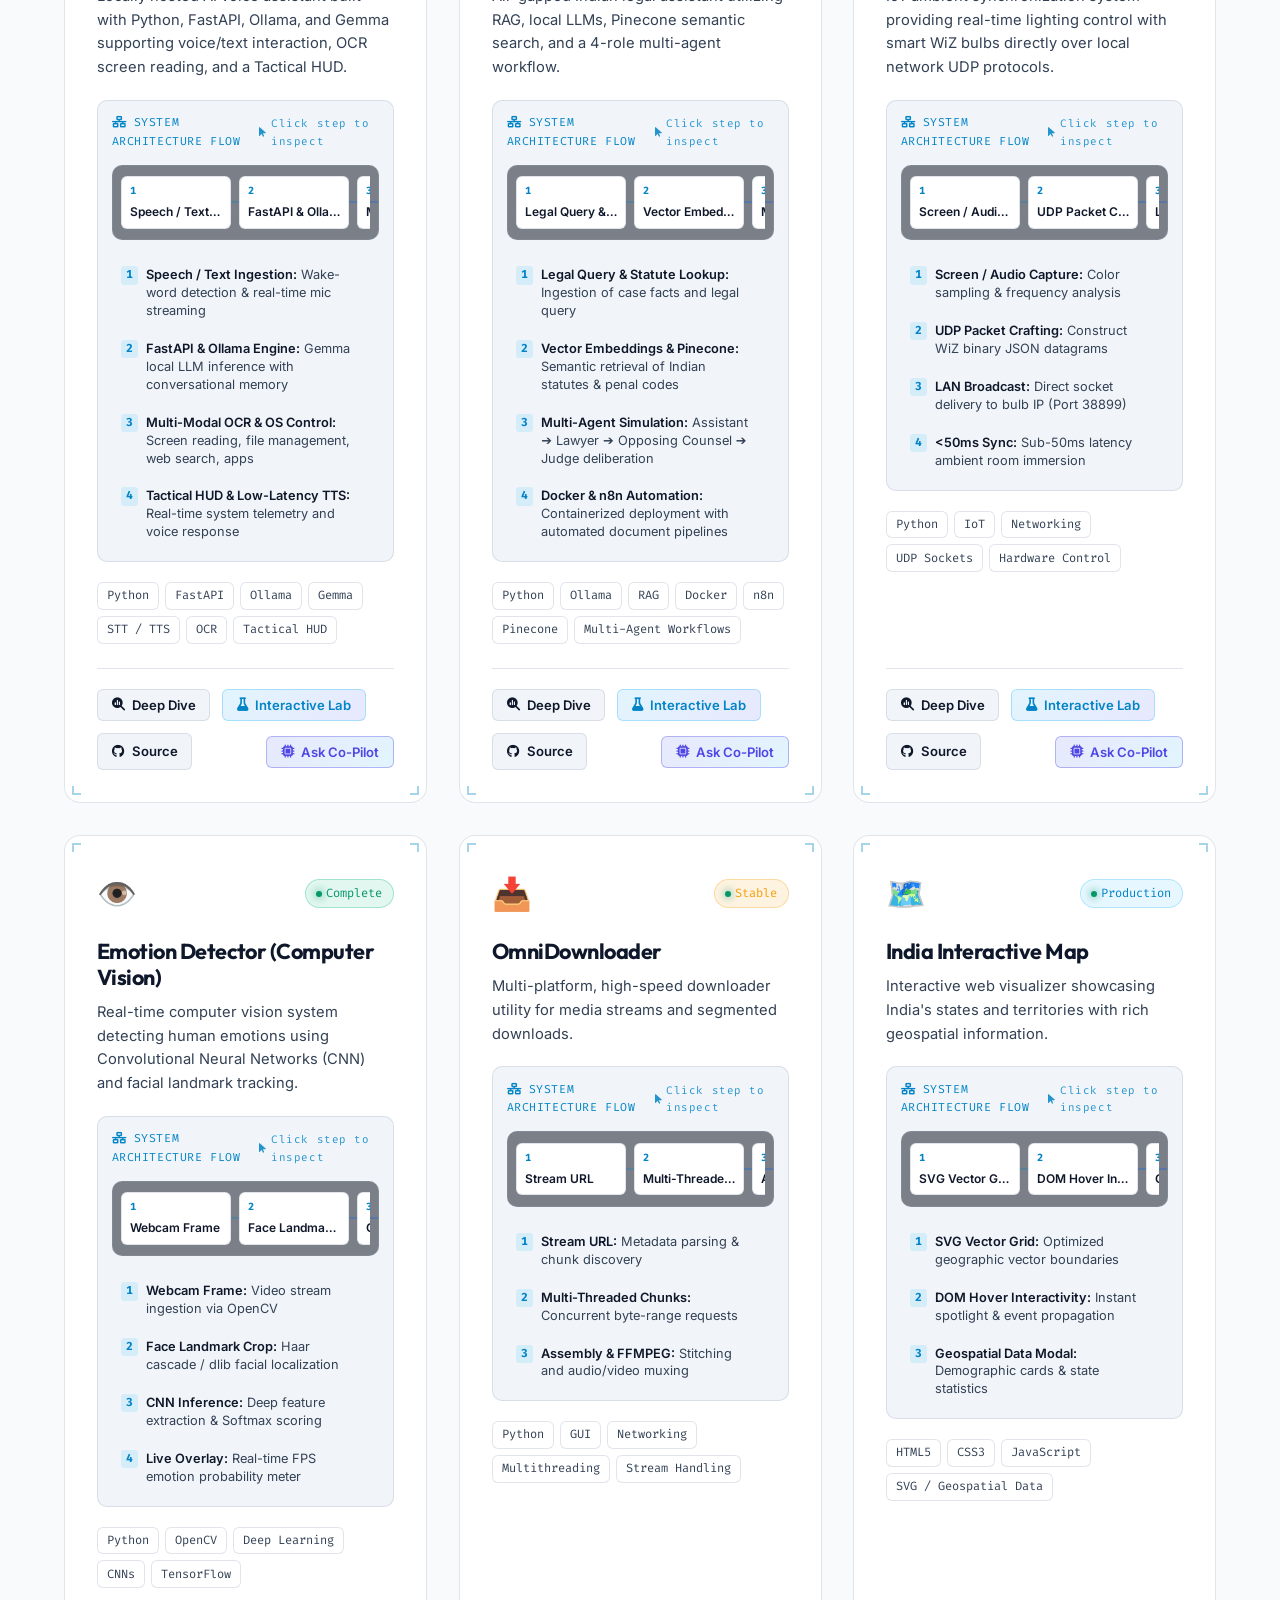
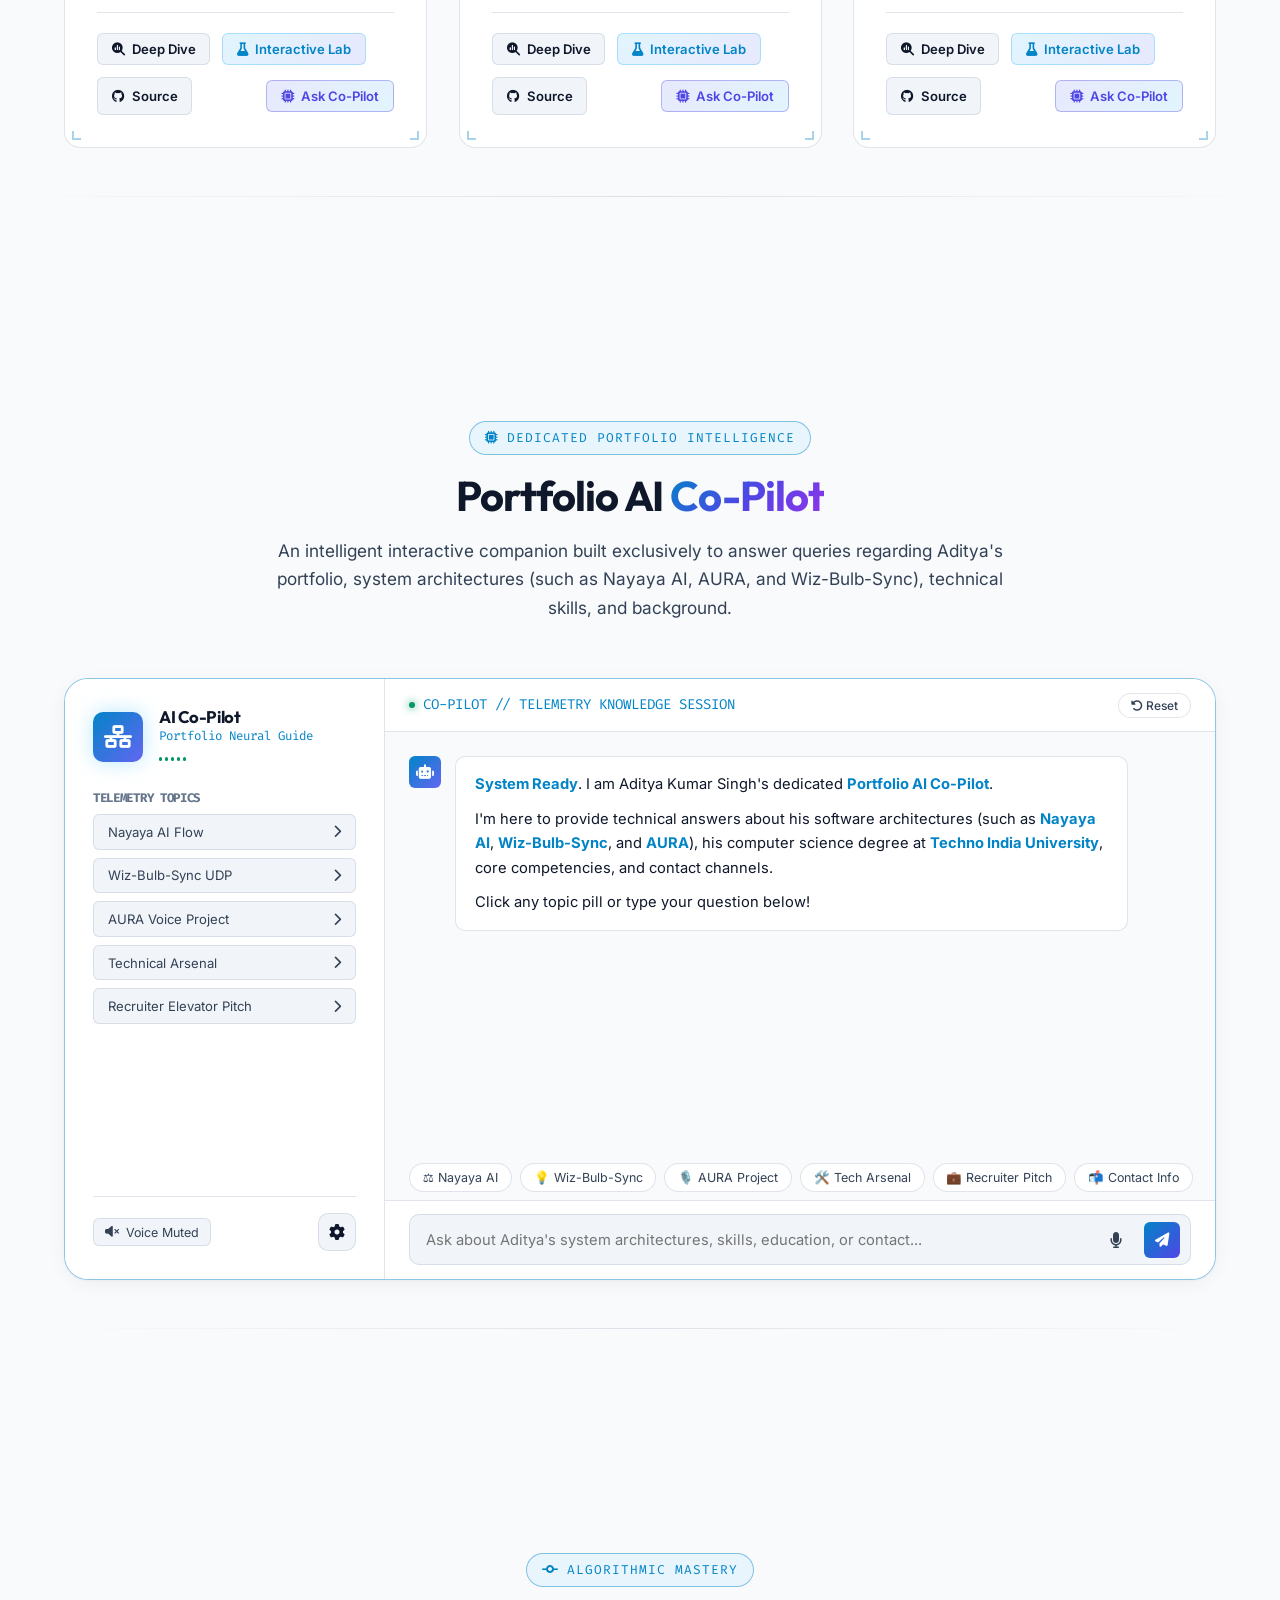
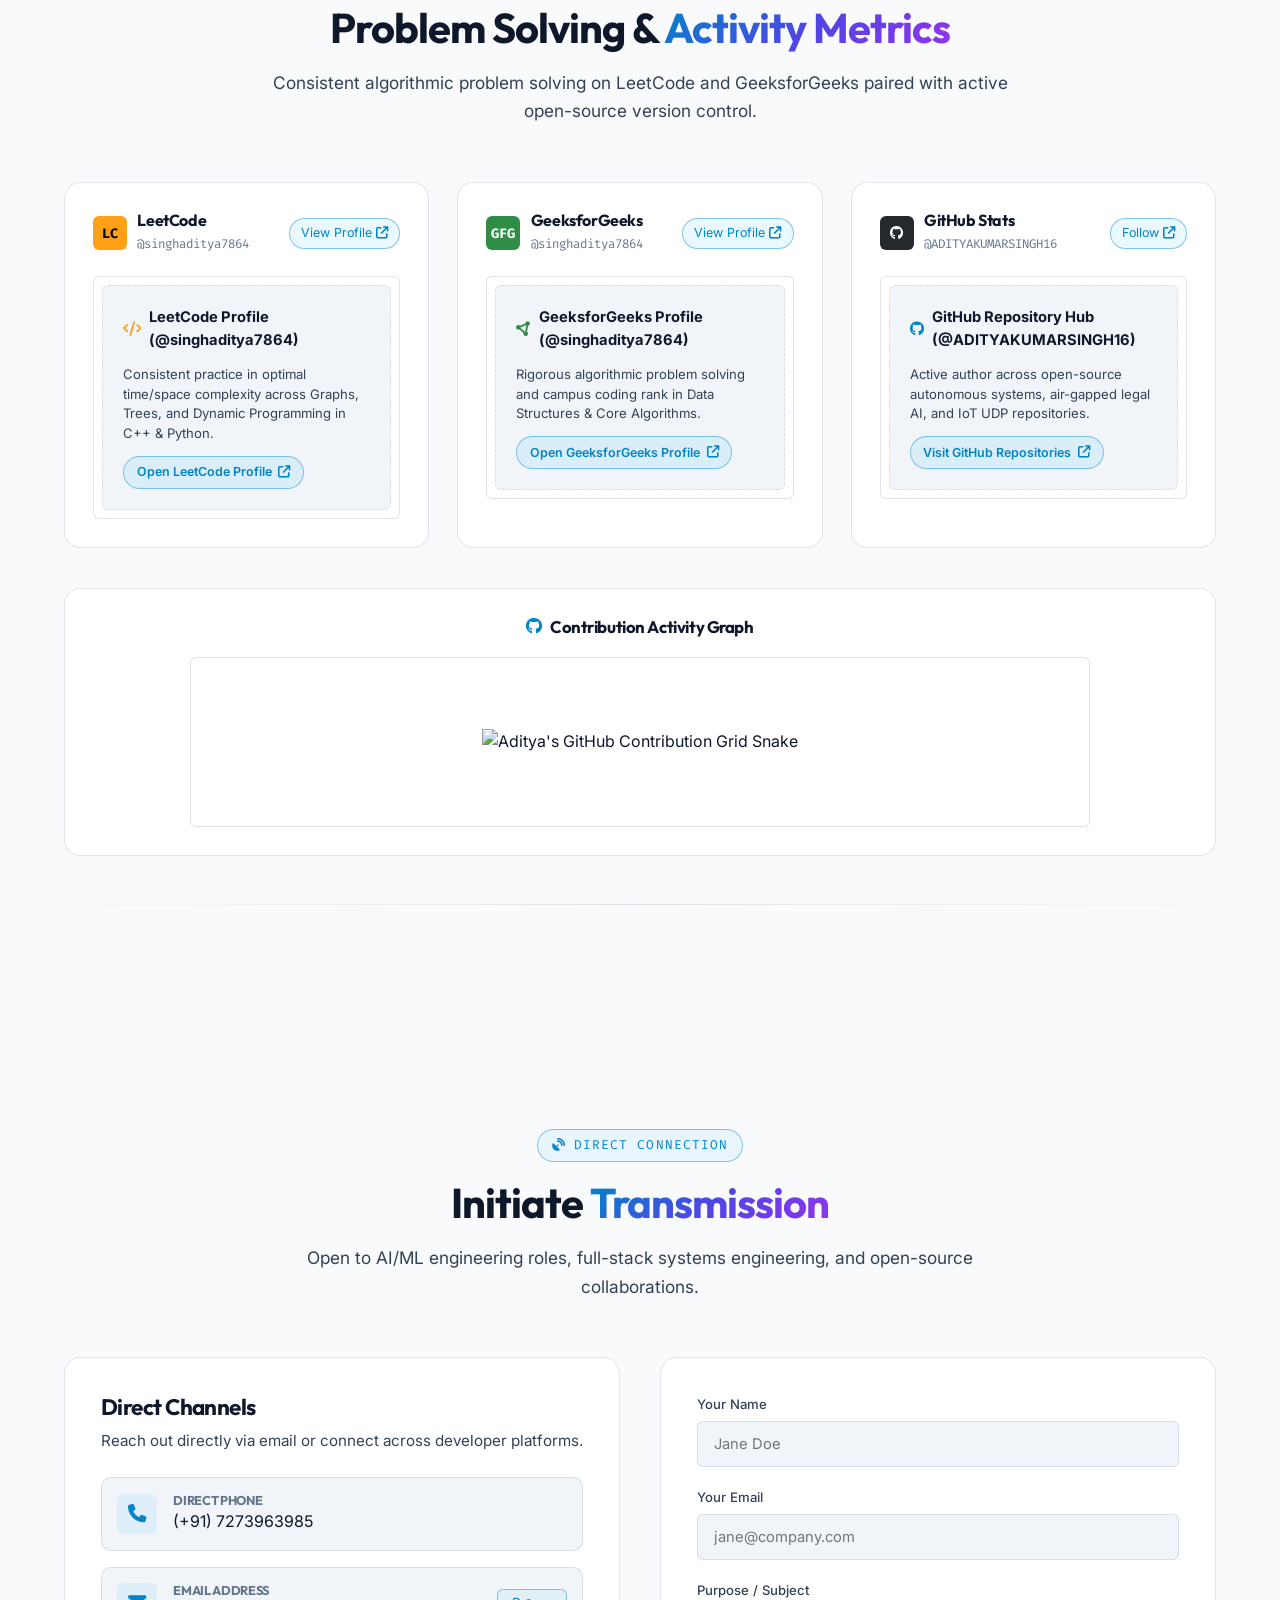
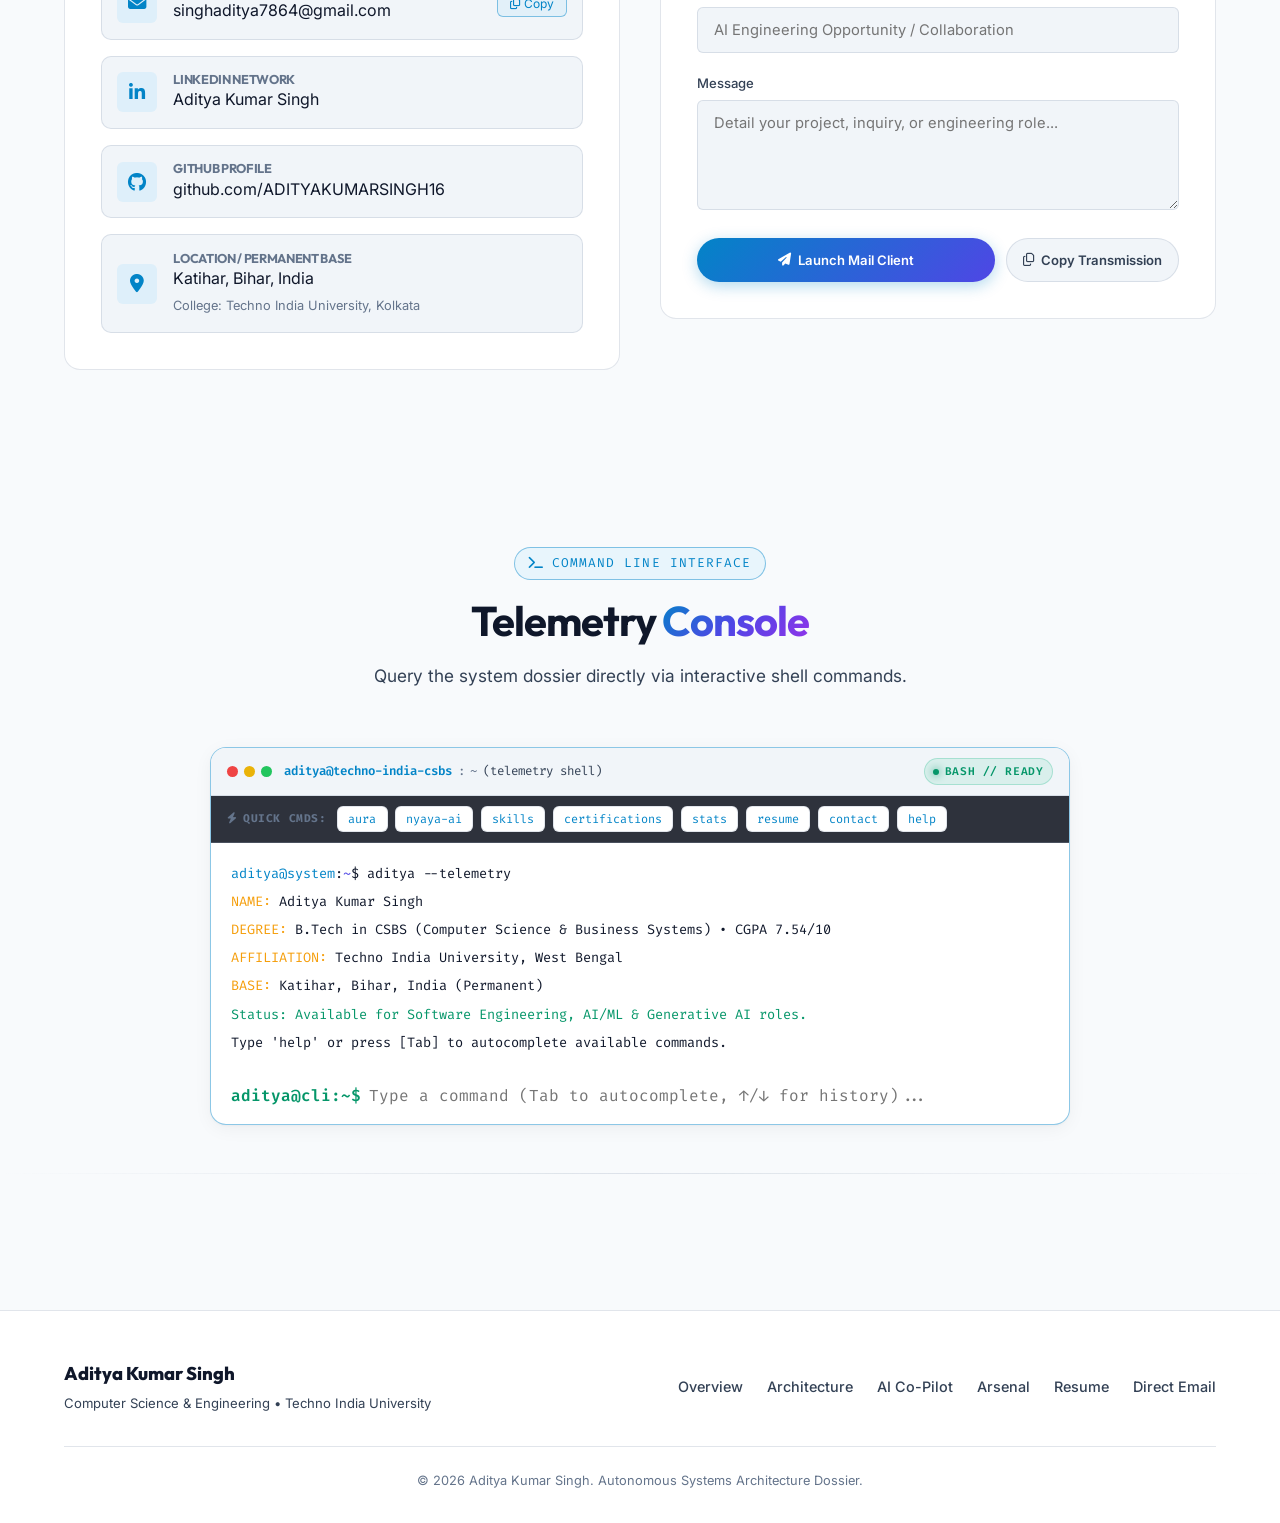
==== commit 61b3a154: "feat: add speech recognition, theme cross-fade, focus trap, and recruiter-focused section reordering" ====
--- a/index.html
+++ b/index.html
@@ -8,16 +8,24 @@
   <meta name="keywords" content="Aditya Kumar Singh, Nayaya AI, Wiz-Bulb-Sync, Autonomous AI, Local LLMs, Ollama, LangChain RAG, IoT UDP, Computer Vision, Techno India University">
   <meta name="author" content="Aditya Kumar Singh">
 
-  <!-- Open Graph -->
-  <meta property="og:title" content="Aditya Kumar Singh | Autonomous Systems & AI Architecture">
-  <meta property="og:description" content="Explore system architectures in air-gapped legal AI, IoT socket protocols, and interact with the embedded Portfolio AI Co-Pilot.">
-  <meta property="og:type" content="website">
-  <meta property="og:image" content="https://avatars.githubusercontent.com/u/74896018?v=4">
-
-  <!-- Google Fonts: Outfit, Inter, JetBrains Mono / Fira Code -->
+  <!-- Theme bootstrap: apply saved/system theme BEFORE first paint to avoid a flash of the wrong theme.
+       Resolution order: saved preference -> prefers-color-scheme -> dark fallback. -->
+  <script>
+    (function () {
+      try {
+        var saved = localStorage.getItem('aditya_theme');
+        var system = window.matchMedia('(prefers-color-scheme: light)').matches ? 'light' : 'dark';
+        document.documentElement.setAttribute('data-theme', saved || system);
+      } catch (e) {
+        document.documentElement.setAttribute('data-theme', 'dark');
+      }
+    })();
+  </script>
+
+  <!-- Google Fonts: Outfit, Inter, JetBrains Mono / Fira Code (non-render-blocking) -->
   <link rel="preconnect" href="https://fonts.googleapis.com">
   <link rel="preconnect" href="https://fonts.gstatic.com" crossorigin>
-  <link href="https://fonts.googleapis.com/css2?family=Fira+Code:wght@400;500;600;700&family=Inter:wght@300;400;500;600;700&family=Outfit:wght@400;500;600;700;800;900&display=swap" rel="stylesheet">
+  <link rel="stylesheet" href="https://fonts.googleapis.com/css2?family=Fira+Code:wght@400;500;600;700&family=Inter:wght@300;400;500;600;700&family=Outfit:wght@400;500;600;700;800;900&display=swap" media="print" onload="this.media='all'">
 
   <!-- Favicon & PWA Icons -->
   <link rel="icon" type="image/svg+xml" href="assets/icon-192.svg">
@@ -28,23 +36,125 @@
   <meta name="apple-mobile-web-app-capable" content="yes">
   <meta name="apple-mobile-web-app-status-bar-style" content="black-translucent">
   <meta name="apple-mobile-web-app-title" content="Aditya SYS">
+  <!-- Canonical URL -->
+  <link rel="canonical" href="https://adityakumarsingh16.github.io/portfolio/">
+
+  <!-- JSON-LD Structured Data -->
+  <script type="application/ld+json">
+  {
+    "@context": "https://schema.org",
+    "@type": "Person",
+    "name": "Aditya Kumar Singh",
+    "url": "https://adityakumarsingh16.github.io/portfolio/",
+    "image": "https://avatars.githubusercontent.com/u/74896018?v=4",
+    "jobTitle": "Computer Science & Business Systems Undergraduate",
+    "worksFor": {
+      "@type": "Organization",
+      "name": "Techno India University, West Bengal"
+    },
+    "knowsAbout": ["Autonomous AI", "Local LLMs", "RAG", "Ollama", "FastAPI", "Python", "IoT", "UDP Networking", "Computer Vision", "Algorithmic Problem Solving", "Multi-Agent Systems"],
+    "alumniOf": {
+      "@type": "EducationalOrganization",
+      "name": "Techno India University",
+      "location": "West Bengal, India"
+    },
+    "address": {
+      "@type": "PostalAddress",
+      "addressLocality": "Katihar",
+      "addressRegion": "Bihar",
+      "addressCountry": "IN"
+    },
+    "email": "singhaditya7864@gmail.com",
+    "sameAs": [
+      "https://github.com/ADITYAKUMARSINGH16",
+      "https://www.linkedin.com/in/aditya-kumar-singh-7a439b315/",
+      "https://leetcode.com/u/singhaditya7864/",
+      "https://www.geeksforgeeks.org/profile/singhaditya7864/"
+    ]
+  }
+  </script>
+
+  <script type="application/ld+json">
+  {
+    "@context": "https://schema.org",
+    "@type": "WebSite",
+    "name": "Aditya Kumar Singh | Autonomous Systems & AI Architecture",
+    "url": "https://adityakumarsingh16.github.io/portfolio/",
+    "description": "Personal portfolio and engineering station of Aditya Kumar Singh, CS undergraduate at Techno India University. Featuring offline legal intelligence (Nayaya AI), ambient IoT UDP networking (Wiz-Bulb-Sync), and an embedded Portfolio AI Co-Pilot.",
+    "potentialAction": {
+      "@type": "SearchAction",
+      "target": "https://adityakumarsingh16.github.io/portfolio/#contact",
+      "query-input": "required name=search_term_string"
+    }
+  }
+  </script>
+
+  <script type="application/ld+json">
+  {
+    "@context": "https://schema.org",
+    "@type": "BreadcrumbList",
+    "itemListElement": [
+      {
+        "@type": "ListItem",
+        "position": 1,
+        "name": "Home",
+        "item": "https://adityakumarsingh16.github.io/portfolio/"
+      },
+      {
+        "@type": "ListItem",
+        "position": 2,
+        "name": "Systems Architecture",
+        "item": "https://adityakumarsingh16.github.io/portfolio/#systems"
+      },
+      {
+        "@type": "ListItem",
+        "position": 3,
+        "name": "Engineering Arsenal",
+        "item": "https://adityakumarsingh16.github.io/portfolio/#arsenal"
+      },
+      {
+        "@type": "ListItem",
+        "position": 4,
+        "name": "Contact",
+        "item": "https://adityakumarsingh16.github.io/portfolio/#contact"
+      }
+    ]
+  }
+  </script>
+
+  <!-- Open Graph -->
+  <meta property="og:title" content="Aditya Kumar Singh | Autonomous Systems & AI Architecture">
+  <meta property="og:description" content="Explore system architectures in air-gapped legal AI, IoT socket protocols, and interact with the embedded Portfolio AI Co-Pilot.">
+  <meta property="og:type" content="website">
+  <meta property="og:url" content="https://adityakumarsingh16.github.io/portfolio/">
+  <meta property="og:site_name" content="Aditya Kumar Singh // SYS">
+  <meta property="og:image" content="https://avatars.githubusercontent.com/u/74896018?v=4">
+  <meta property="og:image:width" content="400">
+  <meta property="og:image:height" content="400">
+  <meta property="og:image:alt" content="Aditya Kumar Singh - Autonomous Systems & AI Architecture">
+  <meta name="twitter:card" content="summary_large_image">
+  <meta name="twitter:creator" content="@ADITYAKUMARSINGH16">
+  <meta name="twitter:title" content="Aditya Kumar Singh | Autonomous Systems & AI Architecture">
+  <meta name="twitter:description" content="Personal portfolio and engineering station featuring offline legal AI, IoT UDP networking, and an embedded Portfolio AI Co-Pilot.">
+  <meta name="twitter:image" content="https://avatars.githubusercontent.com/u/74896018?v=4">
 
   <!-- FontAwesome Icons -->
   <link rel="stylesheet" href="https://cdnjs.cloudflare.com/ajax/libs/font-awesome/6.5.1/css/all.min.css" integrity="sha512-DTOQO9RWCH3ppGqcWaEA1BIZOC6xxalwEsw9c2QQeAIftl+Vegovlnee1c9QX4TctnWMn13TZye+giMm8e2LwA==" crossorigin="anonymous" referrerpolicy="no-referrer" />
 
   <!-- Stylesheet with Cache Busting -->
-  <link rel="stylesheet" href="style.css?v=5.0">
+  <link rel="stylesheet" href="style.css?v=6.5">
 
   <!-- Lenis Smooth Inertia Scroll Engine -->
   <script src="https://unpkg.com/lenis@1.1.18/dist/lenis.min.js"></script>
 </head>
 <body>
+  <a href="#hero" class="skip-to-content">Skip to main content</a>
 
   <!-- Neural Mesh Background Canvas -->
   <canvas id="particle-canvas"></canvas>
 
   <!-- Navigation Bar -->
-  <nav class="navbar" id="main-nav">
+  <nav class="navbar" id="main-nav" role="banner" aria-label="Main Navigation">
     <div class="container">
       <a href="#hero" class="nav-brand-engineering">
         <span class="brand-badge-code" id="brand-badge-code">&lt;ADITYA // SYS&gt;</span>
@@ -72,13 +182,18 @@
         </button>
 
         <!-- Quantum Shift Theme Toggle -->
-        <button class="btn-theme-toggle" id="btn-theme-toggle" title="Toggle Theme (Neural Dark / Studio Light)">
+        <button class="btn-theme-toggle" id="btn-theme-toggle" title="Toggle Theme (Neural Dark / Studio Light)" aria-label="Toggle Theme (Neural Dark / Studio Light)">
           <i class="fa-solid fa-moon" id="theme-toggle-icon"></i>
         </button>
 
         <!-- Cyber Haptic Audio SFX Toggle -->
         <button class="btn-theme-toggle" id="btn-sound-toggle" title="Toggle Cyber Audio (SFX)" aria-label="Toggle Cyber Sound Effects">
           <i class="fa-solid fa-volume-high" id="sound-toggle-icon"></i>
+        </button>
+
+        <!-- Keyboard Shortcuts HUD Toggle (?) -->
+        <button class="btn-theme-toggle" id="btn-shortcuts-hud" title="Keyboard Shortcuts (Press ?)" aria-label="Open Keyboard Shortcuts">
+          <i class="fa-solid fa-keyboard"></i>
         </button>
 
         <!-- Air-Gapped PWA Install Button -->
@@ -110,13 +225,13 @@
   <!-- ========================================================================
        HERO: SYSTEM TELEMETRY & ENGINEER DOSSIER
        ======================================================================== -->
-  <header class="hero" id="hero">
+  <header class="hero" id="hero" aria-label="Hero: System Telemetry &amp; Engineer Dossier">
     <div class="container">
       <!-- Live Telemetry Ribbon -->
       <div class="telemetry-ribbon">
         <span class="telemetry-indicator" id="telemetry-network-indicator">
           <span class="pulse-dot-sm" id="network-pulse-dot"></span>
-          <span id="network-status-text">AIR-GAPPED &amp; OFFLINE AI R&amp;D</span>
+          <span id="network-status-text" aria-live="polite">AIR-GAPPED &amp; OFFLINE AI R&amp;D</span>
         </span>
         <span class="telemetry-divider">&bull;</span>
         <span>TECHNO INDIA UNIVERSITY (KOLKATA)</span>
@@ -150,7 +265,11 @@
           <i class="fa-solid fa-brain"></i>
           <span>Ask AI Co-Pilot</span>
         </a>
-        <a href="assets/Aditya_Kumar_Singh_Resume.pdf" target="_blank" download="Aditya_Kumar_Singh_Resume.pdf" class="dock-pill-btn accent-dock" id="hero-resume-btn" title="Download Official Resume PDF">
+        <button type="button" class="dock-pill-btn accent-dock" id="hero-fast-track-btn" title="Open Recruiter Fast-Track (30-second brief)">
+          <i class="fa-solid fa-bolt"></i>
+          <span>Recruiter Brief</span>
+        </button>
+        <a href="assets/Aditya_Kumar_Singh_Resume.pdf" target="_blank" download="Aditya_Kumar_Singh_Resume.pdf" class="dock-pill-btn" id="resume-download" title="Download Official Resume PDF">
           <i class="fa-solid fa-file-arrow-down"></i>
           <span>Resume / CV</span>
         </a>
@@ -194,11 +313,12 @@
       </div>
     </div>
   </header>
+  <hr class="section-divider">
 
   <!-- ========================================================================
        SYSTEM ARCHITECTURE SHOWCASE (PROJECTS DEEP DIVE)
        ======================================================================== -->
-  <section id="systems">
+  <section id="systems" aria-label="Systems Architecture">
     <div class="container">
       <div class="section-header reveal-on-scroll">
         <span class="section-tag"><i class="fa-solid fa-diagram-project"></i> Engineering Architecture</span>
@@ -222,12 +342,13 @@
         <!-- Rendered dynamically by app.js -->
       </div>
     </div>
+  <hr class="section-divider">
   </section>
 
   <!-- ========================================================================
        PORTFOLIO AI CO-PILOT STATION (DEDICATED PORTFOLIO GUIDE)
        ======================================================================== -->
-  <section id="ai-copilot-section">
+  <section id="ai-copilot-section" aria-label="Portfolio AI Co-Pilot">
     <div class="container">
       <div class="section-header">
         <span class="section-tag"><i class="fa-solid fa-microchip"></i> Dedicated Portfolio Intelligence</span>
@@ -342,6 +463,9 @@
                 autocomplete="off" 
                 required
               >
+              <button type="button" class="btn-copilot-mic" id="btn-ai-mic" aria-label="Voice Input (Speech to Text)" title="Speak your query (Speech to Text)">
+                <i class="fa-solid fa-microphone"></i>
+              </button>
               <button type="submit" class="btn-copilot-send" aria-label="Send">
                 <i class="fa-solid fa-paper-plane"></i>
               </button>
@@ -349,13 +473,14 @@
           </div>
         </div>
       </div>
+  <hr class="section-divider">
     </div>
   </section>
 
   <!-- ========================================================================
        ENGINEERING ARSENAL MATRIX (SKILLS)
        ======================================================================== -->
-  <section id="arsenal">
+  <section id="arsenal" aria-label="Core Engineering Arsenal">
     <div class="container">
       <div class="section-header">
         <span class="section-tag"><i class="fa-solid fa-layer-group"></i> Technical Matrix</span>
@@ -374,7 +499,7 @@
   <!-- ========================================================================
        CODING METRICS & PROBLEM SOLVING
        ======================================================================== -->
-  <section id="metrics">
+  <section id="metrics" aria-label="Problem Solving &amp; Activity Metrics">
     <div class="container">
       <div class="section-header">
         <span class="section-tag"><i class="fa-solid fa-code-commit"></i> Algorithmic Mastery</span>
@@ -399,9 +524,9 @@
               View Profile <i class="fa-solid fa-arrow-up-right-from-square"></i>
             </a>
           </div>
-          <div class="platform-img-wrap" id="wrap-metric-leetcode">
-            <img id="img-metric-leetcode" src="https://leetcard.jacoblin.cool/singhaditya7864?theme=dark&font=Fira%20Code" alt="Aditya LeetCode Stats" loading="lazy">
-            <div class="platform-fallback-card" id="fallback-metric-leetcode" style="display: none;">
+          <div class="platform-img-wrap is-loading" id="wrap-metric-leetcode">
+            <img id="img-metric-leetcode" src="https://leetcard.jacoblin.cool/singhaditya7864?theme=dark&font=Fira%20Code" alt="Aditya LeetCode Stats" decoding="async">
+            <div class="platform-fallback-card" id="fallback-metric-leetcode">
               <div class="fallback-title"><i class="fa-solid fa-code" style="color: #ffa116;"></i> LeetCode Profile (@singhaditya7864)</div>
               <p class="fallback-desc">Consistent practice in optimal time/space complexity across Graphs, Trees, and Dynamic Programming in C++ &amp; Python.</p>
               <a href="https://leetcode.com/u/singhaditya7864/" target="_blank" rel="noopener noreferrer" class="fallback-action-btn">
@@ -425,9 +550,9 @@
               View Profile <i class="fa-solid fa-arrow-up-right-from-square"></i>
             </a>
           </div>
-          <div class="platform-img-wrap" id="wrap-metric-gfg">
-            <img id="img-metric-gfg" src="https://gfgstatscard.vercel.app/singhaditya7864?theme=dark" alt="Aditya GeeksforGeeks Stats" loading="lazy">
-            <div class="platform-fallback-card" id="fallback-metric-gfg" style="display: none;">
+          <div class="platform-img-wrap is-loading" id="wrap-metric-gfg">
+            <img id="img-metric-gfg" src="https://gfgstatscard.vercel.app/singhaditya7864?theme=dark" alt="Aditya GeeksforGeeks Stats" decoding="async">
+            <div class="platform-fallback-card" id="fallback-metric-gfg">
               <div class="fallback-title"><i class="fa-solid fa-circle-nodes" style="color: #2f8d46;"></i> GeeksforGeeks Profile (@singhaditya7864)</div>
               <p class="fallback-desc">Rigorous algorithmic problem solving and campus coding rank in Data Structures &amp; Core Algorithms.</p>
               <a href="https://www.geeksforgeeks.org/profile/singhaditya7864" target="_blank" rel="noopener noreferrer" class="fallback-action-btn">
@@ -451,9 +576,9 @@
               Follow <i class="fa-solid fa-arrow-up-right-from-square"></i>
             </a>
           </div>
-          <div class="platform-img-wrap" id="wrap-metric-github">
-            <img id="img-metric-github" src="https://github-readme-stats.vercel.app/api?username=ADITYAKUMARSINGH16&show_icons=true&theme=tokyonight&hide_border=true&bg_color=0d1117&title_color=38bdf8&icon_color=38bdf8&text_color=e2e8f0" alt="Aditya GitHub Stats" loading="lazy">
-            <div class="platform-fallback-card" id="fallback-metric-github" style="display: none;">
+          <div class="platform-img-wrap is-loading" id="wrap-metric-github">
+            <img id="img-metric-github" src="https://github-readme-stats.vercel.app/api?username=ADITYAKUMARSINGH16&show_icons=true&theme=tokyonight&hide_border=true&bg_color=0d1117&title_color=38bdf8&icon_color=38bdf8&text_color=e2e8f0" alt="Aditya GitHub Stats" decoding="async">
+            <div class="platform-fallback-card" id="fallback-metric-github">
               <div class="fallback-title"><i class="fa-brands fa-github" style="color: var(--accent-cyan);"></i> GitHub Repository Hub (@ADITYAKUMARSINGH16)</div>
               <p class="fallback-desc">Active author across open-source autonomous systems, air-gapped legal AI, and IoT UDP repositories.</p>
               <a href="https://github.com/ADITYAKUMARSINGH16" target="_blank" rel="noopener noreferrer" class="fallback-action-btn">
@@ -469,21 +594,18 @@
         <h4 style="font-size: 1.05rem; display: flex; align-items: center; gap: 0.5rem;">
           <i class="fa-brands fa-github" style="color: var(--accent-cyan);"></i> Contribution Activity Graph
         </h4>
-        <div class="platform-img-wrap" style="max-width: 900px; width: 100%;">
-          <picture>
-            <source media="(prefers-color-scheme: dark)" srcset="https://raw.githubusercontent.com/ADITYAKUMARSINGH16/ADITYAKUMARSINGH16/output/github-contribution-grid-snake-dark.svg">
-            <source media="(prefers-color-scheme: light)" srcset="https://raw.githubusercontent.com/ADITYAKUMARSINGH16/ADITYAKUMARSINGH16/output/github-contribution-grid-snake.svg">
-            <img alt="Aditya's GitHub Contribution Grid Snake" src="https://raw.githubusercontent.com/ADITYAKUMARSINGH16/ADITYAKUMARSINGH16/output/github-contribution-grid-snake-dark.svg" loading="lazy">
-          </picture>
-        </div>
-      </div>
+        <div class="platform-img-wrap" id="wrap-metric-snake" style="max-width: 900px; width: 100%;">
+          <img id="img-metric-snake" alt="Aditya's GitHub Contribution Grid Snake" src="https://raw.githubusercontent.com/ADITYAKUMARSINGH16/ADITYAKUMARSINGH16/output/github-contribution-grid-snake-dark.svg" decoding="async">
+        </div>
+      </div>
+      <hr class="section-divider">
     </div>
   </section>
 
   <!-- ========================================================================
        CYBER TELEMETRY CONSOLE (INTERACTIVE CLI)
        ======================================================================== -->
-  <section id="terminal-section">
+  <section id="terminal-section" aria-label="Telemetry Console">
     <div class="container">
       <div class="section-header">
         <span class="section-tag"><i class="fa-solid fa-terminal"></i> Command Line Interface</span>
@@ -495,23 +617,36 @@
 
       <div class="terminal-window reveal-on-scroll">
         <div class="terminal-header">
-          <div class="terminal-dots">
-            <span class="tdot red"></span>
-            <span class="tdot yellow"></span>
-            <span class="tdot green"></span>
-          </div>
-          <div class="terminal-title">aditya@techno-india-csbs:~ (telemetry shell)</div>
-          <div class="terminal-presets">
-            <button class="preset-chip" data-cmd="aditya --inspect aura">aura</button>
-            <button class="preset-chip" data-cmd="aditya --inspect nayaya-ai">nyaya-ai</button>
-            <button class="preset-chip" data-cmd="aditya --skills">skills</button>
-            <button class="preset-chip" data-cmd="aditya --certifications">certifications</button>
-            <button class="preset-chip" data-cmd="aditya --stats">stats</button>
-            <button class="preset-chip" data-cmd="aditya --resume">resume</button>
-            <button class="preset-chip" data-cmd="aditya --contact">contact</button>
-            <button class="preset-chip" data-cmd="help">help</button>
-          </div>
-        </div>
+          <div class="terminal-header-left">
+            <div class="terminal-dots" aria-hidden="true">
+              <span class="tdot red"></span>
+              <span class="tdot yellow"></span>
+              <span class="tdot green"></span>
+            </div>
+            <div class="terminal-title">
+              <span class="term-title-host">aditya@techno-india-csbs</span>:<span class="term-title-path">~</span>
+              <span class="term-title-sub">(telemetry shell)</span>
+            </div>
+          </div>
+          <div class="terminal-header-right">
+            <span class="terminal-status-badge"><span class="pulse-dot-sm"></span> BASH // READY</span>
+          </div>
+        </div>
+
+        <div class="terminal-quickbar">
+          <span class="quickbar-label"><i class="fa-solid fa-bolt"></i> <span>QUICK CMDS:</span></span>
+          <div class="terminal-presets" role="toolbar" aria-label="Terminal preset commands">
+            <button type="button" class="preset-chip" data-cmd="aditya --inspect aura">aura</button>
+            <button type="button" class="preset-chip" data-cmd="aditya --inspect nayaya-ai">nyaya-ai</button>
+            <button type="button" class="preset-chip" data-cmd="aditya --skills">skills</button>
+            <button type="button" class="preset-chip" data-cmd="aditya --certifications">certifications</button>
+            <button type="button" class="preset-chip" data-cmd="aditya --stats">stats</button>
+            <button type="button" class="preset-chip" data-cmd="aditya --resume">resume</button>
+            <button type="button" class="preset-chip" data-cmd="aditya --contact">contact</button>
+            <button type="button" class="preset-chip" data-cmd="help">help</button>
+          </div>
+        </div>
+
         <div class="terminal-body" id="terminal-output-body">
           <div class="terminal-line"><span class="term-cyan">aditya@system</span>:<span class="term-violet">~</span>$ aditya --telemetry</div>
           <div class="terminal-line"><span class="term-yellow">NAME:</span> Aditya Kumar Singh</div>
@@ -522,17 +657,18 @@
           <div class="terminal-line">Type 'help' or press [Tab] to autocomplete available commands.</div>
         </div>
         <div class="terminal-input-row">
-          <span class="term-green">aditya@cli:~$</span>
+          <span class="term-green terminal-prompt">aditya@cli:~$</span>
           <input type="text" id="terminal-cli-input" class="terminal-cli-input" placeholder="Type a command (Tab to autocomplete, ↑/↓ for history)..." autocomplete="off">
         </div>
       </div>
     </div>
+  <hr class="section-divider">
   </section>
 
   <!-- ========================================================================
        CONTACT HUB
        ======================================================================== -->
-  <section id="contact">
+  <section id="contact" aria-label="Contact Hub">
     <div class="container">
       <div class="section-header">
         <span class="section-tag"><i class="fa-solid fa-satellite-dish"></i> Direct Connection</span>
@@ -601,17 +737,17 @@
           <form id="portfolio-contact-form">
             <div class="form-group">
               <label for="contact-name" class="form-label">Your Name</label>
-              <input type="text" id="contact-name" class="form-input" placeholder="Jane Doe" required>
+              <input type="text" id="contact-name" class="form-input" placeholder="Jane Doe" autocomplete="name" required>
             </div>
 
             <div class="form-group">
               <label for="contact-email" class="form-label">Your Email</label>
-              <input type="email" id="contact-email" class="form-input" placeholder="jane@company.com" required>
+              <input type="email" id="contact-email" class="form-input" placeholder="jane@company.com" autocomplete="email" required>
             </div>
 
             <div class="form-group">
               <label for="contact-subject" class="form-label">Purpose / Subject</label>
-              <input type="text" id="contact-subject" class="form-input" placeholder="AI Engineering Opportunity / Collaboration" required>
+              <input type="text" id="contact-subject" class="form-input" placeholder="AI Engineering Opportunity / Collaboration" autocomplete="off" required>
             </div>
 
             <div class="form-group">
@@ -677,15 +813,20 @@
   </div>
 
   <!-- Floating Drawer -->
-  <div class="floating-copilot-drawer hidden" id="floating-ai-drawer">
+  <div class="floating-copilot-drawer hidden" id="floating-ai-drawer" role="dialog" aria-modal="false" aria-labelledby="floating-drawer-title">
     <div class="drawer-header">
       <div class="drawer-title-wrap">
         <span class="pulse-dot-sm"></span>
-        <span>Portfolio AI Co-Pilot</span>
-      </div>
-      <button class="btn-theme-toggle" id="btn-close-float-drawer" aria-label="Close Assistant">
-        <i class="fa-solid fa-xmark"></i>
-      </button>
+        <span id="floating-drawer-title">Portfolio AI Co-Pilot</span>
+      </div>
+      <div style="display: flex; align-items: center; gap: 0.35rem;">
+        <button class="btn-theme-toggle" id="drawer-voice-toggle" aria-label="Toggle Voice Readout" title="Toggle AI Voice Response">
+          <i class="fa-solid fa-volume-xmark" id="drawer-voice-icon"></i>
+        </button>
+        <button class="btn-theme-toggle" id="btn-close-float-drawer" aria-label="Close Assistant">
+          <i class="fa-solid fa-xmark"></i>
+        </button>
+      </div>
     </div>
 
     <div class="copilot-messages" id="drawer-chat-messages">
@@ -707,6 +848,9 @@
     <div class="copilot-input-bar">
       <form class="copilot-form" id="drawer-chat-form">
         <input type="text" id="drawer-user-input" class="copilot-input" placeholder="Ask about Aditya's portfolio..." autocomplete="off" required>
+        <button type="button" class="btn-copilot-mic" id="btn-drawer-mic" aria-label="Voice Input (Speech to Text)" title="Speak your query">
+          <i class="fa-solid fa-microphone"></i>
+        </button>
         <button type="submit" class="btn-copilot-send" aria-label="Send">
           <i class="fa-solid fa-paper-plane"></i>
         </button>
@@ -715,11 +859,11 @@
   </div>
 
   <!-- Settings Modal for Custom AI Provider -->
-  <div class="modal-overlay" id="ai-settings-modal">
+  <div class="modal-overlay" id="ai-settings-modal" role="dialog" aria-modal="true" aria-labelledby="ai-settings-title">
     <div class="modal-card">
       <div class="drawer-header" style="background: none; border: none; padding: 0 0 1rem 0;">
-        <h3 style="font-size: 1.15rem;"><i class="fa-solid fa-gear" style="color: var(--accent-cyan);"></i> AI Provider Settings</h3>
-        <button class="btn-theme-toggle" id="btn-close-settings-modal"><i class="fa-solid fa-xmark"></i></button>
+        <h3 id="ai-settings-title" style="font-size: 1.15rem;"><i class="fa-solid fa-gear" style="color: var(--accent-cyan);"></i> AI Provider Settings</h3>
+        <button class="btn-theme-toggle" id="btn-close-settings-modal" aria-label="Close AI Provider Settings"><i class="fa-solid fa-xmark"></i></button>
       </div>
 
       <p style="font-size: 0.85rem; color: var(--text-muted); margin-bottom: 1.25rem;">
@@ -728,6 +872,7 @@
       </p>
 
       <form id="ai-provider-settings-form">
+        <input type="text" name="username" autocomplete="username" style="display:none;" aria-hidden="true" tabindex="-1">
         <div class="form-group">
           <label class="form-label">Provider Mode</label>
           <select id="setting-provider-select" class="form-input">
@@ -740,7 +885,7 @@
 
         <div class="form-group" id="setting-apikey-group" style="display: none;">
           <label class="form-label">API Key (Stored locally only)</label>
-          <input type="password" id="setting-api-key" class="form-input" placeholder="Enter API key...">
+          <input type="password" id="setting-api-key" class="form-input" placeholder="Enter API key..." autocomplete="new-password">
         </div>
 
         <button type="submit" class="dock-pill-btn primary" style="width: 100%; justify-content: center; padding: 0.75rem; margin-top: 1rem;">
@@ -753,12 +898,12 @@
   <!-- ========================================================================
        RESUME / CV DOSSIER MODAL
        ======================================================================== -->
-  <div class="modal-overlay" id="resume-dossier-modal">
+  <div class="modal-overlay" id="resume-dossier-modal" role="dialog" aria-modal="true" aria-labelledby="resume-dossier-title">
     <div class="modal-card resume-modal-card">
       <div class="drawer-header" style="background: none; border: none; padding: 0 0 1rem 0;">
         <div class="drawer-title-wrap">
           <span class="pulse-dot-sm"></span>
-          <h3 style="font-size: 1.15rem; margin: 0; color: var(--text-main);">
+          <h3 id="resume-dossier-title" style="font-size: 1.15rem; margin: 0; color: var(--text-main);">
             Aditya Kumar Singh <span class="gradient-text">// Resume Dossier</span>
           </h3>
         </div>
@@ -1134,18 +1279,24 @@
   <div class="cmd-palette-overlay" id="command-palette-modal" role="dialog" aria-modal="true" aria-labelledby="cmd-palette-input">
     <div class="cmd-palette-card">
       <div class="cmd-palette-header">
-        <i class="fa-solid fa-magnifying-glass cmd-search-icon"></i>
+        <i class="fa-solid fa-magnifying-glass cmd-search-icon" aria-hidden="true"></i>
         <input 
           type="text" 
           id="cmd-palette-input" 
           class="cmd-palette-input" 
           placeholder="Type to search projects, skills, commands, or press Esc..." 
           autocomplete="off"
+          role="combobox"
+          aria-expanded="true"
+          aria-controls="cmd-palette-results"
+          aria-autocomplete="list"
+          aria-label="Search commands, projects, and skills"
+          data-autofocus
         >
         <span class="cmd-esc-badge">ESC</span>
       </div>
 
-      <div class="cmd-palette-results" id="cmd-palette-results">
+      <div class="cmd-palette-results" id="cmd-palette-results" role="listbox" aria-label="Command results">
         <!-- Rendered dynamically -->
       </div>
 
@@ -1164,12 +1315,114 @@
   </div>
 
   <!-- Toast Notification -->
-  <div class="toast-notice" id="toast-notification">
+  <div class="toast-notice" id="toast-notification" aria-live="polite" aria-atomic="true">
     <i class="fa-solid fa-circle-check" style="color: var(--accent-emerald);"></i>
     <span id="toast-message">Copied to clipboard!</span>
   </div>
 
+  <!-- ========================================================================
+       MODAL: KEYBOARD NAVIGATION HUD & SHORTCUTS (PRESS ?)
+       ======================================================================== -->
+  <div class="modal-overlay" id="keyboard-hud-modal" role="dialog" aria-modal="true" aria-labelledby="keyboard-hud-title">
+    <div class="modal-card keyboard-hud-card">
+      <div class="drawer-header" style="background: none; border: none; padding: 0 0 1rem 0;">
+        <div class="drawer-title-wrap">
+          <span class="pulse-dot-sm"></span>
+          <h3 id="keyboard-hud-title" style="font-size: 1.15rem; margin: 0; color: var(--text-main);">
+            Cyber HUD <span class="gradient-text">// Keyboard Navigation</span>
+          </h3>
+        </div>
+        <button class="btn-theme-toggle" id="btn-close-hud-modal" aria-label="Close Shortcuts HUD">
+          <i class="fa-solid fa-xmark"></i>
+        </button>
+      </div>
+
+      <p style="font-size: 0.85rem; color: var(--text-muted); margin-bottom: 1.25rem;">
+        Tactical keyboard shortcuts for power users. Navigate the system telemetry with zero mouse clicks.
+      </p>
+
+      <div class="hud-shortcuts-grid">
+        <div class="hud-shortcut-row"><span class="hud-key-combo"><kbd>?</kbd></span><span class="hud-desc">Toggle this Shortcuts HUD</span></div>
+        <div class="hud-shortcut-row"><span class="hud-key-combo"><kbd>Ctrl</kbd> + <kbd>K</kbd></span><span class="hud-desc">Open Command Palette</span></div>
+        <div class="hud-shortcut-row"><span class="hud-key-combo"><kbd>F</kbd></span><span class="hud-desc">Open Recruiter Fast-Track Brief</span></div>
+        <div class="hud-shortcut-row"><span class="hud-key-combo"><kbd>R</kbd></span><span class="hud-desc">Open Resume Dossier &amp; Credentials</span></div>
+        <div class="hud-shortcut-row"><span class="hud-key-combo"><kbd>T</kbd></span><span class="hud-desc">Toggle Color Theme (Dark / Light)</span></div>
+        <div class="hud-shortcut-row"><span class="hud-key-combo"><kbd>M</kbd></span><span class="hud-desc">Mute / Unmute Cyber Audio SFX</span></div>
+        <div class="hud-shortcut-row"><span class="hud-key-combo"><kbd>~</kbd> or <kbd>`</kbd></span><span class="hud-desc">Jump &amp; Focus Telemetry CLI</span></div>
+        <div class="hud-shortcut-row"><span class="hud-key-combo"><kbd>A</kbd></span><span class="hud-desc">Toggle AI Co-Pilot Floating Drawer</span></div>
+        <div class="hud-shortcut-row"><span class="hud-key-combo"><kbd>Esc</kbd></span><span class="hud-desc">Dismiss any open modal or drawer</span></div>
+      </div>
+    </div>
+  </div>
+
+  <!-- ========================================================================
+       MODAL: RECRUITER FAST-TRACK DOSSIER (30-SECOND EXECUTIVE BRIEF)
+       ======================================================================== -->
+  <div class="modal-overlay" id="recruiter-fast-track-modal" role="dialog" aria-modal="true" aria-labelledby="recruiter-modal-title">
+    <div class="modal-card recruiter-modal-card">
+      <div class="drawer-header" style="background: none; border: none; padding: 0 0 1rem 0;">
+        <div class="drawer-title-wrap">
+          <span class="pulse-dot-sm"></span>
+          <h3 id="recruiter-modal-title" style="font-size: 1.15rem; margin: 0; color: var(--text-main);">
+            Recruiter Fast-Track <span class="gradient-text">// 30s Executive Brief</span>
+          </h3>
+        </div>
+        <button class="btn-theme-toggle" id="btn-close-recruiter-modal" aria-label="Close Recruiter Modal">
+          <i class="fa-solid fa-xmark"></i>
+        </button>
+      </div>
+
+      <div class="recruiter-dossier-grid">
+        <div class="recruiter-meta-bar">
+          <div class="recruiter-badge-item">
+            <span class="recruiter-label">TARGET ROLES</span>
+            <strong class="recruiter-val term-cyan">AI Engineer • Backend Engineer • Autonomous Systems</strong>
+          </div>
+          <div class="recruiter-badge-item">
+            <span class="recruiter-label">ACADEMIC BASE</span>
+            <strong class="recruiter-val">B.Tech CSBS @ Techno India University (CGPA: 7.54/10 • Grad 2026)</strong>
+          </div>
+          <div class="recruiter-badge-item">
+            <span class="recruiter-label">AVAILABILITY</span>
+            <strong class="recruiter-val term-green">Immediate for Internships &amp; Full-Time Engineering Roles</strong>
+          </div>
+        </div>
+
+        <div class="recruiter-highlights-box">
+          <h4><i class="fa-solid fa-bolt" style="color: var(--accent-amber); margin-right: 6px;"></i> Key Engineering Distinctions</h4>
+          <ul class="recruiter-bullet-list">
+            <li><strong>Autonomous AI Systems (AURA):</strong> Locally hosted voice assistant built with Python, FastAPI, Ollama (Gemma:2b), WebRTC VAD, and Tesseract OCR with zero cloud reliance.</li>
+            <li><strong>Air-Gapped Legal RAG (Nyaya AI):</strong> 4-role multi-agent deliberation pipeline (Assistant, Counsel, Defense, Judge) integrating Pinecone and Docker.</li>
+            <li><strong>Low-Latency Systems Range (WiZ-Bulb-Sync):</strong> Sub-50ms UDP socket protocol broadcasting directly to smart hardware.</li>
+            <li><strong>Algorithmic Problem Solving:</strong> 300+ problem solutions across LeetCode &amp; GeeksforGeeks with campus coding ranking.</li>
+          </ul>
+        </div>
+
+        <div class="recruiter-cert-strip">
+          <div class="recruiter-cert-pill"><i class="fa-solid fa-shield-halved" style="color: var(--accent-cyan);"></i> Palo Alto Networks (Cybersecurity)</div>
+          <div class="recruiter-cert-pill"><i class="fa-brands fa-google" style="color: var(--accent-amber);"></i> Google for Developers (Android)</div>
+          <div class="recruiter-cert-pill"><i class="fa-solid fa-network-wired" style="color: var(--accent-emerald);"></i> Juniper Networks (Networking)</div>
+        </div>
+
+        <div class="recruiter-actions-panel">
+          <a href="assets/Aditya_Kumar_Singh_Resume.pdf" download="Aditya_Kumar_Singh_Resume.pdf" class="dock-pill-btn primary" id="btn-recruiter-dl-pdf">
+            <i class="fa-solid fa-download"></i> <span>Download ATS Resume PDF</span>
+          </a>
+          <a href="mailto:singhaditya7864@gmail.com?subject=Engineering%20Opportunity%20-%20Interview%20Invitation" class="dock-pill-btn">
+            <i class="fa-solid fa-envelope"></i> <span>Invite for Interview</span>
+          </a>
+          <a href="tel:+917273963985" class="dock-pill-btn">
+            <i class="fa-solid fa-phone"></i> <span>Call (+91 7273963985)</span>
+          </a>
+          <button type="button" class="dock-pill-btn" id="btn-copy-recruiter-pitch">
+            <i class="fa-regular fa-copy"></i> <span>Copy 30s Pitch</span>
+          </button>
+        </div>
+      </div>
+    </div>
+  </div>
+
   <!-- JavaScript Modules with Cache Busting -->
-  <script type="module" src="app.js?v=5.0"></script>
+  <script type="module" src="app.js?v=6.5"></script>
 </body>
 </html>
--- a/style.css
+++ b/style.css
@@ -44,6 +44,7 @@
   --bg-glass: rgba(8, 11, 17, 0.85);
 
   --text-main: #f8fafc;
+  --text-primary: #f8fafc;
   --text-muted: #94a3b8;
   --text-dim: #64748b;
 
@@ -72,6 +73,7 @@
   --bg-glass: rgba(255, 255, 255, 0.85);
 
   --text-main: #0f172a;
+  --text-primary: #0f172a;
   --text-muted: #334155;
   --text-dim: #64748b;
 
@@ -144,6 +146,88 @@
   outline: none;
   background: none;
   transition: var(--transition);
+}
+
+/* --------------------------------------------------------------------------
+   FOCUS STATES & KEYBOARD NAVIGATION
+   -------------------------------------------------------------------------- */
+:focus-visible {
+  outline: 3px solid var(--accent-cyan);
+  outline-offset: 4px;
+}
+
+button:focus-visible,
+a:focus-visible,
+input:focus-visible,
+select:focus-visible {
+  outline: 3px solid var(--accent-cyan);
+  outline-offset: 4px;
+}
+
+.skip-to-content {
+  position: absolute;
+  top: -100%;
+  left: 50%;
+  transform: translateX(-50%);
+  background: var(--accent-cyan);
+  color: var(--bg-canvas);
+  padding: 0.75rem 1.5rem;
+  font-weight: 700;
+  font-family: var(--font-mono);
+  font-size: 0.85rem;
+  border-radius: var(--radius-md);
+  z-index: 9999;
+  transition: top 0.2s ease, transform 0.2s ease;
+  box-shadow: var(--shadow-glow);
+  text-decoration: none;
+  border: 1px solid var(--border-active);
+}
+
+.skip-to-content:focus {
+  top: 1rem;
+}
+
+/* --------------------------------------------------------------------------
+   THEME CROSS-FADE (smooth dark↔light transition)
+   -------------------------------------------------------------------------- */
+html {
+  transition: background-color 0.3s ease, color 0.3s ease;
+}
+
+body {
+  transition: background-color 0.3s ease, color 0.3s ease;
+}
+
+.theme-crossfade {
+  opacity: 0.45 !important;
+  transition: opacity 0.16s ease !important;
+  pointer-events: none;
+}
+
+/* --------------------------------------------------------------------------
+   BUTTON PRESS STATES (tactile feedback across all interactive buttons)
+   -------------------------------------------------------------------------- */
+button:active,
+a.btn-theme-toggle:active,
+a.btn-nav-ai:active,
+a.btn-nav-resume:active,
+.dock-pill-btn:active,
+.filter-btn:active,
+.preset-chip:active,
+.copilot-chip:active,
+.mobile-menu-btn:active {
+  transform: scale(0.95);
+  opacity: 0.85;
+}
+
+/* --------------------------------------------------------------------------
+   UTILITY: BODY SCROLL-LOCK (for mobile drawers/modals)
+   -------------------------------------------------------------------------- */
+.no-scroll {
+  overflow: hidden;
+  position: fixed;
+  width: 100%;
+  touch-action: none;
 }
 
 .container {
@@ -216,9 +300,10 @@
   align-items: center;
   justify-content: space-between;
   width: 100%;
-  max-width: 1400px;
-  padding: 0 1.75rem;
-  gap: 1.5rem;
+  max-width: 1440px;
+  padding: 0 1.25rem;
+  gap: 0.75rem;
+  box-sizing: border-box;
 }
 
 .nav-brand-engineering {
@@ -273,10 +358,10 @@
 .nav-links {
   display: flex;
   align-items: center;
-  gap: 1.35rem;
+  gap: 1.15rem;
   list-style: none;
   margin-left: auto;
-  margin-right: 1.5rem;
+  margin-right: 1.25rem;
 }
 
 .nav-links a {
@@ -316,7 +401,7 @@
 .nav-controls {
   display: flex;
   align-items: center;
-  gap: 0.65rem;
+  gap: 0.5rem;
   flex-shrink: 0;
 }
 
@@ -778,7 +863,8 @@
 
 .architecture-grid {
   display: grid;
-  grid-template-columns: repeat(auto-fill, minmax(360px, 1fr));
+  /* min() prevents the 360px track minimum from overflowing narrow viewports. */
+  grid-template-columns: repeat(auto-fill, minmax(min(360px, 100%), 1fr));
   gap: 2rem;
 }
 
@@ -933,6 +1019,7 @@
 .arch-footer {
   display: flex;
   align-items: center;
+  flex-wrap: wrap;
   gap: 0.75rem;
   border-top: 1px solid var(--border-subtle);
   padding-top: 1.25rem;
@@ -987,6 +1074,13 @@
   display: grid;
   grid-template-columns: 320px 1fr;
   min-height: 600px;
+  min-width: 0;
+}
+
+/* Grid/flex children default to min-width:auto, which lets long content
+   push the track wider than the viewport. Opt them back into shrinking. */
+.copilot-container > * {
+  min-width: 0;
 }
 
 .copilot-sidebar {
@@ -996,6 +1090,7 @@
   display: flex;
   flex-direction: column;
   gap: 1.5rem;
+  min-width: 0;
 }
 
 .copilot-profile {
@@ -1085,6 +1180,16 @@
   display: flex;
   align-items: center;
   justify-content: space-between;
+  gap: 0.6rem;
+  min-width: 0;
+  max-width: 100%;
+}
+
+.copilot-topic-btn span {
+  min-width: 0;
+  overflow: hidden;
+  text-overflow: ellipsis;
+  white-space: nowrap;
 }
 
 .copilot-topic-btn:hover {
@@ -1416,7 +1521,9 @@
    -------------------------------------------------------------------------- */
 .metrics-container {
   display: grid;
-  grid-template-columns: repeat(auto-fit, minmax(320px, 1fr));
+  /* min() keeps the track from exceeding the viewport on very narrow devices,
+     where a fixed 320px minimum would force horizontal overflow. */
+  grid-template-columns: repeat(auto-fit, minmax(min(320px, 100%), 1fr));
   gap: 1.75rem;
   margin-bottom: 2.5rem;
 }
@@ -1427,6 +1534,7 @@
   border-radius: var(--radius-md);
   padding: 1.75rem;
   backdrop-filter: blur(16px);
+  min-width: 0;
   display: flex;
   flex-direction: column;
   gap: 1.25rem;
@@ -1484,6 +1592,21 @@
   transition: var(--transition);
 }
 
+.platform-img-wrap.is-loading::before {
+  content: '';
+  position: absolute;
+  inset: 0;
+  background: linear-gradient(90deg, transparent, rgba(56, 189, 248, 0.08), transparent);
+  background-size: 200% 100%;
+  animation: cyber-metric-shimmer 1.8s infinite linear;
+  pointer-events: none;
+}
+
+@keyframes cyber-metric-shimmer {
+  0% { background-position: -200% 0; }
+  100% { background-position: 200% 0; }
+}
+
 [data-theme="dark"] .platform-img-wrap {
   background: #0d1117;
 }
@@ -1496,13 +1619,14 @@
 .platform-img-wrap img {
   max-width: 100%;
   height: auto;
+  display: block;
   transition: opacity 0.2s ease;
 }
 
 .platform-fallback-card {
   width: 100%;
   padding: 1.25rem;
-  display: flex;
+  display: none;
   flex-direction: column;
   gap: 0.75rem;
   background: var(--bg-elevated);
@@ -1547,9 +1671,10 @@
   color: #080b11;
 }
 
-/* --------------------------------------------------------------------------
-   CYBER TELEMETRY CONSOLE
-   -------------------------------------------------------------------------- */
+#terminal-section {
+  scroll-margin-top: 5rem;
+}
+
 .terminal-window {
   max-width: 860px;
   margin: 0 auto;
@@ -1559,20 +1684,33 @@
   box-shadow: var(--shadow-card);
   overflow: hidden;
   font-family: var(--font-mono);
+  box-sizing: border-box;
 }
 
 .terminal-header {
   background: var(--bg-elevated);
-  padding: 0.75rem 1rem;
+  padding: 0.65rem 1rem;
   display: flex;
   align-items: center;
   justify-content: space-between;
+  gap: 0.75rem;
   border-bottom: 1px solid var(--border-subtle);
+  min-height: 42px;
+  box-sizing: border-box;
+}
+
+.terminal-header-left {
+  display: flex;
+  align-items: center;
+  gap: 0.75rem;
+  min-width: 0;
+  flex: 1;
 }
 
 .terminal-dots {
   display: flex;
   gap: 6px;
+  flex-shrink: 0;
 }
 
 .tdot { width: 11px; height: 11px; border-radius: 50%; }
@@ -1583,56 +1721,245 @@
 .terminal-title {
   font-size: 0.78rem;
   color: var(--text-dim);
+  white-space: nowrap;
+  overflow: hidden;
+  text-overflow: ellipsis;
+  display: flex;
+  align-items: center;
+  gap: 0.35rem;
+  min-width: 0;
+}
+
+.term-title-host {
+  color: var(--accent-cyan);
+  font-weight: 600;
+}
+
+.term-title-sub {
+  color: var(--text-muted);
+}
+
+.terminal-header-right {
+  flex-shrink: 0;
+  display: flex;
+  align-items: center;
+}
+
+.terminal-status-badge {
+  font-size: 0.7rem;
+  font-weight: 600;
+  letter-spacing: 0.05em;
+  color: var(--accent-emerald);
+  background: rgba(16, 185, 129, 0.1);
+  border: 1px solid rgba(16, 185, 129, 0.25);
+  border-radius: var(--radius-full);
+  padding: 0.2rem 0.55rem;
+  display: inline-flex;
+  align-items: center;
+  gap: 0.35rem;
+  white-space: nowrap;
+}
+
+/* Quick Commands Toolbar */
+.terminal-quickbar {
+  background: rgba(10, 15, 26, 0.85);
+  border-bottom: 1px solid var(--border-subtle);
+  padding: 0.5rem 1rem;
+  display: flex;
+  align-items: center;
+  gap: 0.65rem;
+  box-sizing: border-box;
+  overflow-x: auto;
+  -webkit-overflow-scrolling: touch;
+  scrollbar-width: none;
+}
+
+.terminal-quickbar::-webkit-scrollbar {
+  display: none;
+}
+
+.quickbar-label {
+  font-size: 0.7rem;
+  font-weight: 700;
+  letter-spacing: 0.05em;
+  color: var(--text-dim);
+  display: inline-flex;
+  align-items: center;
+  gap: 0.35rem;
+  flex-shrink: 0;
+  white-space: nowrap;
 }
 
 .terminal-presets {
   display: flex;
-  gap: 0.4rem;
+  align-items: center;
+  gap: 0.45rem;
+  flex-wrap: nowrap;
+  overflow-x: auto;
+  -webkit-overflow-scrolling: touch;
+  scrollbar-width: none;
+  min-width: 0;
+  flex: 1;
+  padding: 2px 0;
+}
+
+.terminal-presets::-webkit-scrollbar {
+  display: none;
 }
 
 .preset-chip {
-  font-size: 0.72rem;
-  padding: 2px 7px;
+  font-size: 0.74rem;
+  padding: 0.3rem 0.65rem;
   background: var(--bg-card);
   border: 1px solid var(--border-subtle);
-  border-radius: 4px;
-  color: var(--accent-cyan);
+  border-radius: var(--radius-xs);
+  color: var(--accent-cyan);
+  white-space: nowrap;
+  cursor: pointer;
+  font-family: var(--font-mono);
+  transition: all 0.2s cubic-bezier(0.16, 1, 0.3, 1);
+  display: inline-flex;
+  align-items: center;
+  justify-content: center;
+  line-height: 1.2;
+  user-select: none;
+  flex-shrink: 0;
 }
 
 .preset-chip:hover {
   background: rgba(56, 189, 248, 0.15);
+  border-color: var(--accent-cyan);
+  color: var(--text-primary);
+  transform: translateY(-1px);
+  box-shadow: 0 0 10px rgba(56, 189, 248, 0.25);
+}
+
+.preset-chip:active {
+  transform: translateY(0);
 }
 
 .terminal-body {
-  padding: 1.5rem;
-  min-height: 250px;
+  padding: 1.25rem;
+  min-height: 240px;
   max-height: 380px;
   overflow-y: auto;
   font-size: 0.85rem;
   line-height: 1.6;
-}
-
-.terminal-line { margin-bottom: 0.4rem; }
+  box-sizing: border-box;
+}
+
+.terminal-line {
+  margin-bottom: 0.4rem;
+  word-break: break-word;
+}
 .term-cyan { color: var(--accent-cyan); }
 .term-green { color: var(--accent-emerald); }
 .term-yellow { color: var(--accent-amber); }
 .term-violet { color: var(--accent-indigo); }
+.term-dim { color: var(--text-muted); }
 
 .terminal-input-row {
   display: flex;
   align-items: center;
   gap: 0.5rem;
-  padding: 0 1.5rem 1rem 1.5rem;
+  padding: 0 1.25rem 1rem 1.25rem;
+  box-sizing: border-box;
+}
+
+.terminal-prompt {
+  font-weight: 600;
+  white-space: nowrap;
+  flex-shrink: 0;
 }
 
 .terminal-cli-input {
   flex: 1;
+  min-width: 0;
   background: none;
   border: none;
   outline: none;
   color: inherit;
   font-family: inherit;
   font-size: inherit;
+}
+
+@media (max-width: 768px) {
+  .terminal-window {
+    border-radius: var(--radius-sm);
+  }
+
+  .terminal-header {
+    padding: 0.55rem 0.85rem;
+  }
+
+  .terminal-quickbar {
+    padding: 0.45rem 0.85rem;
+    gap: 0.5rem;
+  }
+
+  .preset-chip {
+    font-size: 0.72rem;
+    padding: 0.28rem 0.6rem;
+  }
+
+  .terminal-body {
+    padding: 1rem 0.85rem;
+    font-size: 0.82rem;
+    min-height: 220px;
+  }
+
+  .terminal-input-row {
+    padding: 0 0.85rem 0.85rem 0.85rem;
+  }
+}
+
+@media (max-width: 580px) {
+  .term-title-sub {
+    display: none;
+  }
+
+  .terminal-status-badge {
+    font-size: 0.65rem;
+    padding: 0.15rem 0.45rem;
+  }
+}
+
+@media (max-width: 480px) {
+  .terminal-header {
+    padding: 0.5rem 0.65rem;
+  }
+
+  .terminal-status-badge {
+    display: none;
+  }
+
+  .quickbar-label span {
+    display: none;
+  }
+
+  .terminal-quickbar {
+    padding: 0.4rem 0.65rem;
+    gap: 0.4rem;
+  }
+
+  .terminal-body {
+    padding: 0.75rem 0.65rem;
+    font-size: 0.78rem;
+    min-height: 200px;
+  }
+
+  .terminal-input-row {
+    padding: 0 0.65rem 0.75rem 0.65rem;
+    gap: 0.35rem;
+  }
+
+  .terminal-prompt {
+    font-size: 0.74rem;
+  }
+
+  .terminal-cli-input {
+    font-size: 0.74rem;
+  }
 }
 
 /* --------------------------------------------------------------------------
@@ -1651,6 +1978,7 @@
   border-radius: var(--radius-md);
   padding: 2.25rem;
   backdrop-filter: blur(16px);
+  min-width: 0;
 }
 
 .contact-methods {
@@ -1669,6 +1997,20 @@
   border: 1px solid var(--border-subtle);
   border-radius: var(--radius-sm);
   transition: var(--transition);
+  min-width: 0;
+}
+
+/* Long values (emails, handles) must be allowed to wrap instead of
+   forcing the flex row past the viewport width. */
+.contact-item-meta {
+  min-width: 0;
+  flex: 1;
+}
+
+.contact-item-meta a,
+.contact-item-meta span {
+  overflow-wrap: anywhere;
+  word-break: break-word;
 }
 
 .contact-item:hover {
@@ -2052,17 +2394,26 @@
   animation: fadeIn 0.25s ease;
 }
 
-/* Responsive & Mobile Navigation */
-@media (max-width: 1150px) {
-  .nav-links {
-    gap: 0.95rem;
-    margin-right: 0.85rem;
-  }
-  .nav-links a {
-    font-size: 0.83rem;
-  }
+/* Responsive & Adaptive Navigation */
+@media (max-width: 1360px) {
   .brand-status-meta {
     display: none;
+  }
+  .cmd-pill-text {
+    display: none;
+  }
+  .btn-cmd-palette {
+    padding: 0.38rem 0.65rem;
+    min-width: 38px;
+    height: 38px;
+    justify-content: center;
+  }
+  .nav-links {
+    gap: 0.85rem;
+    margin-right: 0.85rem;
+  }
+  .nav-links a {
+    font-size: 0.82rem;
   }
 }
 
@@ -2073,7 +2424,7 @@
   .contact-grid { grid-template-columns: 1fr; }
 }
 
-@media (max-width: 960px) {
+@media (max-width: 1100px) {
   .nav-links {
     display: none;
     position: fixed;
@@ -2109,14 +2460,68 @@
   .hero-main-title { font-size: 2.1rem; }
   .system-pillars-grid { grid-template-columns: 1fr; }
   .architecture-grid { grid-template-columns: 1fr; }
-  
+
+  /* ---- Touch targets: ensure ≥44px on mobile ---- */
+  .mobile-menu-btn,
+  .btn-theme-toggle,
+  .btn-cmd-palette,
+  .btn-nav-ai,
+  .btn-nav-resume,
+  .preset-chip,
+  .copilot-chip,
+  .filter-btn,
+  .dock-pill-btn {
+    min-height: 44px;
+    min-width: 44px;
+  }
+
+  .preset-chip {
+    padding: 0.55rem 0.75rem;
+    font-size: 0.78rem;
+    min-height: 44px;
+    display: inline-flex;
+    align-items: center;
+    justify-content: center;
+  }
+
+  .copilot-chip {
+    padding: 0.45rem 0.85rem;
+    min-height: 44px;
+    display: inline-flex;
+    align-items: center;
+    gap: 0.4rem;
+  }
+
+  /* ---- Terminal CLI styling is handled cleanly in dedicated terminal section ---- */
+
+  /* ---- Co-pilot drawer: true bottom-sheet on mobile ---- */
   .floating-copilot-drawer {
-    right: 1rem;
-    left: 1rem;
-    bottom: 5.5rem;
-    width: auto;
+    right: 0;
+    left: 0;
+    bottom: 0;
+    width: 100vw;
     max-width: none;
-    height: 480px;
+    height: 85vh;
+    max-height: 85vh;
+    border-radius: var(--radius-lg) var(--radius-lg) 0 0;
+    border: none;
+    border-top: 1px solid var(--border-active);
+    transform-origin: bottom;
+  }
+
+  .floating-copilot-drawer.hidden {
+    transform: translateY(100%) scale(0.98);
+  }
+
+  .floating-copilot-launcher {
+    bottom: 1.25rem;
+    right: 1.25rem;
+  }
+
+  .btn-copilot-circle {
+    width: 52px;
+    height: 52px;
+    font-size: 1.3rem;
   }
 
   .floating-copilot-launcher {
@@ -2132,6 +2537,114 @@
   .footer-content {
     flex-direction: column;
     align-items: flex-start;
+  }
+}
+
+@media (max-width: 768px) {
+  #btn-shortcuts-hud {
+    display: none;
+  }
+
+  .btn-nav-ai span,
+  .btn-nav-resume span {
+    display: none;
+  }
+
+  .btn-nav-ai,
+  .btn-nav-resume {
+    padding: 0.45rem 0.65rem;
+    gap: 0;
+    justify-content: center;
+  }
+
+  .nav-controls {
+    gap: 0.35rem;
+  }
+}
+
+/* --------------------------------------------------------------------------
+   SMALL-SCREEN NAV: prevent horizontal overflow of the control cluster
+   -------------------------------------------------------------------------- */
+@media (max-width: 640px) {
+  .navbar .container {
+    padding: 0 1rem;
+    gap: 0.5rem;
+  }
+
+  .btn-nav-ai {
+    display: none;
+  }
+
+  /* Collapse the text CTAs to icon-only pills so the control row fits one line. */
+  .btn-nav-resume {
+    padding: 0.45rem 0.55rem;
+    gap: 0;
+    min-width: 44px;
+    min-height: 44px;
+    justify-content: center;
+  }
+
+  .btn-nav-resume span {
+    display: none;
+  }
+
+  /* Drop the "Ctrl K" hint text; the magnifier icon is the affordance. */
+  .cmd-pill-text {
+    display: none;
+  }
+
+  .btn-cmd-palette {
+    padding: 0.38rem 0.55rem;
+    min-width: 44px;
+    min-height: 44px;
+    justify-content: center;
+  }
+
+  .nav-controls {
+    gap: 0.3rem;
+    flex-shrink: 1;
+    min-width: 0;
+  }
+
+  /* Brand badge shrinks and is allowed to truncate rather than push the row wide. */
+  .nav-brand-engineering {
+    flex-shrink: 1;
+    min-width: 0;
+  }
+
+  .brand-badge-code {
+    font-size: 0.78rem;
+    white-space: nowrap;
+    overflow: hidden;
+    text-overflow: ellipsis;
+  }
+}
+
+@media (max-width: 430px) {
+  /* Very narrow devices: drop the sound toggle to keep the row on one line. */
+  #btn-sound-toggle {
+    display: none;
+  }
+
+  .navbar .container {
+    padding: 0 0.75rem;
+    gap: 0.5rem;
+  }
+}
+
+@media (max-width: 360px) {
+  /* Below this the brand text cannot coexist with the control row. */
+  .brand-badge-code {
+    display: none;
+  }
+
+  .navbar .container {
+    padding: 0 0.5rem;
+    gap: 0.4rem;
+  }
+
+  .nav-controls {
+    gap: 0.25rem;
   }
 }
 
@@ -2156,6 +2669,10 @@
 }
 
 @media (prefers-reduced-motion: reduce) {
+  html {
+    scroll-behavior: auto;
+  }
+
   .reveal-on-scroll {
     opacity: 1 !important;
     transform: none !important;
@@ -2164,6 +2681,18 @@
   .mouse-wheel-dot,
   .scroll-chevrons {
     animation: none !important;
+  }
+
+  #particle-canvas {
+    opacity: 0 !important;
+  }
+
+  *,
+  *::before,
+  *::after {
+    animation-duration: 0.01ms !important;
+    animation-iteration-count: 1 !important;
+    transition-duration: 0.01ms !important;
   }
 }
 
@@ -2224,10 +2753,13 @@
   position: relative;
 }
 
-.flow-step-item.interactive-step:hover {
+.flow-step-item.interactive-step:hover,
+.flow-step-item.interactive-step:focus-visible {
   background: rgba(56, 189, 248, 0.1);
   color: var(--text-main);
   transform: translateX(4px);
+  outline: 2px solid var(--accent-cyan);
+  outline-offset: 2px;
 }
 
 .flow-step-item.interactive-step .step-arrow-icon {
@@ -2238,7 +2770,8 @@
   transition: opacity 0.2s ease, transform 0.2s ease;
 }
 
-.flow-step-item.interactive-step:hover .step-arrow-icon {
+.flow-step-item.interactive-step:hover .step-arrow-icon,
+.flow-step-item.interactive-step:focus-visible .step-arrow-icon {
   opacity: 1;
   transform: translateX(2px);
 }
@@ -3394,6 +3927,15 @@
 .arsenal-grid .arsenal-card:nth-child(3) { transition-delay: 0.14s; }
 .arsenal-grid .arsenal-card:nth-child(4) { transition-delay: 0.19s; }
 
+/* Extended staggered delays for metrics, contact & telemetry cards */
+.platform-metric-card:nth-child(1) { transition-delay: 0.04s; }
+.platform-metric-card:nth-child(2) { transition-delay: 0.11s; }
+.platform-metric-card:nth-child(3) { transition-delay: 0.18s; }
+.platform-metric-card:nth-child(4) { transition-delay: 0.25s; }
+
+.contact-card { transition-delay: 0.05s; }
+.telemetry-card { transition-delay: 0.05s; }
+
 /* Parallax Depth Support */
 [data-parallax] {
   will-change: transform;
@@ -3502,6 +4044,36 @@
   transform: translate(3px, 3px);
 }
 
+/* --------------------------------------------------------------------------
+   CARD HOVER GLOW (subtle electric lift on all surface cards)
+   -------------------------------------------------------------------------- */
+.arch-card:hover,
+.pillar-card:hover,
+.arsenal-card:hover,
+.platform-metric-card:hover,
+.contact-card:hover,
+.telemetry-card:hover {
+  box-shadow: var(--shadow-card-hover);
+  border-color: var(--border-highlight);
+}
+
+/* --------------------------------------------------------------------------
+   FILTER BUTTON ACTIVE GLOW
+   -------------------------------------------------------------------------- */
+.filter-btn.active {
+  box-shadow: 0 0 14px rgba(56, 189, 248, 0.25);
+}
+
+/* --------------------------------------------------------------------------
+   SECTION DIVIDER (consistent visual rhythm between sections)
+   -------------------------------------------------------------------------- */
+.section-divider {
+  height: 1px;
+  margin: 3rem 0;
+  background: linear-gradient(90deg, transparent, var(--border-subtle), transparent);
+  border: none;
+}
+
 /* ==========================================================================
    CRYPTOGRAPHIC TEXT SCRAMBLER & CIRCUIT STYLES
    ========================================================================== */
@@ -3529,6 +4101,361 @@
   box-shadow: 0 0 12px rgba(56, 189, 248, 0.5) !important;
 }
 
-
-
-
+/* PWA Shortcut Target Glow Animation */
+@keyframes resumeTargetPulse {
+  0% {
+    box-shadow: 0 0 0 0 rgba(56, 189, 248, 0.7);
+    transform: scale(1);
+  }
+  50% {
+    box-shadow: 0 0 25px 6px rgba(56, 189, 248, 0.5), 0 0 45px 12px rgba(99, 102, 241, 0.3);
+    transform: scale(1.05);
+  }
+  100% {
+    box-shadow: 0 0 0 0 rgba(56, 189, 248, 0);
+    transform: scale(1);
+  }
+}
+
+.pulse-highlight {
+  animation: resumeTargetPulse 1.2s ease-in-out infinite;
+  border-color: var(--accent-cyan) !important;
+  outline: 2px solid rgba(56, 189, 248, 0.5);
+  outline-offset: 4px;
+}
+
+/* Phase 4: Status box pulsing glow for contact feedback */
+@keyframes pulse-glow {
+  0%, 100% {
+    box-shadow: 0 0 8px rgba(56, 189, 248, 0.4);
+  }
+  50% {
+    box-shadow: 0 0 20px rgba(56, 189, 248, 0.7);
+  }
+}
+
+/* ==========================================================================
+   FEATURE EXPANSION v6.0
+   1. Web Speech Mic & Waveform
+   2. Keyboard Navigation HUD
+   3. Recruiter Fast-Track Dossier
+   4. Architecture Pipeline Visualizer Beam
+   ========================================================================== */
+
+/* 1. Web Speech Mic Button */
+.btn-copilot-mic {
+  background: transparent;
+  border: none;
+  color: var(--text-muted);
+  width: 38px;
+  height: 38px;
+  border-radius: var(--radius-sm);
+  display: flex;
+  align-items: center;
+  justify-content: center;
+  cursor: pointer;
+  transition: all 0.2s ease;
+  font-size: 1rem;
+}
+
+.btn-copilot-mic:hover {
+  color: var(--accent-cyan);
+  background: rgba(56, 189, 248, 0.1);
+}
+
+.btn-copilot-mic.listening {
+  color: #ef4444;
+  background: rgba(239, 68, 68, 0.15);
+  animation: micPulse 1.2s infinite;
+}
+
+@keyframes micPulse {
+  0% {
+    box-shadow: 0 0 0 0 rgba(239, 68, 68, 0.5);
+    transform: scale(1);
+  }
+  50% {
+    box-shadow: 0 0 14px 4px rgba(239, 68, 68, 0.4);
+    transform: scale(1.08);
+  }
+  100% {
+    box-shadow: 0 0 0 0 rgba(239, 68, 68, 0);
+    transform: scale(1);
+  }
+}
+
+.btn-drawer-voice {
+  background: none;
+  border: 1px solid var(--border-subtle);
+  color: var(--text-muted);
+  width: 32px;
+  height: 32px;
+  border-radius: var(--radius-sm);
+  display: flex;
+  align-items: center;
+  justify-content: center;
+  cursor: pointer;
+  font-size: 0.85rem;
+  transition: all 0.2s ease;
+}
+
+.btn-drawer-voice:hover,
+.btn-drawer-voice.active {
+  color: var(--accent-cyan);
+  border-color: var(--accent-cyan);
+  background: rgba(56, 189, 248, 0.1);
+}
+
+/* 2. Architecture Pipeline Stream & Track */
+.pipeline-track-container {
+  position: relative;
+  margin: 0.85rem 0 1.25rem 0;
+  padding: 0.65rem 0.5rem;
+  background: rgba(6, 11, 25, 0.5);
+  border: 1px solid var(--border-subtle);
+  border-radius: var(--radius-sm);
+  overflow: hidden;
+}
+
+.pipeline-node-chips {
+  display: flex;
+  align-items: center;
+  justify-content: space-between;
+  gap: 0.5rem;
+  position: relative;
+  z-index: 2;
+  overflow-x: auto;
+  scrollbar-width: none;
+}
+
+.pipeline-node-chips::-webkit-scrollbar {
+  display: none;
+}
+
+.pipeline-chip {
+  flex: 1;
+  min-width: 110px;
+  background: var(--bg-surface);
+  border: 1px solid var(--border-subtle);
+  border-radius: var(--radius-xs);
+  padding: 0.4rem 0.5rem;
+  display: flex;
+  flex-direction: column;
+  cursor: pointer;
+  transition: all 0.2s ease;
+  user-select: none;
+}
+
+.pipeline-chip:hover {
+  border-color: var(--accent-cyan);
+  transform: translateY(-2px);
+  box-shadow: 0 4px 12px rgba(56, 189, 248, 0.15);
+}
+
+.pipeline-chip .chip-step {
+  font-family: var(--font-mono);
+  font-size: 0.65rem;
+  color: var(--accent-cyan);
+  font-weight: 700;
+  margin-bottom: 2px;
+}
+
+.pipeline-chip .chip-title {
+  font-size: 0.75rem;
+  font-weight: 600;
+  color: var(--text-main);
+  white-space: nowrap;
+  overflow: hidden;
+  text-overflow: ellipsis;
+}
+
+.pipeline-pulse-beam {
+  position: absolute;
+  top: 50%;
+  left: 0;
+  width: 100%;
+  height: 2px;
+  background: linear-gradient(90deg, transparent, var(--accent-cyan), var(--accent-indigo), transparent);
+  transform: translateY(-50%);
+  opacity: 0.4;
+  z-index: 1;
+  pointer-events: none;
+  background-size: 200% 100%;
+  animation: beamFlow 3s linear infinite;
+}
+
+@keyframes beamFlow {
+  0% { background-position: -200% 0; }
+  100% { background-position: 200% 0; }
+}
+
+/* 3. Keyboard HUD Modal */
+.keyboard-hud-card {
+  max-width: 580px;
+}
+
+.hud-shortcuts-grid {
+  display: grid;
+  grid-template-columns: 1fr;
+  gap: 0.6rem;
+}
+
+.hud-shortcut-row {
+  display: flex;
+  align-items: center;
+  justify-content: space-between;
+  padding: 0.55rem 0.85rem;
+  background: rgba(15, 23, 42, 0.4);
+  border: 1px solid var(--border-subtle);
+  border-radius: var(--radius-xs);
+  transition: border-color 0.2s ease;
+}
+
+.hud-shortcut-row:hover {
+  border-color: var(--accent-cyan);
+}
+
+.hud-key-combo {
+  display: flex;
+  align-items: center;
+  gap: 0.35rem;
+  font-family: var(--font-mono);
+  color: var(--text-main);
+  font-size: 0.85rem;
+}
+
+kbd {
+  display: inline-block;
+  padding: 0.2rem 0.5rem;
+  font-family: var(--font-mono);
+  font-size: 0.75rem;
+  font-weight: 600;
+  line-height: 1;
+  color: var(--accent-cyan);
+  background: rgba(15, 23, 42, 0.8);
+  border: 1px solid var(--border-subtle);
+  border-bottom: 2px solid var(--border-subtle);
+  border-radius: 4px;
+  box-shadow: 0 1px 2px rgba(0, 0, 0, 0.2);
+}
+
+.hud-desc {
+  font-size: 0.85rem;
+  color: var(--text-muted);
+}
+
+/* 4. Recruiter Fast-Track Dossier Modal */
+.recruiter-modal-card {
+  max-width: 680px;
+}
+
+.recruiter-dossier-grid {
+  display: flex;
+  flex-direction: column;
+  gap: 1.25rem;
+}
+
+.recruiter-meta-bar {
+  display: grid;
+  grid-template-columns: 1fr;
+  gap: 0.6rem;
+  background: rgba(15, 23, 42, 0.5);
+  border: 1px solid var(--border-subtle);
+  border-radius: var(--radius-sm);
+  padding: 1rem;
+}
+
+.recruiter-badge-item {
+  display: flex;
+  flex-direction: column;
+  gap: 0.2rem;
+}
+
+.recruiter-label {
+  font-family: var(--font-mono);
+  font-size: 0.7rem;
+  letter-spacing: 0.05em;
+  color: var(--text-dim);
+}
+
+.recruiter-val {
+  font-size: 0.92rem;
+  color: var(--text-main);
+}
+
+.recruiter-highlights-box {
+  background: var(--bg-surface);
+  border: 1px solid var(--border-subtle);
+  border-radius: var(--radius-sm);
+  padding: 1rem 1.25rem;
+}
+
+.recruiter-highlights-box h4 {
+  font-size: 0.95rem;
+  margin-bottom: 0.75rem;
+  color: var(--text-main);
+  display: flex;
+  align-items: center;
+}
+
+.recruiter-bullet-list {
+  list-style: none;
+  padding: 0;
+  margin: 0;
+  display: flex;
+  flex-direction: column;
+  gap: 0.55rem;
+}
+
+.recruiter-bullet-list li {
+  font-size: 0.85rem;
+  color: var(--text-muted);
+  line-height: 1.45;
+  position: relative;
+  padding-left: 1.25rem;
+}
+
+.recruiter-bullet-list li::before {
+  content: '▹';
+  position: absolute;
+  left: 0;
+  color: var(--accent-cyan);
+  font-weight: bold;
+}
+
+.recruiter-cert-strip {
+  display: flex;
+  flex-wrap: wrap;
+  gap: 0.5rem;
+}
+
+.recruiter-cert-pill {
+  font-size: 0.78rem;
+  font-family: var(--font-mono);
+  background: rgba(15, 23, 42, 0.6);
+  border: 1px solid var(--border-subtle);
+  padding: 0.4rem 0.75rem;
+  border-radius: var(--radius-pill);
+  display: flex;
+  align-items: center;
+  gap: 0.4rem;
+  color: var(--text-main);
+}
+
+.recruiter-actions-panel {
+  display: flex;
+  flex-wrap: wrap;
+  gap: 0.65rem;
+  padding-top: 0.5rem;
+}
+
+@media (max-width: 640px) {
+  .recruiter-actions-panel {
+    flex-direction: column;
+  }
+  .recruiter-actions-panel .dock-pill-btn {
+    width: 100%;
+    justify-content: center;
+  }
+}
+
